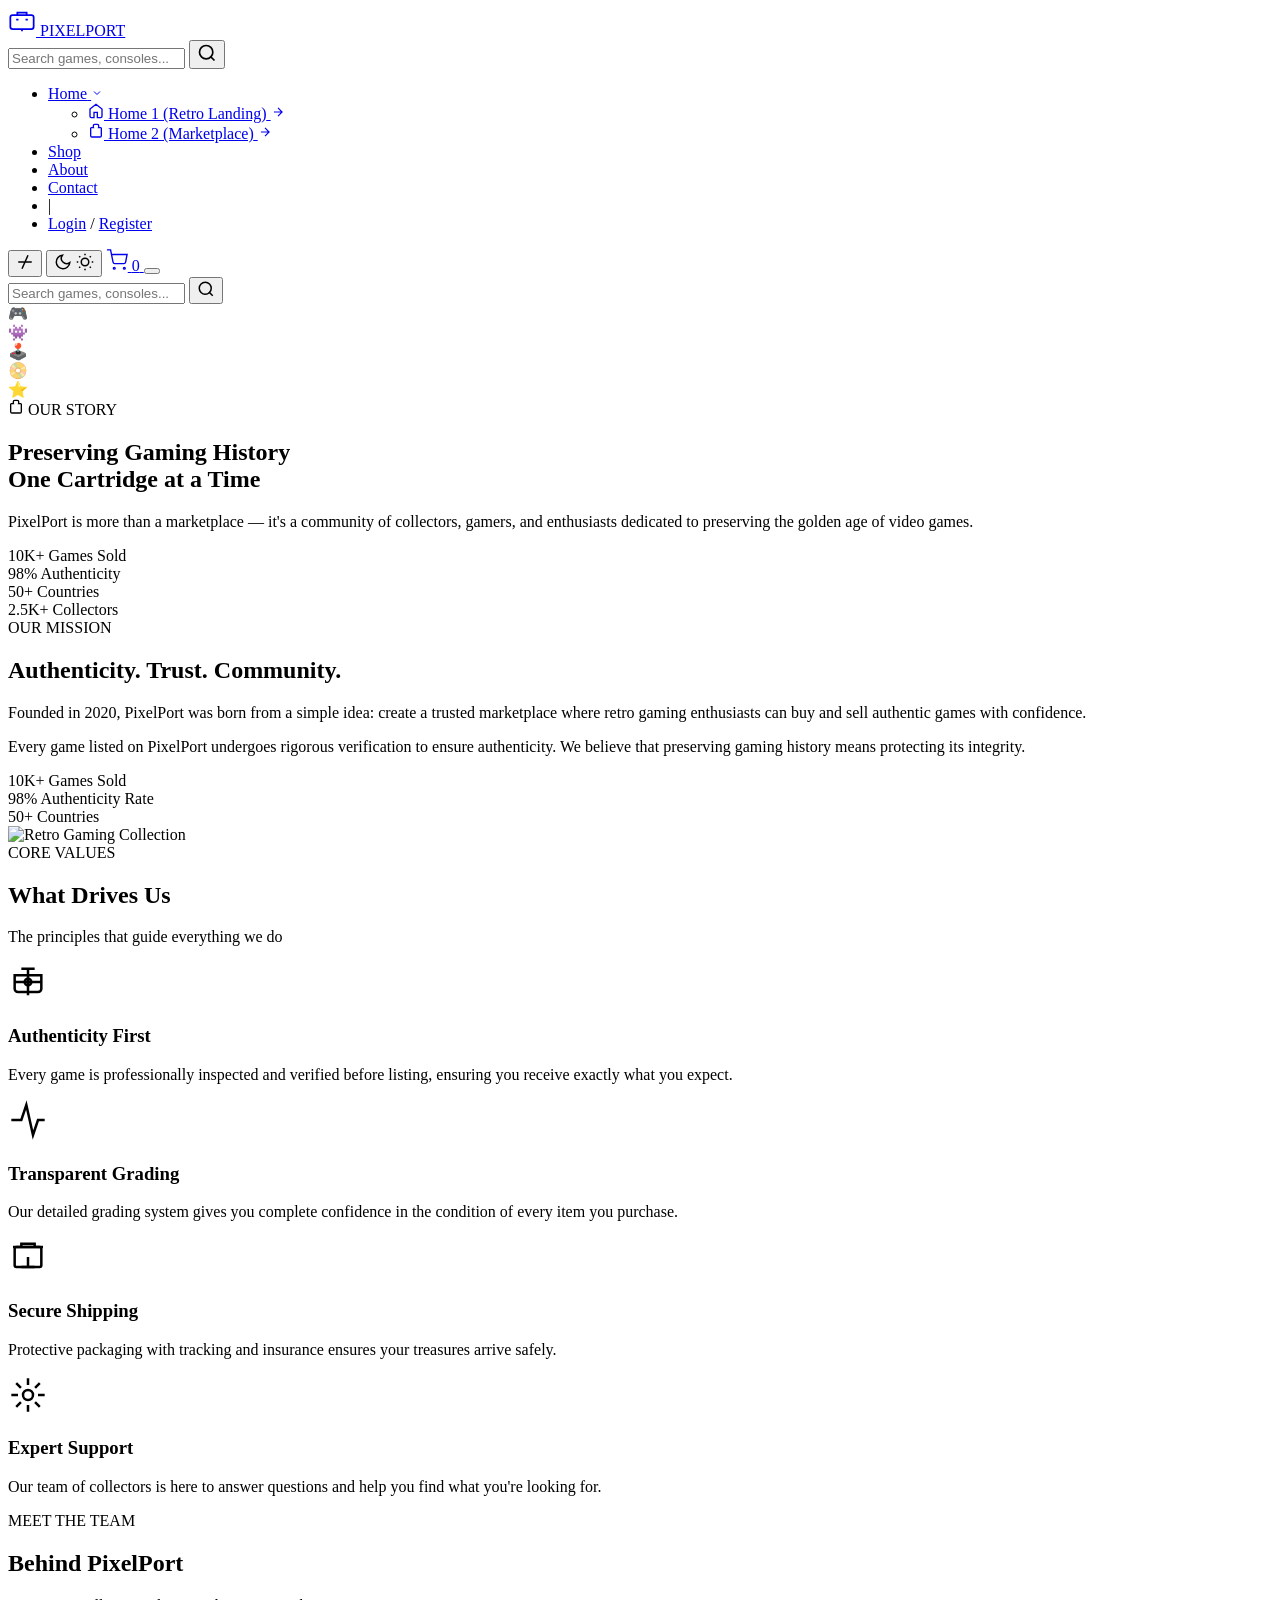
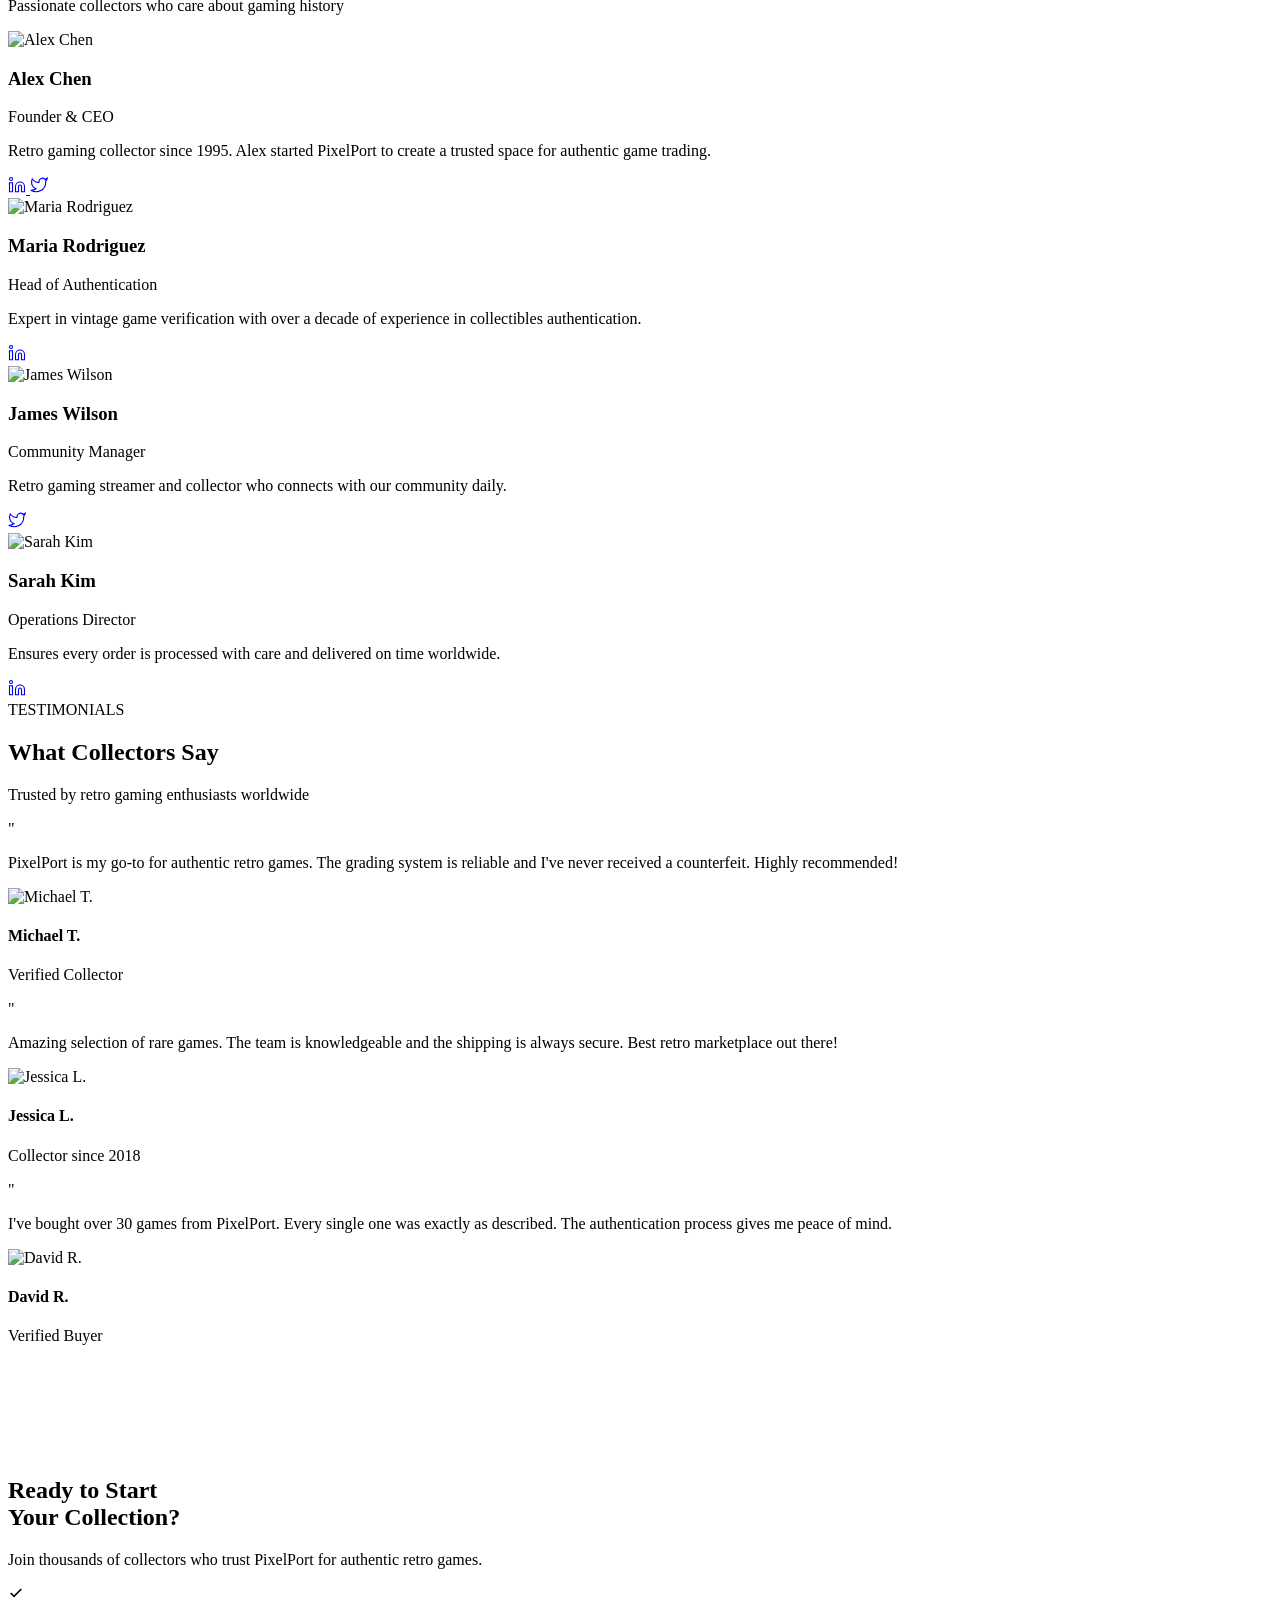
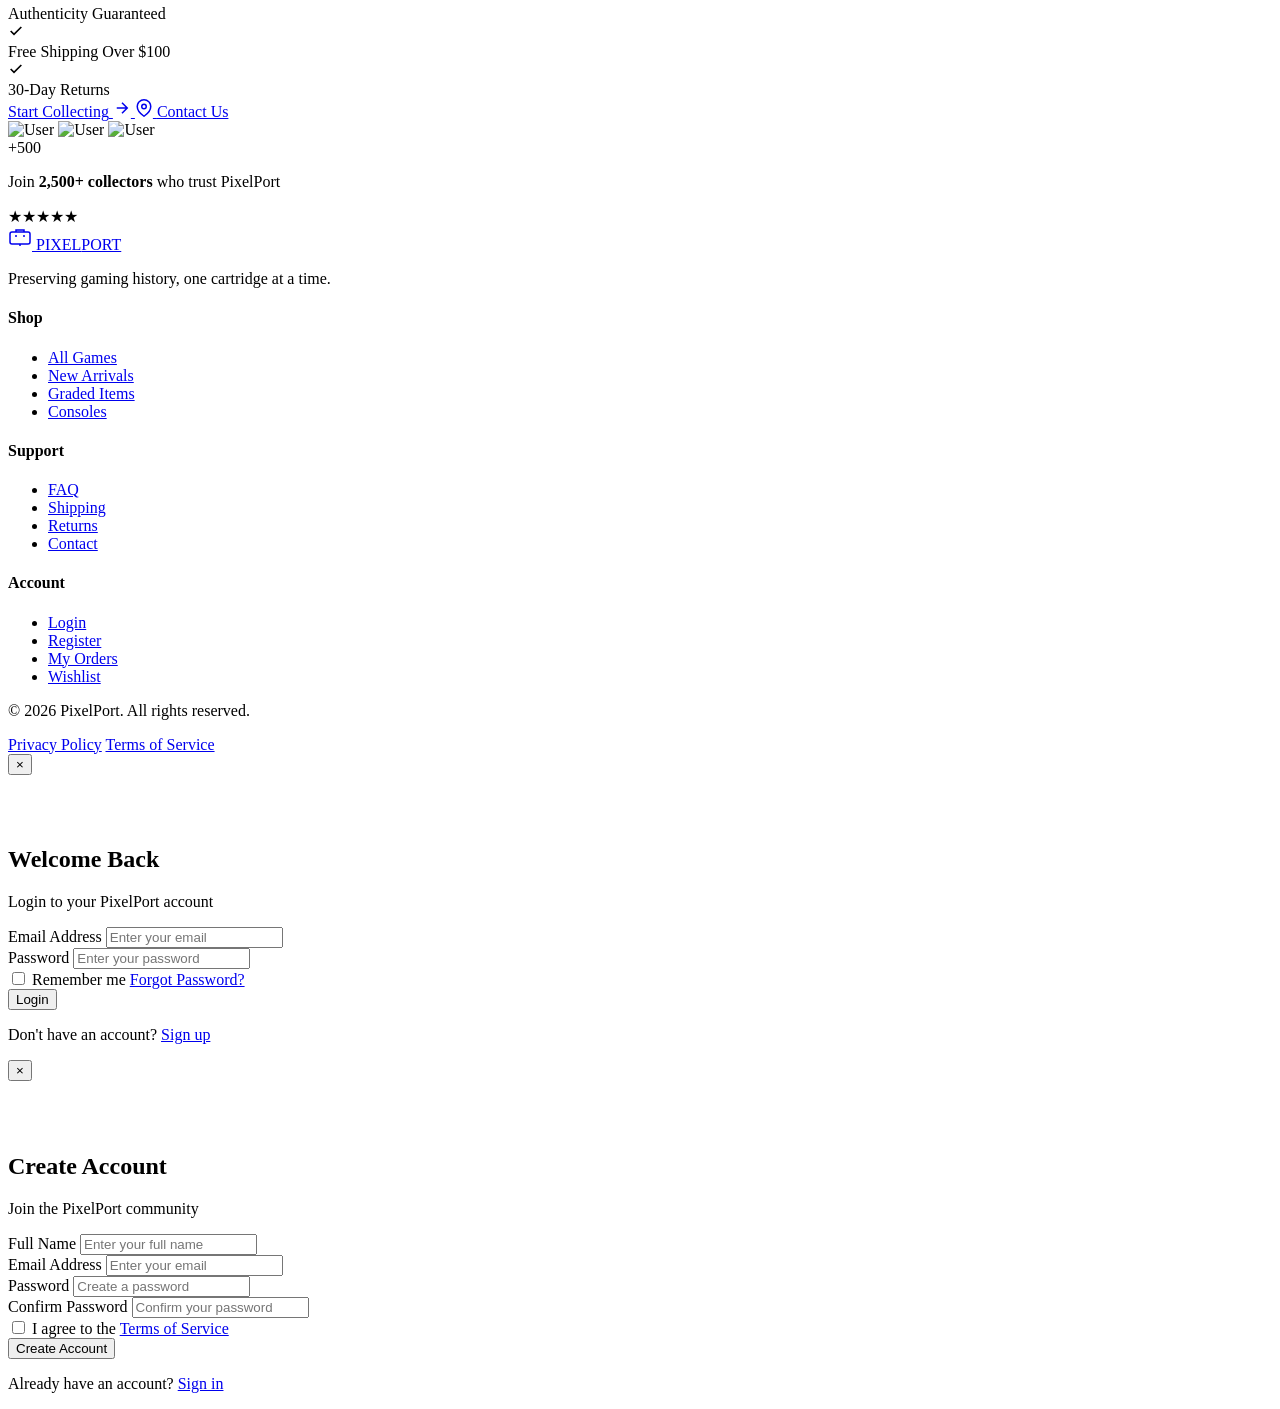
==== about.html @ 41dd9123 "html in retro" ====
<!DOCTYPE html>
<html lang="en" dir="ltr" id="htmlRoot">
<head>
    <meta charset="UTF-8">
    <meta name="viewport" content="width=device-width, initial-scale=1.0, viewport-fit=cover">
    <title>PixelPort | About Us - Retro Game Marketplace</title>
    <meta name="description" content="Learn about PixelPort, the premier marketplace for authentic retro video games, consoles, and collectibles. Our mission is preserving gaming history.">
    
    <!-- Fonts -->
    <link href="https://fonts.googleapis.com/css2?family=Inter:wght@300;400;500;600;700;800&family=Space+Mono:wght@400;700&display=swap" rel="stylesheet">
    
    <!-- CSS -->
    <link rel="stylesheet" href="assets/css/style.css">
    <link rel="stylesheet" href="assets/css/about.css">
    <link rel="stylesheet" href="assets/css/responsive.css">
</head>
<body>
    <!-- Header -->
    <header class="header">
        <div class="container">
            <nav class="navbar">
                <!-- Logo -->
                <a href="index.html" class="logo">
                    <div class="pixel-logo">
                        <svg width="28" height="28" viewBox="0 0 24 24" fill="none" stroke="currentColor" stroke-width="1.5">
                            <rect x="2" y="6" width="20" height="12" rx="2"/>
                            <path d="M8 6V4h8v2M12 18v2M7 10h2M15 10h2"/>
                        </svg>
                        <span class="logo-text">PIXEL<span>PORT</span></span>
                    </div>
                </a>

                <!-- Search Bar - Desktop Only -->
                <div class="search-bar desktop-only">
                    <input type="text" placeholder="Search games, consoles..." id="searchInput">
                    <button class="search-btn">
                        <svg width="20" height="20" viewBox="0 0 24 24" fill="none" stroke="currentColor" stroke-width="2">
                            <circle cx="11" cy="11" r="8"/>
                            <path d="M21 21L16 16"/>
                        </svg>
                    </button>
                </div>

                <!-- Navigation Menu -->
                <ul class="nav-menu" id="navMenu">
                    <li class="nav-item dropdown">
                        <a href="#" class="dropdown-trigger" id="homeDropdown">
                            <span class="nav-text">Home</span>
                            <svg class="dropdown-arrow" width="12" height="12" viewBox="0 0 24 24" fill="none" stroke="currentColor" stroke-width="2">
                                <polyline points="6 9 12 15 18 9"/>
                            </svg>
                        </a>
                        <ul class="dropdown-menu">
                            <li class="dropdown-item">
                                <a href="index.html" class="active">
                                    <svg width="16" height="16" viewBox="0 0 24 24" fill="none" stroke="currentColor" stroke-width="2">
                                        <path d="M3 9l9-7 9 7v11a2 2 0 0 1-2 2h-5v-8H9v8H5a2 2 0 0 1-2-2z"/>
                                    </svg>
                                    <span>Home 1 (Retro Landing)</span>
                                    <svg class="arrow-icon" width="14" height="14" viewBox="0 0 24 24" fill="none" stroke="currentColor" stroke-width="2">
                                        <path d="M5 12h14M12 5l7 7-7 7"/>
                                    </svg>
                                </a>
                            </li>
                            <li class="dropdown-item">
                                <a href="home2.html">
                                    <svg width="16" height="16" viewBox="0 0 24 24" fill="none" stroke="currentColor" stroke-width="2">
                                        <path d="M20 7h-4.18A3 3 0 0 0 16 5.18V4a2 2 0 0 0-2-2h-4a2 2 0 0 0-2 2v1.18A3 3 0 0 0 8.18 7H4"/>
                                        <path d="M4 7v12a2 2 0 0 0 2 2h12a2 2 0 0 0 2-2V7"/>
                                    </svg>
                                    <span>Home 2 (Marketplace)</span>
                                    <svg class="arrow-icon" width="14" height="14" viewBox="0 0 24 24" fill="none" stroke="currentColor" stroke-width="2">
                                        <path d="M5 12h14M12 5l7 7-7 7"/>
                                    </svg>
                                </a>
                            </li>
                        </ul>
                    </li>
                    <li><a href="shop.html">Shop</a></li>
                    <li><a href="about.html">About</a></li>
                    <li><a href="contact.html">Contact</a></li>
                    
                    <!-- Login & Register Links - Inside Navigation -->
                    <li class="nav-divider desktop-only">|</li>
                    <li class="nav-auth" id="authLinks">
                        <a href="#" class="auth-link" id="loginNavLink">Login</a>
                        <span class="auth-sep">/</span>
                        <a href="#" class="auth-link" id="registerNavLink">Register</a>
                    </li>
                    
                    <!-- User Menu (Hidden by default, shown after login) -->
                    <li class="nav-user" id="userMenu" style="display: none;">
                        <div class="user-menu-trigger" id="userMenuTrigger">
                            <span class="user-avatar-icon">
                                <svg width="16" height="16" viewBox="0 0 24 24" fill="none" stroke="currentColor" stroke-width="2">
                                    <path d="M20 21v-2a4 4 0 0 0-4-4H8a4 4 0 0 0-4 4v2"/>
                                    <circle cx="12" cy="7" r="4"/>
                                </svg>
                            </span>
                            <span class="user-name" id="userName">User</span>
                            <svg class="dropdown-arrow" width="10" height="10" viewBox="0 0 24 24" fill="none" stroke="currentColor" stroke-width="2">
                                <polyline points="6 9 12 15 18 9"/>
                            </svg>
                        </div>
                        <ul class="user-dropdown-menu" id="userDropdownMenu">
                            <li><a href="profile.html">My Profile</a></li>
                            <li><a href="orders.html">My Orders</a></li>
                            <li><a href="wishlist.html">Wishlist</a></li>
                            <li><hr class="dropdown-divider"></li>
                            <li><a href="#" id="logoutBtn">Logout</a></li>
                        </ul>
                    </li>
                </ul>

                <!-- Action Group (RTL + Theme + Cart + Hamburger) -->
                <div class="action-group">
                    <!-- RTL Toggle Button -->
                    <button class="action-btn rtl-toggle" id="rtlToggle" aria-label="Toggle RTL mode">
                        <svg width="18" height="18" viewBox="0 0 24 24" fill="none" stroke="currentColor" stroke-width="2">
                            <path d="M8 21L16 3M3 12h18"/>
                        </svg>
                    </button>

                    <!-- Theme Toggle Button -->
                    <button class="action-btn theme-toggle" id="themeToggle" aria-label="Toggle dark/light mode">
                        <svg class="theme-icon-dark" width="18" height="18" viewBox="0 0 24 24" fill="none" stroke="currentColor" stroke-width="2">
                            <path d="M21 12.79A9 9 0 1 1 11.21 3 7 7 0 0 0 21 12.79z"/>
                        </svg>
                        <svg class="theme-icon-light" width="18" height="18" viewBox="0 0 24 24" fill="none" stroke="currentColor" stroke-width="2">
                            <circle cx="12" cy="12" r="5"/>
                            <path d="M12 1v2M12 21v2M4.22 4.22l1.42 1.42M18.36 18.36l1.42 1.42M1 12h2M21 12h2M4.22 19.78l1.42-1.42M18.36 5.64l1.42-1.42"/>
                        </svg>
                    </button>

                    <!-- Cart Icon -->
                    <a href="cart.html" class="cart-icon">
                        <svg width="22" height="22" viewBox="0 0 24 24" fill="none" stroke="currentColor" stroke-width="1.5">
                            <circle cx="9" cy="21" r="1"/>
                            <circle cx="20" cy="21" r="1"/>
                            <path d="M1 1h4l2.68 13.39a2 2 0 0 0 2 1.61h9.72a2 2 0 0 0 2-1.61L23 6H6"/>
                        </svg>
                        <span class="cart-count">0</span>
                    </a>

                    <!-- Hamburger Menu Button -->
                    <button class="hamburger" id="hamburger" aria-label="Toggle menu">
                        <span class="hamburger-line"></span>
                        <span class="hamburger-line"></span>
                        <span class="hamburger-line"></span>
                    </button>
                </div>
            </nav>
        </div>
    </header>

    <!-- Mobile Search Bar -->
    <div class="mobile-search mobile-only">
        <div class="container">
            <div class="mobile-search-wrapper">
                <input type="text" placeholder="Search games, consoles..." id="mobileSearchInput">
                <button class="mobile-search-btn">
                    <svg width="18" height="18" viewBox="0 0 24 24" fill="none" stroke="currentColor" stroke-width="2">
                        <circle cx="11" cy="11" r="8"/>
                        <path d="M21 21L16 16"/>
                    </svg>
                </button>
            </div>
        </div>
    </div>

    <!-- About Hero Section -->
<!-- About Hero Section - Unique Premium Design -->
<section class="about-hero">
    <div class="about-hero-bg"></div>
    <div class="about-hero-overlay"></div>
    
    <!-- Floating Game Characters -->
    <div class="floating-character floating-character-1">🎮</div>
    <div class="floating-character floating-character-2">👾</div>
    <div class="floating-character floating-character-3">🕹️</div>
    <div class="floating-character floating-character-4">📀</div>
    <div class="floating-character floating-character-5">⭐</div>
    
    <!-- Glowing Orbs -->
    <div class="glow-orb glow-orb-1"></div>
    <div class="glow-orb glow-orb-2"></div>
    <div class="glow-orb glow-orb-3"></div>
    
    <div class="container">
        <div class="about-hero-content">
            <div class="about-badge">
                <svg width="16" height="16" viewBox="0 0 24 24" fill="none" stroke="currentColor" stroke-width="2">
                    <path d="M20 7h-4.18A3 3 0 0 0 16 5.18V4a2 2 0 0 0-2-2h-4a2 2 0 0 0-2 2v1.18A3 3 0 0 0 8.18 7H4"/>
                    <path d="M4 7v12a2 2 0 0 0 2 2h12a2 2 0 0 0 2-2V7"/>
                </svg>
                <span>OUR STORY</span>
            </div>
            <h1>Preserving Gaming History<br>One Cartridge at a Time</h1>
            <p>PixelPort is more than a marketplace — it's a community of collectors, gamers, and enthusiasts dedicated to preserving the golden age of video games.</p>
            <div class="hero-stats">
                <div class="hero-stat">
                    <span class="stat-number">10K+</span>
                    <span class="stat-label">Games Sold</span>
                </div>
                <div class="hero-stat">
                    <span class="stat-number">98%</span>
                    <span class="stat-label">Authenticity</span>
                </div>
                <div class="hero-stat">
                    <span class="stat-number">50+</span>
                    <span class="stat-label">Countries</span>
                </div>
                <div class="hero-stat">
                    <span class="stat-number">2.5K+</span>
                    <span class="stat-label">Collectors</span>
                </div>
            </div>
        </div>
    </div>
    
    <div class="about-hero-decoration"></div>
</section>

    <!-- Mission Section -->
    <section class="mission-section">
        <div class="container">
            <div class="mission-grid">
                <div class="mission-content">
                    <span class="section-tag">OUR MISSION</span>
                    <h2>Authenticity. Trust. Community.</h2>
                    <p>Founded in 2020, PixelPort was born from a simple idea: create a trusted marketplace where retro gaming enthusiasts can buy and sell authentic games with confidence.</p>
                    <p>Every game listed on PixelPort undergoes rigorous verification to ensure authenticity. We believe that preserving gaming history means protecting its integrity.</p>
                    <div class="mission-stats">
                        <div class="mission-stat">
                            <span class="stat-number">10K+</span>
                            <span class="stat-label">Games Sold</span>
                        </div>
                        <div class="mission-stat">
                            <span class="stat-number">98%</span>
                            <span class="stat-label">Authenticity Rate</span>
                        </div>
                        <div class="mission-stat">
                            <span class="stat-number">50+</span>
                            <span class="stat-label">Countries</span>
                        </div>
                    </div>
                </div>
                <div class="mission-image">
                    <img src="https://images.unsplash.com/photo-1550745165-9bc0b252726f?w=600&h=500&fit=crop" alt="Retro Gaming Collection">
                </div>
            </div>
        </div>
    </section>

    <!-- Values Section -->
    <section class="values-section">
        <div class="container">
            <div class="section-header">
                <span class="section-tag">CORE VALUES</span>
                <h2 class="section-title">What Drives Us</h2>
                <p class="section-description">The principles that guide everything we do</p>
            </div>
            
            <div class="values-grid">
                <div class="value-card">
                    <div class="value-icon">
                        <svg width="40" height="40" viewBox="0 0 24 24" fill="none" stroke="currentColor" stroke-width="1.5">
                            <path d="M20 12V8H4v4M12 4v16M8 4h8M4 12h16M4 12v4a2 2 0 0 0 2 2h12a2 2 0 0 0 2-2v-4"/>
                            <circle cx="12" cy="12" r="2"/>
                        </svg>
                    </div>
                    <h3>Authenticity First</h3>
                    <p>Every game is professionally inspected and verified before listing, ensuring you receive exactly what you expect.</p>
                </div>
                
                <div class="value-card">
                    <div class="value-icon">
                        <svg width="40" height="40" viewBox="0 0 24 24" fill="none" stroke="currentColor" stroke-width="1.5">
                            <path d="M22 12h-4l-3 9-4-18-3 9H2"/>
                        </svg>
                    </div>
                    <h3>Transparent Grading</h3>
                    <p>Our detailed grading system gives you complete confidence in the condition of every item you purchase.</p>
                </div>
                
                <div class="value-card">
                    <div class="value-icon">
                        <svg width="40" height="40" viewBox="0 0 24 24" fill="none" stroke="currentColor" stroke-width="1.5">
                            <path d="M3 6h18M8 6V4h8v2M12 12v6M8 18h8"/>
                            <rect x="4" y="6" width="16" height="12" rx="1"/>
                        </svg>
                    </div>
                    <h3>Secure Shipping</h3>
                    <p>Protective packaging with tracking and insurance ensures your treasures arrive safely.</p>
                </div>
                
                <div class="value-card">
                    <div class="value-icon">
                        <svg width="40" height="40" viewBox="0 0 24 24" fill="none" stroke="currentColor" stroke-width="1.5">
                            <path d="M12 2v4M12 18v4M4.93 4.93l2.83 2.83M16.24 16.24l2.83 2.83M2 12h4M18 12h4M4.93 19.07l2.83-2.83M16.24 7.76l2.83-2.83"/>
                            <circle cx="12" cy="12" r="3"/>
                        </svg>
                    </div>
                    <h3>Expert Support</h3>
                    <p>Our team of collectors is here to answer questions and help you find what you're looking for.</p>
                </div>
            </div>
        </div>
    </section>

    <!-- Team Section -->
    <section class="team-section">
        <div class="container">
            <div class="section-header">
                <span class="section-tag">MEET THE TEAM</span>
                <h2 class="section-title">Behind PixelPort</h2>
                <p class="section-description">Passionate collectors who care about gaming history</p>
            </div>
            
            <div class="team-grid">
                <div class="team-card">
                    <div class="team-image">
                        <img src="https://images.unsplash.com/photo-1472099645785-5658abf4ff4e?w=300&h=300&fit=crop" alt="Alex Chen">
                    </div>
                    <div class="team-info">
                        <h3>Alex Chen</h3>
                        <p class="team-title">Founder & CEO</p>
                        <p class="team-bio">Retro gaming collector since 1995. Alex started PixelPort to create a trusted space for authentic game trading.</p>
                        <div class="team-social">
                            <a href="#" aria-label="LinkedIn">
                                <svg width="18" height="18" viewBox="0 0 24 24" fill="none" stroke="currentColor" stroke-width="1.5">
                                    <path d="M16 8a6 6 0 0 1 6 6v7h-4v-7a2 2 0 0 0-2-2 2 2 0 0 0-2 2v7h-4v-7a6 6 0 0 1 6-6zM2 9h4v12H2z"/>
                                    <circle cx="4" cy="4" r="2"/>
                                </svg>
                            </a>
                            <a href="#" aria-label="Twitter">
                                <svg width="18" height="18" viewBox="0 0 24 24" fill="none" stroke="currentColor" stroke-width="1.5">
                                    <path d="M23 3a10.9 10.9 0 0 1-3.14 1.53 4.48 4.48 0 0 0-7.86 3v1A10.66 10.66 0 0 1 3 4s-4 9 5 13a11.64 11.64 0 0 1-7 2c9 5 20 0 20-11.5a4.5 4.5 0 0 0-.08-.83A7.72 7.72 0 0 0 23 3z"/>
                                </svg>
                            </a>
                        </div>
                    </div>
                </div>
                
                <div class="team-card">
                    <div class="team-image">
                        <img src="https://images.unsplash.com/photo-1438761681033-6461ffad8d80?w=300&h=300&fit=crop" alt="Maria Rodriguez">
                    </div>
                    <div class="team-info">
                        <h3>Maria Rodriguez</h3>
                        <p class="team-title">Head of Authentication</p>
                        <p class="team-bio">Expert in vintage game verification with over a decade of experience in collectibles authentication.</p>
                        <div class="team-social">
                            <a href="#" aria-label="LinkedIn">
                                <svg width="18" height="18" viewBox="0 0 24 24" fill="none" stroke="currentColor" stroke-width="1.5">
                                    <path d="M16 8a6 6 0 0 1 6 6v7h-4v-7a2 2 0 0 0-2-2 2 2 0 0 0-2 2v7h-4v-7a6 6 0 0 1 6-6zM2 9h4v12H2z"/>
                                    <circle cx="4" cy="4" r="2"/>
                                </svg>
                            </a>
                        </div>
                    </div>
                </div>
                
                <div class="team-card">
                    <div class="team-image">
                        <img src="https://images.unsplash.com/photo-1500648767791-00dcc994a43e?w=300&h=300&fit=crop" alt="James Wilson">
                    </div>
                    <div class="team-info">
                        <h3>James Wilson</h3>
                        <p class="team-title">Community Manager</p>
                        <p class="team-bio">Retro gaming streamer and collector who connects with our community daily.</p>
                        <div class="team-social">
                            <a href="#" aria-label="Twitter">
                                <svg width="18" height="18" viewBox="0 0 24 24" fill="none" stroke="currentColor" stroke-width="1.5">
                                    <path d="M23 3a10.9 10.9 0 0 1-3.14 1.53 4.48 4.48 0 0 0-7.86 3v1A10.66 10.66 0 0 1 3 4s-4 9 5 13a11.64 11.64 0 0 1-7 2c9 5 20 0 20-11.5a4.5 4.5 0 0 0-.08-.83A7.72 7.72 0 0 0 23 3z"/>
                                </svg>
                            </a>
                        </div>
                    </div>
                </div>
                
                <div class="team-card">
                    <div class="team-image">
                        <img src="https://images.unsplash.com/photo-1534528741775-53994a69daeb?w=300&h=300&fit=crop" alt="Sarah Kim">
                    </div>
                    <div class="team-info">
                        <h3>Sarah Kim</h3>
                        <p class="team-title">Operations Director</p>
                        <p class="team-bio">Ensures every order is processed with care and delivered on time worldwide.</p>
                        <div class="team-social">
                            <a href="#" aria-label="LinkedIn">
                                <svg width="18" height="18" viewBox="0 0 24 24" fill="none" stroke="currentColor" stroke-width="1.5">
                                    <path d="M16 8a6 6 0 0 1 6 6v7h-4v-7a2 2 0 0 0-2-2 2 2 0 0 0-2 2v7h-4v-7a6 6 0 0 1 6-6zM2 9h4v12H2z"/>
                                    <circle cx="4" cy="4" r="2"/>
                                </svg>
                            </a>
                        </div>
                    </div>
                </div>
            </div>
        </div>
    </section>

    <!-- Testimonials Section -->
    <section class="about-testimonials">
        <div class="container">
            <div class="section-header">
                <span class="section-tag">TESTIMONIALS</span>
                <h2 class="section-title">What Collectors Say</h2>
                <p class="section-description">Trusted by retro gaming enthusiasts worldwide</p>
            </div>
            
            <div class="testimonials-grid">
                <div class="testimonial-card">
                    <div class="testimonial-quote">"</div>
                    <p class="testimonial-text">PixelPort is my go-to for authentic retro games. The grading system is reliable and I've never received a counterfeit. Highly recommended!</p>
                    <div class="testimonial-author">
                        <div class="author-avatar">
                            <img src="https://images.unsplash.com/photo-1507003211169-0a1dd7228f2d?w=60&h=60&fit=crop" alt="Michael T.">
                        </div>
                        <div class="author-info">
                            <h4>Michael T.</h4>
                            <p>Verified Collector</p>
                        </div>
                    </div>
                </div>
                
                <div class="testimonial-card">
                    <div class="testimonial-quote">"</div>
                    <p class="testimonial-text">Amazing selection of rare games. The team is knowledgeable and the shipping is always secure. Best retro marketplace out there!</p>
                    <div class="testimonial-author">
                        <div class="author-avatar">
                            <img src="https://images.unsplash.com/photo-1494790108377-be9c29b29330?w=60&h=60&fit=crop" alt="Jessica L.">
                        </div>
                        <div class="author-info">
                            <h4>Jessica L.</h4>
                            <p>Collector since 2018</p>
                        </div>
                    </div>
                </div>
                
                <div class="testimonial-card">
                    <div class="testimonial-quote">"</div>
                    <p class="testimonial-text">I've bought over 30 games from PixelPort. Every single one was exactly as described. The authentication process gives me peace of mind.</p>
                    <div class="testimonial-author">
                        <div class="author-avatar">
                            <img src="https://images.unsplash.com/photo-1506794778202-cad84cf45f1d?w=60&h=60&fit=crop" alt="David R.">
                        </div>
                        <div class="author-info">
                            <h4>David R.</h4>
                            <p>Verified Buyer</p>
                        </div>
                    </div>
                </div>
            </div>
        </div>
    </section>

<!-- CTA Section - Unique Modern Design -->
<section class="about-cta">
    <div class="cta-particles"></div>
    <div class="container">
        <div class="cta-card">
            <div class="cta-glow"></div>
            <div class="cta-content">
                <div class="cta-icon-stack">
                    <div class="icon-ring">
                        <svg width="32" height="32" viewBox="0 0 24 24" fill="none" stroke="white" stroke-width="1.5">
                            <path d="M12 2v4M12 18v4M4.93 4.93l2.83 2.83M16.24 16.24l2.83 2.83M2 12h4M18 12h4M4.93 19.07l2.83-2.83M16.24 7.76l2.83-2.83"/>
                            <circle cx="12" cy="12" r="3"/>
                        </svg>
                    </div>
                    <div class="icon-ring icon-ring-2">
                        <svg width="28" height="28" viewBox="0 0 24 24" fill="none" stroke="white" stroke-width="1.5">
                            <path d="M20 21v-2a4 4 0 0 0-4-4H8a4 4 0 0 0-4 4v2"/>
                            <circle cx="12" cy="7" r="4"/>
                        </svg>
                    </div>
                    <div class="icon-ring icon-ring-3">
                        <svg width="24" height="24" viewBox="0 0 24 24" fill="none" stroke="white" stroke-width="1.5">
                            <rect x="2" y="4" width="20" height="16" rx="2"/>
                            <path d="M8 8h8M8 12h4"/>
                        </svg>
                    </div>
                </div>
                
                <h2>Ready to Start<br>Your Collection?</h2>
                <p>Join thousands of collectors who trust PixelPort for authentic retro games.</p>
                
                <div class="cta-features">
                    <div class="cta-feature">
                        <div class="feature-check">
                            <svg width="16" height="16" viewBox="0 0 24 24" fill="none" stroke="currentColor" stroke-width="2.5">
                                <polyline points="20 6 9 17 4 12"/>
                            </svg>
                        </div>
                        <span>Authenticity Guaranteed</span>
                    </div>
                    <div class="cta-feature">
                        <div class="feature-check">
                            <svg width="16" height="16" viewBox="0 0 24 24" fill="none" stroke="currentColor" stroke-width="2.5">
                                <polyline points="20 6 9 17 4 12"/>
                            </svg>
                        </div>
                        <span>Free Shipping Over $100</span>
                    </div>
                    <div class="cta-feature">
                        <div class="feature-check">
                            <svg width="16" height="16" viewBox="0 0 24 24" fill="none" stroke="currentColor" stroke-width="2.5">
                                <polyline points="20 6 9 17 4 12"/>
                            </svg>
                        </div>
                        <span>30-Day Returns</span>
                    </div>
                </div>
                
                <div class="cta-buttons">
                    <a href="shop.html" class="cta-btn-primary">
                        <span>Start Collecting</span>
                        <svg width="18" height="18" viewBox="0 0 24 24" fill="none" stroke="currentColor" stroke-width="2">
                            <path d="M5 12h14M12 5l7 7-7 7"/>
                        </svg>
                    </a>
                    <a href="contact.html" class="cta-btn-secondary">
                        <svg width="18" height="18" viewBox="0 0 24 24" fill="none" stroke="currentColor" stroke-width="2">
                            <path d="M21 10c0 7-9 13-9 13s-9-6-9-13a9 9 0 0 1 18 0z"/>
                            <circle cx="12" cy="10" r="3"/>
                        </svg>
                        <span>Contact Us</span>
                    </a>
                </div>
                
                <div class="cta-testimonial">
                    <div class="testimonial-avatars">
                        <img src="https://images.unsplash.com/photo-1507003211169-0a1dd7228f2d?w=40&h=40&fit=crop" alt="User">
                        <img src="https://images.unsplash.com/photo-1494790108377-be9c29b29330?w=40&h=40&fit=crop" alt="User">
                        <img src="https://images.unsplash.com/photo-1500648767791-00dcc994a43e?w=40&h=40&fit=crop" alt="User">
                        <div class="avatar-count">+500</div>
                    </div>
                    <div class="testimonial-text">
                        <p>Join <strong>2,500+ collectors</strong> who trust PixelPort</p>
                        <div class="stars">★★★★★</div>
                    </div>
                </div>
            </div>
        </div>
    </div>
</section>

<!-- Footer -->
<footer class="footer">
    <div class="container">
        <div class="footer-grid">
            <div class="footer-brand">
                <a href="index.html" class="footer-logo-link">
                    <div class="footer-logo">
                        <svg width="24" height="24" viewBox="0 0 24 24" fill="none" stroke="currentColor" stroke-width="1.5">
                            <rect x="2" y="6" width="20" height="12" rx="2"/>
                            <path d="M8 6V4h8v2M12 18v2M7 10h2M15 10h2"/>
                        </svg>
                        PIXEL<span>PORT</span>
                    </div>
                </a>
                <p>Preserving gaming history, one cartridge at a time.</p>
            </div>
            <div class="footer-links">
                <h4>Shop</h4>
                <ul>
                    <li><a href="shop.html">All Games</a></li>
                    <li><a href="#">New Arrivals</a></li>
                    <li><a href="#">Graded Items</a></li>
                    <li><a href="#">Consoles</a></li>
                </ul>
            </div>
            <div class="footer-links">
                <h4>Support</h4>
                <ul>
                    <li><a href="#">FAQ</a></li>
                    <li><a href="#">Shipping</a></li>
                    <li><a href="#">Returns</a></li>
                    <li><a href="contact.html">Contact</a></li>
                </ul>
            </div>
            <div class="footer-links">
                <h4>Account</h4>
                <ul>
                    <li><a href="#" id="footerLoginLink">Login</a></li>
                    <li><a href="#" id="footerRegisterLink">Register</a></li>
                    <li><a href="#">My Orders</a></li>
                    <li><a href="#">Wishlist</a></li>
                </ul>
            </div>
        </div>
        <div class="footer-bottom">
            <p>© 2026 PixelPort. All rights reserved.</p>
            <div class="footer-legal">
                <a href="#">Privacy Policy</a>
                <a href="#">Terms of Service</a>
            </div>
        </div>
    </div>
</footer>

    <!-- Login Modal -->
    <div class="modal" id="loginModal">
        <div class="modal-overlay"></div>
        <div class="modal-container">
            <button class="modal-close" id="closeLoginModal">&times;</button>
            <div class="modal-header">
                <svg width="48" height="48" viewBox="0 0 24 24" fill="none" stroke="var(--primary)" stroke-width="1.5">
                    <path d="M15 3h4a2 2 0 0 1 2 2v14a2 2 0 0 1-2 2h-4M10 17l5-5-5-5M15 12H3"/>
                </svg>
                <h2>Welcome Back</h2>
                <p>Login to your PixelPort account</p>
            </div>
            <form class="modal-form" id="loginForm">
                <div class="form-group">
                    <label>Email Address</label>
                    <input type="email" placeholder="Enter your email" required>
                </div>
                <div class="form-group">
                    <label>Password</label>
                    <input type="password" placeholder="Enter your password" required>
                </div>
                <div class="form-options">
                    <label class="checkbox"><input type="checkbox"> Remember me</label>
                    <a href="#" class="forgot-link">Forgot Password?</a>
                </div>
                <button type="submit" class="btn-primary btn-full">Login</button>
                <p class="form-footer">Don't have an account? <a href="#" id="switchToRegister">Sign up</a></p>
            </form>
        </div>
    </div>

    <!-- Register Modal -->
    <div class="modal" id="registerModal">
        <div class="modal-overlay"></div>
        <div class="modal-container">
            <button class="modal-close" id="closeRegisterModal">&times;</button>
            <div class="modal-header">
                <svg width="48" height="48" viewBox="0 0 24 24" fill="none" stroke="var(--primary)" stroke-width="1.5">
                    <path d="M20 21v-2a4 4 0 0 0-4-4H8a4 4 0 0 0-4 4v2"/>
                    <circle cx="12" cy="7" r="4"/>
                    <path d="M17 3l4 4-4 4M21 7h-8"/>
                </svg>
                <h2>Create Account</h2>
                <p>Join the PixelPort community</p>
            </div>
            <form class="modal-form" id="registerForm">
                <div class="form-group">
                    <label>Full Name</label>
                    <input type="text" placeholder="Enter your full name" required>
                </div>
                <div class="form-group">
                    <label>Email Address</label>
                    <input type="email" placeholder="Enter your email" required>
                </div>
                <div class="form-group">
                    <label>Password</label>
                    <input type="password" placeholder="Create a password" required>
                </div>
                <div class="form-group">
                    <label>Confirm Password</label>
                    <input type="password" placeholder="Confirm your password" required>
                </div>
                <div class="form-options">
                    <label class="checkbox"><input type="checkbox" required> I agree to the <a href="#">Terms of Service</a></label>
                </div>
                <button type="submit" class="btn-primary btn-full">Create Account</button>
                <p class="form-footer">Already have an account? <a href="#" id="switchToLogin">Sign in</a></p>
            </form>
        </div>
    </div>

    <script src="assets/js/main.js"></script>
    <script src="assets/js/cart.js"></script>
    <script src="assets/js/auth.js"></script>
</body>
</html>
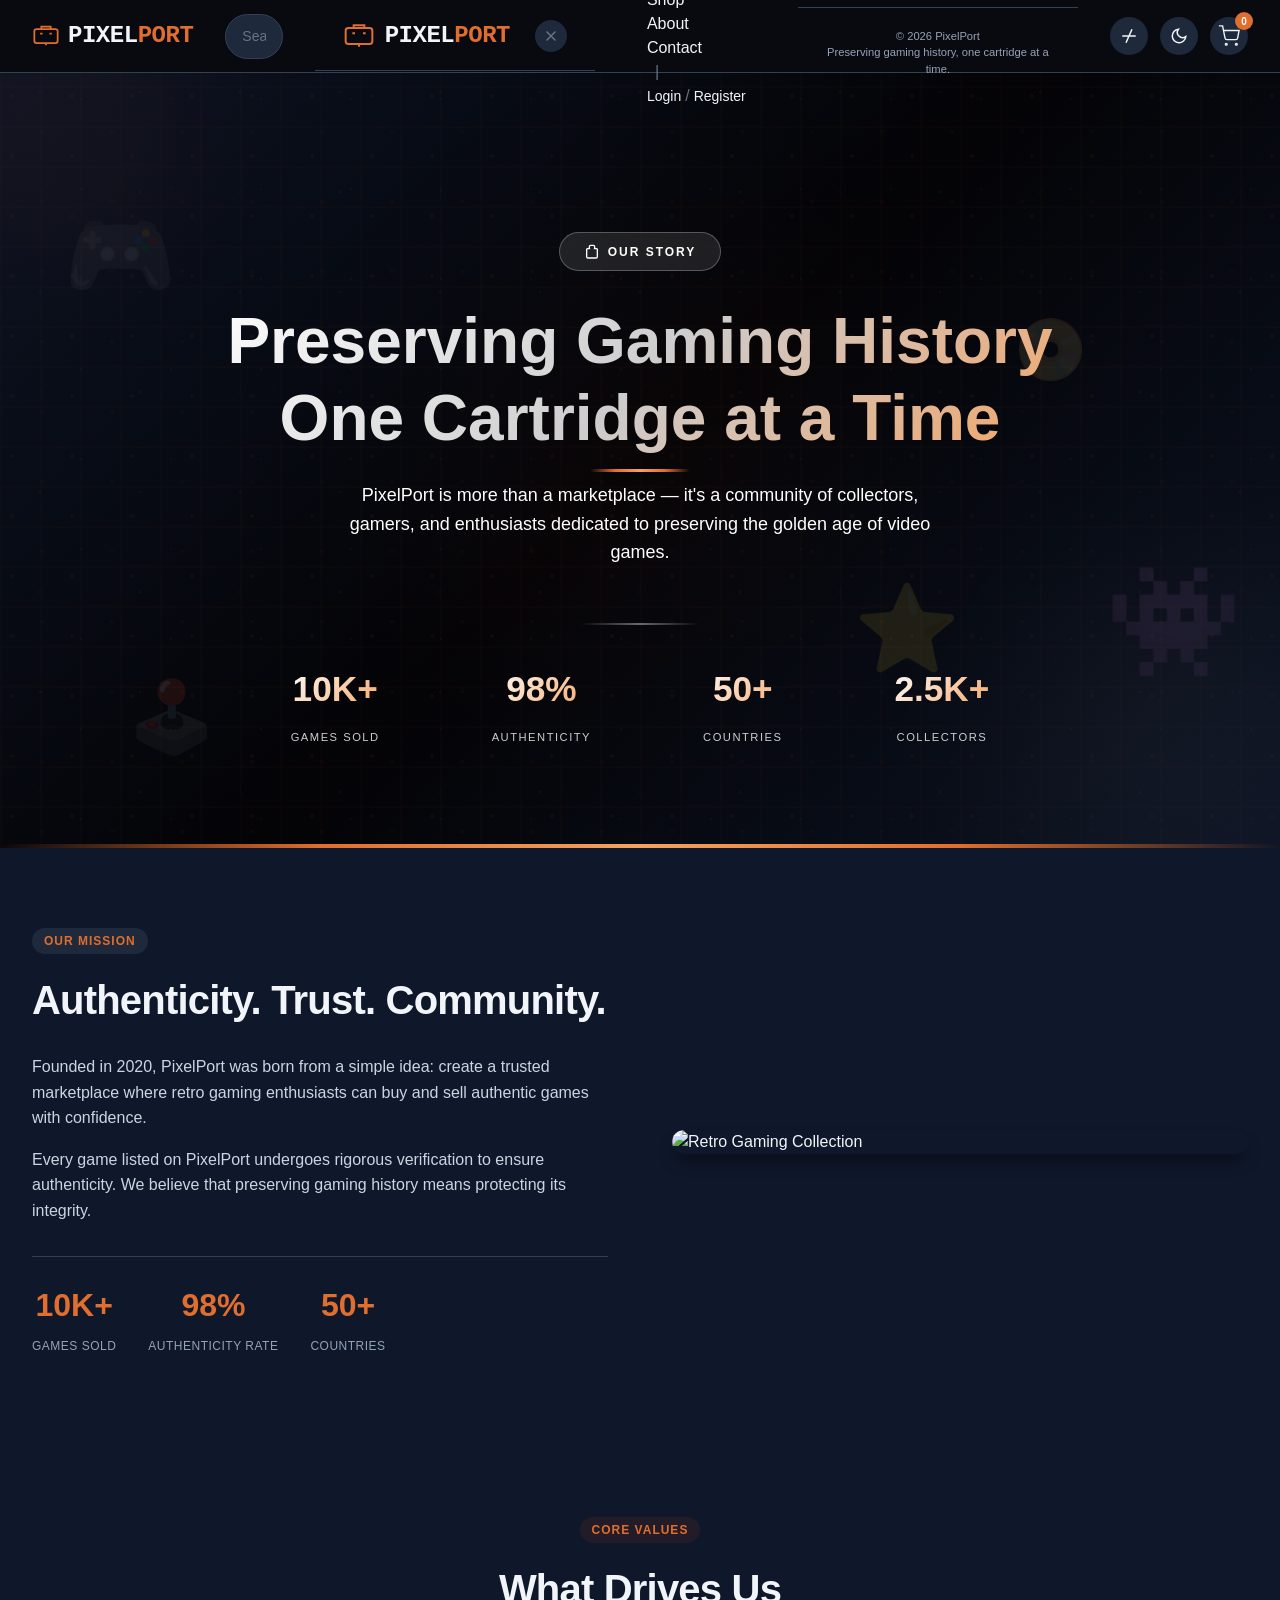
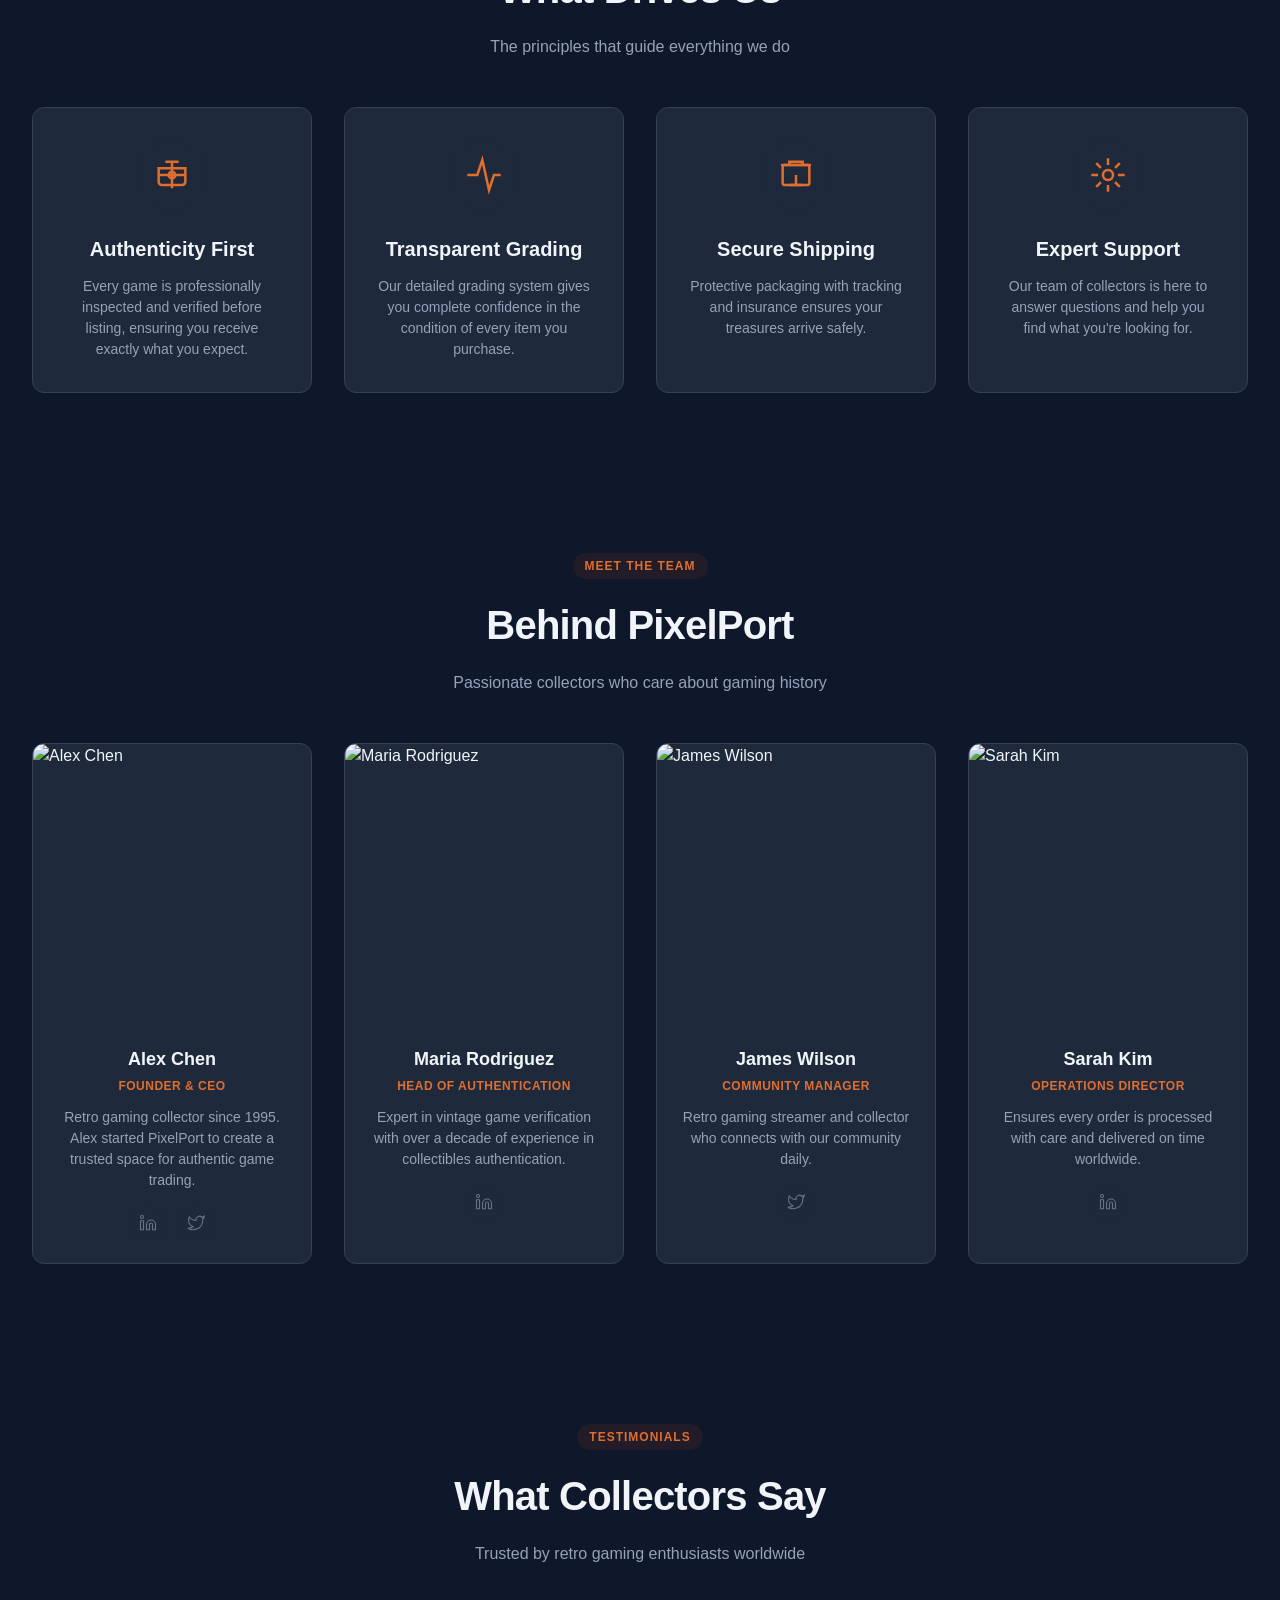
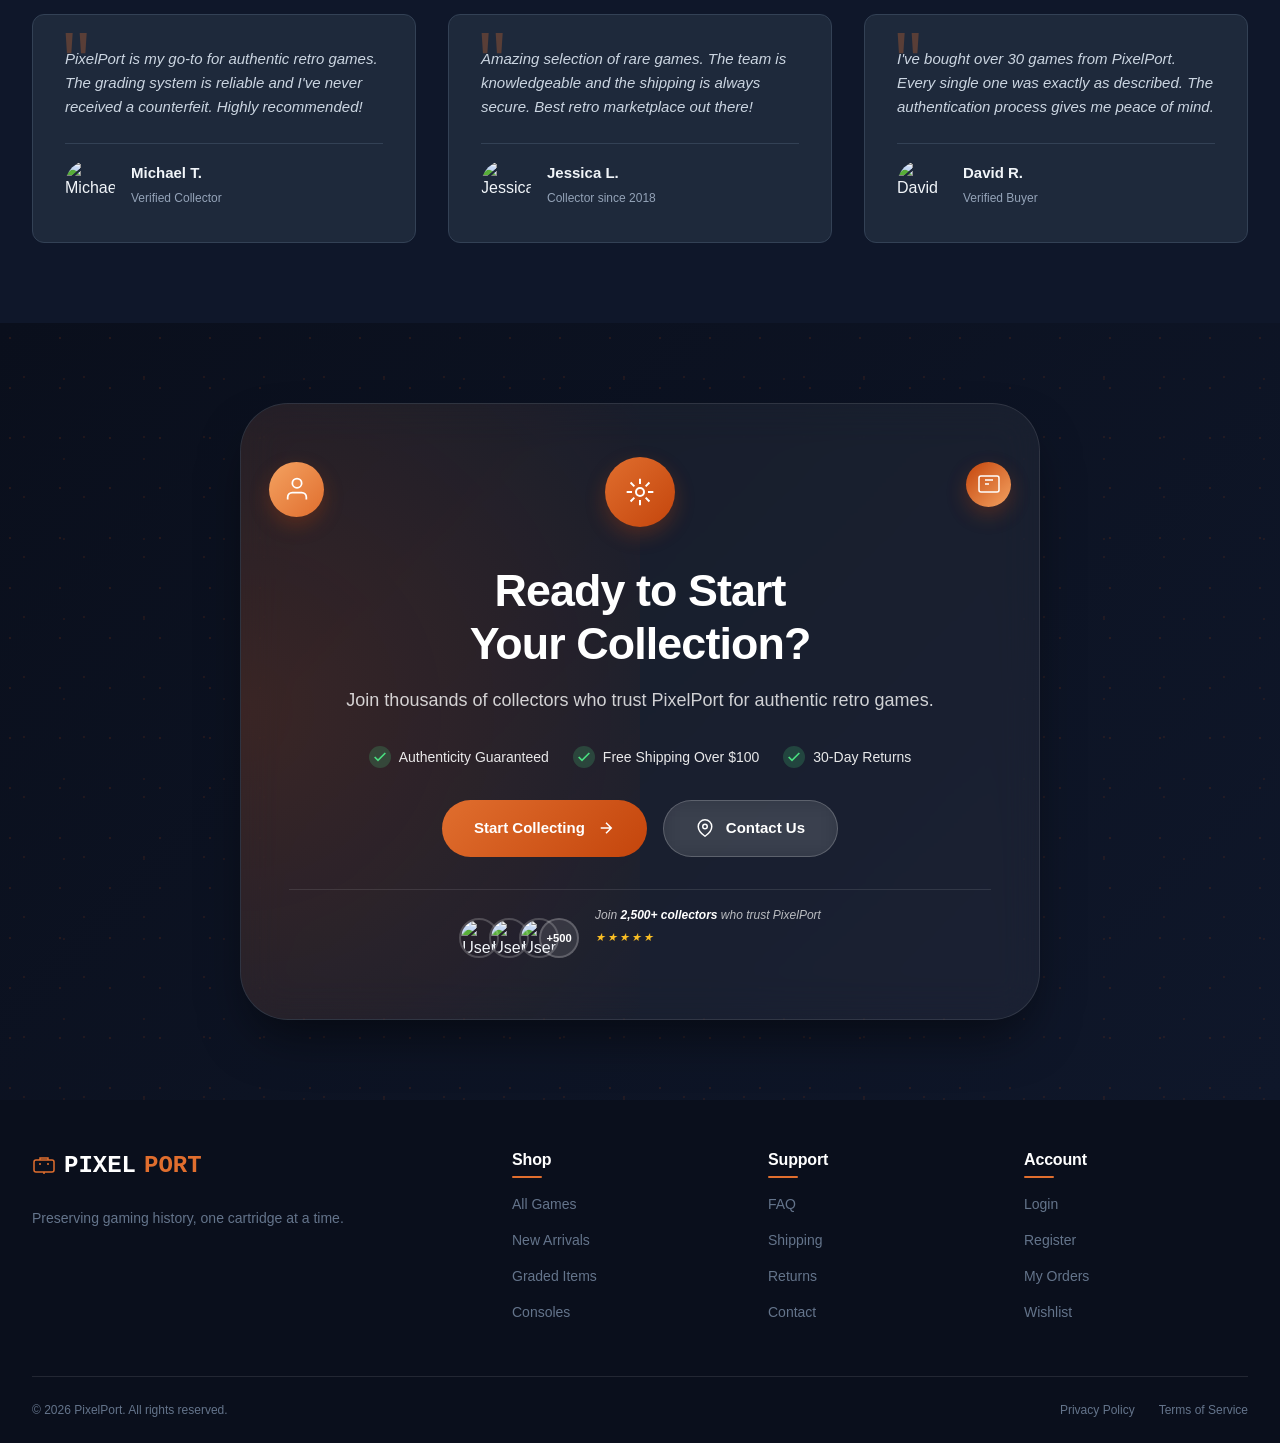
==== commit db154a9f: "Update about.html" ====
--- a/about.html
+++ b/about.html
@@ -9,6 +9,14 @@
     <!-- Fonts -->
     <link href="https://fonts.googleapis.com/css2?family=Inter:wght@300;400;500;600;700;800&family=Space+Mono:wght@400;700&display=swap" rel="stylesheet">
     
+    <!-- PixelPort Favicon - Free CDN Images -->
+<link rel="icon" type="image/png" sizes="32x32" href="https://cdn-icons-png.flaticon.com/512/2702/2702145.png">
+<link rel="icon" type="image/png" sizes="16x16" href="https://cdn-icons-png.flaticon.com/512/2702/2702145.png">
+<link rel="apple-touch-icon" sizes="180x180" href="https://cdn-icons-png.flaticon.com/512/2702/2702145.png">
+
+<!-- Alternative: Emoji Favicon (No external images) -->
+<link rel="icon" href="data:image/svg+xml,%3Csvg xmlns='http://www.w3.org/2000/svg' viewBox='0 0 100 100'%3E%3Ctext y='.9em' font-size='90'%3E🎮%3C/text%3E%3C/svg%3E">
+
     <!-- CSS -->
     <link rel="stylesheet" href="assets/css/style.css">
     <link rel="stylesheet" href="assets/css/about.css">
@@ -88,28 +96,6 @@
                         <a href="#" class="auth-link" id="registerNavLink">Register</a>
                     </li>
                     
-                    <!-- User Menu (Hidden by default, shown after login) -->
-                    <li class="nav-user" id="userMenu" style="display: none;">
-                        <div class="user-menu-trigger" id="userMenuTrigger">
-                            <span class="user-avatar-icon">
-                                <svg width="16" height="16" viewBox="0 0 24 24" fill="none" stroke="currentColor" stroke-width="2">
-                                    <path d="M20 21v-2a4 4 0 0 0-4-4H8a4 4 0 0 0-4 4v2"/>
-                                    <circle cx="12" cy="7" r="4"/>
-                                </svg>
-                            </span>
-                            <span class="user-name" id="userName">User</span>
-                            <svg class="dropdown-arrow" width="10" height="10" viewBox="0 0 24 24" fill="none" stroke="currentColor" stroke-width="2">
-                                <polyline points="6 9 12 15 18 9"/>
-                            </svg>
-                        </div>
-                        <ul class="user-dropdown-menu" id="userDropdownMenu">
-                            <li><a href="profile.html">My Profile</a></li>
-                            <li><a href="orders.html">My Orders</a></li>
-                            <li><a href="wishlist.html">Wishlist</a></li>
-                            <li><hr class="dropdown-divider"></li>
-                            <li><a href="#" id="logoutBtn">Logout</a></li>
-                        </ul>
-                    </li>
                 </ul>
 
                 <!-- Action Group (RTL + Theme + Cart + Hamburger) -->
@@ -676,4 +662,4 @@
     <script src="assets/js/cart.js"></script>
     <script src="assets/js/auth.js"></script>
 </body>
-</html>+</html>
--- a/assets/css/style.css
+++ b/assets/css/style.css
@@ -0,0 +1,1800 @@
+/* ============================================
+   PixelPort | Header & Footer Styles
+   Modern CSS Design with Unique Hamburger
+   ============================================ */
+
+/* CSS Variables for Theming */
+:root {
+  /* Light Theme (Default) */
+  --primary: #c4450c;
+  --primary-dark: #a03a0a;
+  --primary-light: #e06e2e;
+  --secondary: #1e2a3e;
+  --accent: #f4a261;
+  --success: #2a9d8f;
+  --danger: #e76f51;
+  --dark: #0f172a;
+  --light: #f8fafc;
+  --gray-100: #f1f5f9;
+  --gray-200: #e2e8f0;
+  --gray-300: #cbd5e1;
+  --gray-400: #94a3b8;
+  --gray-500: #64748b;
+  --gray-600: #475569;
+  --gray-700: #334155;
+  --gray-800: #1e293b;
+  --gray-900: #0f172a;
+  --body-bg: #ffffff;
+  --body-color: #0f172a;
+  --card-bg: #ffffff;
+  --card-border: #e2e8f0;
+  --header-bg: rgba(255, 255, 255, 0.98);
+  --footer-bg: #0f172a;
+  --footer-color: #94a3b8;
+  --input-bg: #ffffff;
+  --input-border: #e2e8f0;
+  --shadow-sm: 0 1px 2px 0 rgb(0 0 0 / 0.05);
+  --shadow-md: 0 4px 6px -1px rgb(0 0 0 / 0.1);
+  --shadow-lg: 0 10px 15px -3px rgb(0 0 0 / 0.1);
+  --shadow-xl: 0 20px 25px -5px rgb(0 0 0 / 0.1);
+  --radius-sm: 0.375rem;
+  --radius-md: 0.5rem;
+  --radius-lg: 0.75rem;
+  --radius-xl: 1rem;
+  --transition: all 0.3s ease;
+}
+
+/* Dark Theme */
+[data-theme="dark"] {
+  --primary: #e06e2e;
+  --primary-dark: #c4450c;
+  --primary-light: #f4a261;
+  --body-bg: #0f172a;
+  --body-color: #f1f5f9;
+  --card-bg: #1e293b;
+  --card-border: #334155;
+  --header-bg: rgba(15, 23, 42, 0.98);
+  --footer-bg: #0a0f1c;
+  --footer-color: #64748b;
+  --input-bg: #1e293b;
+  --input-border: #334155;
+  --gray-100: #1e293b;
+  --gray-200: #334155;
+  --gray-300: #475569;
+  --gray-400: #64748b;
+  --gray-500: #94a3b8;
+  --gray-600: #cbd5e1;
+  --shadow-sm: 0 1px 2px 0 rgb(0 0 0 / 0.3);
+  --shadow-md: 0 4px 6px -1px rgb(0 0 0 / 0.4);
+  --shadow-lg: 0 10px 15px -3px rgb(0 0 0 / 0.4);
+}
+
+/* RTL Support */
+[dir="rtl"] {
+  direction: rtl;
+  text-align: right;
+}
+
+[dir="rtl"] .navbar,
+[dir="rtl"] .action-group,
+[dir="rtl"] .footer-grid {
+  direction: rtl;
+}
+
+/* Reset & Base */
+* {
+  margin: 0;
+  padding: 0;
+  box-sizing: border-box;
+}
+
+body {
+  font-family: 'Inter', sans-serif;
+  background-color: var(--body-bg);
+  color: var(--body-color);
+  line-height: 1.5;
+  transition: var(--transition);
+  overflow-x: hidden;
+}
+
+.container {
+  max-width: 1280px;
+  margin: 0 auto;
+  padding: 0 2rem;
+}
+
+@media (max-width: 768px) {
+  .container {
+    padding: 0 1.5rem;
+  }
+}
+
+@media (max-width: 480px) {
+  .container {
+    padding: 0 1rem;
+  }
+}
+
+/* Typography */
+a {
+  text-decoration: none;
+  color: inherit;
+  transition: var(--transition);
+}
+
+button {
+  cursor: pointer;
+  background: none;
+  border: none;
+  font-family: inherit;
+}
+
+/* ============================================
+   HEADER STYLES
+   ============================================ */
+.header {
+  position: fixed;
+  top: 0;
+  left: 0;
+  right: 0;
+  background: var(--header-bg);
+  backdrop-filter: blur(10px);
+  border-bottom: 1px solid var(--card-border);
+  z-index: 1000;
+  transition: var(--transition);
+}
+
+.navbar {
+  display: flex;
+  align-items: center;
+  justify-content: space-between;
+  height: 72px;
+  gap: 2rem;
+}
+
+/* Logo */
+.logo {
+  flex-shrink: 0;
+}
+
+.pixel-logo {
+  display: flex;
+  align-items: center;
+  gap: 0.5rem;
+  font-family: 'Space Mono', monospace;
+  font-weight: 700;
+  font-size: 1.5rem;
+  letter-spacing: -0.02em;
+}
+
+.pixel-logo svg {
+  color: var(--primary);
+}
+
+.logo-text {
+  color: var(--body-color);
+}
+
+.logo-text span {
+  color: var(--primary);
+}
+
+/* Search Bar */
+.search-bar {
+  flex: 1;
+  max-width: 400px;
+  display: flex;
+  align-items: center;
+  background: var(--input-bg);
+  border: 1px solid var(--input-border);
+  border-radius: 48px;
+  overflow: hidden;
+  transition: var(--transition);
+}
+
+.search-bar:focus-within {
+  border-color: var(--primary);
+  box-shadow: 0 0 0 3px rgba(196, 69, 12, 0.1);
+}
+
+.search-bar input {
+  flex: 1;
+  padding: 0.625rem 1rem;
+  border: none;
+  background: transparent;
+  color: var(--body-color);
+  font-size: 0.875rem;
+  outline: none;
+}
+
+.search-bar input::placeholder {
+  color: var(--gray-400);
+}
+
+.search-btn {
+  padding: 0.625rem 1rem;
+  color: var(--gray-500);
+  transition: var(--transition);
+}
+
+.search-btn:hover {
+  color: var(--primary);
+}
+
+/* Navigation Menu */
+.nav-menu {
+  display: flex;
+  align-items: center;
+  gap: 1.5rem;
+  list-style: none;
+  margin: 0;
+  padding: 0;
+}
+
+.nav-menu > li > a {
+  font-size: 0.9375rem;
+  font-weight: 500;
+  color: var(--body-color);
+  padding: 0.5rem 0;
+  position: relative;
+}
+
+.nav-menu > li > a:hover {
+  color: var(--primary);
+}
+
+.nav-menu > li > a::after {
+  content: '';
+  position: absolute;
+  bottom: 0;
+  left: 0;
+  width: 0;
+  height: 2px;
+  background: var(--primary);
+  transition: var(--transition);
+}
+
+.nav-menu > li > a:hover::after {
+  width: 100%;
+}
+
+/* Dropdown */
+.dropdown {
+  position: relative;
+}
+
+.dropdown-trigger {
+  display: flex;
+  align-items: center;
+  gap: 0.25rem;
+}
+
+.dropdown-arrow {
+  transition: var(--transition);
+}
+
+.dropdown:hover .dropdown-arrow {
+  transform: rotate(180deg);
+}
+
+.dropdown-menu {
+  position: absolute;
+  top: 100%;
+  left: 0;
+  background: var(--card-bg);
+  border: 1px solid var(--card-border);
+  border-radius: var(--radius-md);
+  box-shadow: var(--shadow-lg);
+  min-width: 240px;
+  opacity: 0;
+  visibility: hidden;
+  transform: translateY(10px);
+  transition: var(--transition);
+  z-index: 100;
+  list-style: none;
+  padding: 0.5rem 0;
+}
+
+.dropdown:hover .dropdown-menu {
+  opacity: 1;
+  visibility: visible;
+  transform: translateY(0);
+}
+
+.dropdown-item a {
+  display: flex;
+  align-items: center;
+  gap: 0.75rem;
+  padding: 0.625rem 1rem;
+  font-size: 0.875rem;
+  color: var(--body-color);
+  transition: var(--transition);
+}
+
+.dropdown-item a:hover {
+  background: var(--gray-100);
+  color: var(--primary);
+}
+
+.dropdown-item .arrow-icon {
+  margin-left: auto;
+  opacity: 0;
+  transition: var(--transition);
+}
+
+.dropdown-item a:hover .arrow-icon {
+  opacity: 1;
+  transform: translateX(4px);
+}
+
+.dropdown-item a.active {
+  color: var(--primary);
+  background: var(--gray-100);
+}
+
+/* Auth Links */
+.nav-divider {
+  color: var(--gray-400);
+  margin: 0 0.5rem;
+}
+
+.nav-auth {
+  display: flex;
+  align-items: center;
+  gap: 0.25rem;
+}
+
+.auth-link {
+  font-size: 0.875rem;
+  font-weight: 500;
+  color: var(--body-color);
+  transition: var(--transition);
+}
+
+.auth-link:hover {
+  color: var(--primary);
+}
+
+.auth-sep {
+  color: var(--gray-400);
+}
+
+/* User Menu */
+.nav-user {
+  position: relative;
+}
+
+.user-menu-trigger {
+  display: flex;
+  align-items: center;
+  gap: 0.5rem;
+  padding: 0.5rem 0.75rem;
+  background: var(--gray-100);
+  border-radius: 40px;
+  cursor: pointer;
+  transition: var(--transition);
+}
+
+.user-menu-trigger:hover {
+  background: var(--gray-200);
+}
+
+.user-avatar-icon {
+  display: flex;
+  align-items: center;
+  color: var(--primary);
+}
+
+.user-name {
+  font-size: 0.875rem;
+  font-weight: 500;
+  color: var(--body-color);
+}
+
+.user-dropdown-menu {
+  position: absolute;
+  top: 100%;
+  right: 0;
+  background: var(--card-bg);
+  border: 1px solid var(--card-border);
+  border-radius: var(--radius-md);
+  box-shadow: var(--shadow-lg);
+  min-width: 200px;
+  opacity: 0;
+  visibility: hidden;
+  transform: translateY(10px);
+  transition: var(--transition);
+  z-index: 100;
+  list-style: none;
+  padding: 0.5rem 0;
+}
+
+.user-menu-trigger.active + .user-dropdown-menu,
+.user-dropdown-menu:hover {
+  opacity: 1;
+  visibility: visible;
+  transform: translateY(0);
+}
+
+.user-dropdown-menu li a {
+  display: block;
+  padding: 0.625rem 1rem;
+  font-size: 0.875rem;
+  color: var(--body-color);
+  transition: var(--transition);
+}
+
+.user-dropdown-menu li a:hover {
+  background: var(--gray-100);
+  color: var(--primary);
+}
+
+.dropdown-divider {
+  margin: 0.5rem 0;
+  border: none;
+  border-top: 1px solid var(--card-border);
+}
+
+/* Action Group */
+.action-group {
+  display: flex;
+  align-items: center;
+  gap: 0.75rem;
+}
+
+.action-btn {
+  width: 38px;
+  height: 38px;
+  display: flex;
+  align-items: center;
+  justify-content: center;
+  background: var(--gray-100);
+  border-radius: 50%;
+  color: var(--body-color);
+  transition: var(--transition);
+}
+
+.action-btn:hover {
+  background: var(--gray-200);
+  color: var(--primary);
+}
+
+.theme-icon-light,
+.theme-icon-dark {
+  display: none;
+}
+
+[data-theme="light"] .theme-icon-light {
+  display: block;
+}
+
+[data-theme="light"] .theme-icon-dark {
+  display: none;
+}
+
+[data-theme="dark"] .theme-icon-light {
+  display: none;
+}
+
+[data-theme="dark"] .theme-icon-dark {
+  display: block;
+}
+
+/* Cart Icon */
+.cart-icon {
+  position: relative;
+  display: flex;
+  align-items: center;
+  justify-content: center;
+  width: 38px;
+  height: 38px;
+  background: var(--gray-100);
+  border-radius: 50%;
+  color: var(--body-color);
+  transition: var(--transition);
+}
+
+.cart-icon:hover {
+  background: var(--gray-200);
+  color: var(--primary);
+}
+
+.cart-count {
+  position: absolute;
+  top: -5px;
+  right: -5px;
+  background: var(--primary);
+  color: white;
+  font-size: 0.625rem;
+  font-weight: 600;
+  min-width: 18px;
+  height: 18px;
+  border-radius: 10px;
+  display: flex;
+  align-items: center;
+  justify-content: center;
+  padding: 0 4px;
+}
+
+/* ============================================
+   UNIQUE HAMBURGER MENU DESIGN
+   Modern, Animated & Fully Responsive
+   No Gaps Between Items
+   ============================================ */
+
+/* Hamburger Button Container */
+.hamburger {
+  display: none;
+  flex-direction: column;
+  justify-content: center;
+  align-items: center;
+  gap: 6px;
+  width: 44px;
+  height: 44px;
+  background: var(--card-bg);
+  border-radius: 12px;
+  cursor: pointer;
+  transition: all 0.3s cubic-bezier(0.4, 0, 0.2, 1);
+  position: relative;
+  z-index: 1001;
+  border: 1px solid var(--card-border);
+  box-shadow: var(--shadow-sm);
+}
+
+.hamburger:hover {
+  transform: scale(0.96);
+  background: var(--gray-100);
+  box-shadow: var(--shadow-md);
+  border-color: var(--primary);
+}
+
+.hamburger:active {
+  transform: scale(0.92);
+}
+
+/* Hamburger Lines */
+.hamburger-line {
+  width: 22px;
+  height: 2.5px;
+  background: var(--primary);
+  border-radius: 4px;
+  transition: all 0.3s cubic-bezier(0.68, -0.55, 0.265, 1.55);
+  position: relative;
+}
+
+/* Active State */
+.hamburger.active {
+  background: var(--primary);
+  border-color: var(--primary);
+  box-shadow: 0 4px 12px rgba(196, 69, 12, 0.3);
+}
+
+.hamburger.active .hamburger-line {
+  background: white;
+}
+
+.hamburger.active .hamburger-line:nth-child(1) {
+  transform: translateY(8.5px) rotate(45deg);
+  width: 24px;
+}
+
+.hamburger.active .hamburger-line:nth-child(2) {
+  opacity: 0;
+  transform: scaleX(0);
+}
+
+.hamburger.active .hamburger-line:nth-child(3) {
+  transform: translateY(-8.5px) rotate(-45deg);
+  width: 24px;
+}
+
+/* Ripple Effect */
+.hamburger::before {
+  content: '';
+  position: absolute;
+  top: 50%;
+  left: 50%;
+  width: 0;
+  height: 0;
+  background: radial-gradient(circle, rgba(196, 69, 12, 0.4) 0%, transparent 80%);
+  border-radius: 50%;
+  transform: translate(-50%, -50%);
+  transition: width 0.4s, height 0.4s;
+  pointer-events: none;
+}
+
+.hamburger:active::before {
+  width: 100%;
+  height: 100%;
+}
+
+/* Pulse Animation */
+@keyframes pulseBorder {
+  0%, 100% {
+    box-shadow: 0 0 0 0 rgba(196, 69, 12, 0.3);
+  }
+  50% {
+    box-shadow: 0 0 0 4px rgba(196, 69, 12, 0.15);
+  }
+}
+
+.hamburger:hover:not(.active) {
+  animation: pulseBorder 1s ease-in-out infinite;
+}
+
+/* Menu Overlay */
+.menu-overlay {
+  position: fixed;
+  top: 0;
+  left: 0;
+  right: 0;
+  bottom: 0;
+  background: rgba(0, 0, 0, 0.6);
+  backdrop-filter: blur(6px);
+  z-index: 999;
+  opacity: 0;
+  visibility: hidden;
+  transition: all 0.3s ease;
+}
+
+.menu-overlay.active {
+  opacity: 1;
+  visibility: visible;
+}
+
+/* Mobile Navigation Menu */
+.nav-menu {
+  display: flex;
+  align-items: center;
+  gap: 1.5rem;
+  list-style: none;
+  margin: 0;
+  padding: 0;
+}
+
+/* Mobile Menu Styles */
+@media (max-width: 1024px) {
+  .hamburger {
+    display: flex !important;
+  }
+  
+  .nav-menu {
+    position: fixed;
+    top: 0;
+    right: -100%;
+    width: 85%;
+    max-width: 350px;
+    height: 100vh;
+    background: var(--card-bg);
+    flex-direction: column;
+    align-items: flex-start;
+    justify-content: flex-start;
+    padding: 0;
+    transition: right 0.35s cubic-bezier(0.2, 0.9, 0.4, 1.1);
+    z-index: 1000;
+    gap: 0;
+    margin: 0;
+    box-shadow: -5px 0 25px rgba(0, 0, 0, 0.15);
+    border-left: 1px solid var(--card-border);
+    overflow-y: auto;
+  }
+  
+  [dir="rtl"] .nav-menu {
+    right: auto;
+    left: -100%;
+    border-left: none;
+    border-right: 1px solid var(--card-border);
+    box-shadow: 5px 0 25px rgba(0, 0, 0, 0.15);
+  }
+  
+  [dir="rtl"] .nav-menu.active {
+    left: 0;
+    right: auto;
+  }
+  
+  .nav-menu.active {
+    right: 0;
+  }
+  
+  /* Menu Header */
+  .nav-menu-header {
+    padding: 24px 28px 16px;
+    border-bottom: 1px solid var(--card-border);
+    width: 100%;
+    display: flex;
+    justify-content: space-between;
+    align-items: center;
+    flex-shrink: 0;
+  }
+  
+  .nav-menu-logo {
+    display: flex;
+    align-items: center;
+    gap: 10px;
+    text-decoration: none;
+  }
+  
+  .nav-menu-logo svg {
+    width: 32px;
+    height: 32px;
+    stroke: var(--primary);
+    stroke-width: 1.5;
+  }
+  
+  .nav-menu-logo-text {
+    font-family: 'Space Mono', monospace;
+    font-weight: 700;
+    font-size: 1.5rem;
+    letter-spacing: -0.02em;
+    color: var(--body-color);
+  }
+  
+  .nav-menu-logo-text span {
+    color: var(--primary);
+  }
+  
+  .nav-menu-close {
+    width: 32px;
+    height: 32px;
+    display: flex;
+    align-items: center;
+    justify-content: center;
+    background: var(--gray-100);
+    border: none;
+    border-radius: 50%;
+    cursor: pointer;
+    transition: all 0.3s ease;
+    color: var(--gray-500);
+  }
+  
+  .nav-menu-close:hover {
+    background: var(--gray-200);
+    transform: rotate(90deg);
+    color: var(--danger);
+  }
+  
+  /* Menu Items Container - NO GAPS */
+  .nav-menu-items {
+    width: 100%;
+    padding: 0;
+    flex: 1;
+    overflow-y: auto;
+  }
+  
+  /* Menu Items - NO GAPS BETWEEN ITEMS */
+  .nav-menu-items > li {
+    width: 100%;
+    display: block;
+    margin: 0;
+    padding: 0;
+    border: none;
+  }
+  
+  /* Main Navigation Links */
+  .nav-menu-items > li > a,
+  .dropdown-trigger {
+    display: flex;
+    align-items: center;
+    justify-content: space-between;
+    padding: 14px 28px;
+    font-size: 16px;
+    font-weight: 500;
+    color: var(--body-color);
+    width: 100%;
+    background: transparent;
+    border: none;
+    border-bottom: 1px solid var(--card-border);
+    transition: all 0.2s ease;
+    margin: 0;
+    text-decoration: none;
+  }
+  
+  .nav-menu-items > li > a:hover,
+  .dropdown-trigger:hover {
+    color: var(--primary);
+    background: rgba(196, 69, 12, 0.05);
+    padding-left: 32px;
+  }
+  
+  .nav-menu-items > li > a.active,
+  .dropdown-trigger.active-link {
+    color: var(--primary);
+    background: rgba(196, 69, 12, 0.08);
+  }
+  
+  /* Dropdown Menu - NO GAPS */
+  .dropdown-menu {
+    position: static;
+    opacity: 1;
+    visibility: visible;
+    transform: none;
+    background: transparent;
+    border: none;
+    box-shadow: none;
+    display: none;
+    width: 100%;
+    margin: 0;
+    padding: 0;
+  }
+  
+  .dropdown.active .dropdown-menu {
+    display: block;
+  }
+  
+  .dropdown-item {
+    width: 100%;
+    margin: 0;
+    padding: 0;
+  }
+  
+  .dropdown-item a {
+    display: flex;
+    align-items: center;
+    gap: 10px;
+    padding: 12px 28px 12px 48px;
+    font-size: 14px;
+    color: var(--gray-500);
+    background: transparent;
+    border-bottom: 1px solid var(--card-border);
+    transition: all 0.2s ease;
+    margin: 0;
+    text-decoration: none;
+  }
+  
+  .dropdown-item a:hover {
+    color: var(--primary);
+    background: rgba(196, 69, 12, 0.05);
+    padding-left: 52px;
+  }
+  
+  .dropdown-item a.active {
+    color: var(--primary);
+    background: rgba(196, 69, 12, 0.08);
+  }
+  
+  .dropdown-item .arrow-icon {
+    margin-left: auto;
+    opacity: 0;
+    transition: all 0.2s ease;
+  }
+  
+  .dropdown-item a:hover .arrow-icon {
+    opacity: 1;
+    transform: translateX(4px);
+  }
+  
+  /* Auth Links - NO GAPS */
+  .nav-divider {
+    display: none;
+  }
+  
+  .nav-auth {
+    margin: 0;
+    padding: 0;
+    border-top: 1px solid var(--card-border);
+    width: 100%;
+    display: flex;
+    align-items: center;
+    justify-content: flex-start;
+    gap: 0;
+  }
+  
+  .nav-auth li {
+    width: 50%;
+    margin: 0;
+    padding: 0;
+  }
+  
+  .auth-link {
+    display: block;
+    padding: 14px 28px;
+    font-size: 16px;
+    font-weight: 500;
+    color: var(--body-color);
+    background: transparent;
+    text-align: center;
+    border-bottom: 1px solid var(--card-border);
+    transition: all 0.2s ease;
+    text-decoration: none;
+  }
+  
+  .auth-link:hover {
+    color: var(--primary);
+    background: rgba(196, 69, 12, 0.05);
+  }
+  
+  .auth-sep {
+    display: none;
+  }
+  
+  /* User Menu - NO GAPS */
+  .nav-user {
+    margin: 0;
+    padding: 0;
+    border-top: 1px solid var(--card-border);
+    width: 100%;
+  }
+  
+  .user-menu-trigger {
+    display: flex;
+    justify-content: space-between;
+    align-items: center;
+    width: 100%;
+    padding: 14px 28px;
+    background: transparent;
+    border: none;
+    border-bottom: 1px solid var(--card-border);
+    color: var(--body-color);
+    font-size: 16px;
+    font-weight: 500;
+    cursor: pointer;
+    transition: all 0.2s ease;
+    margin: 0;
+  }
+  
+  .user-menu-trigger:hover {
+    color: var(--primary);
+    background: rgba(196, 69, 12, 0.05);
+    padding-left: 32px;
+  }
+  
+  .user-name {
+    font-size: 16px;
+  }
+  
+  .user-dropdown-menu {
+    position: static;
+    opacity: 1;
+    visibility: visible;
+    transform: none;
+    background: transparent;
+    border: none;
+    padding: 0;
+    margin: 0;
+    box-shadow: none;
+    display: none;
+    width: 100%;
+  }
+  
+  .user-dropdown-menu.active {
+    display: block;
+  }
+  
+  .user-dropdown-menu li {
+    width: 100%;
+    margin: 0;
+    padding: 0;
+  }
+  
+  .user-dropdown-menu li a {
+    display: block;
+    padding: 12px 28px 12px 48px;
+    font-size: 14px;
+    color: var(--gray-500);
+    background: transparent;
+    border-bottom: 1px solid var(--card-border);
+    transition: all 0.2s ease;
+    text-decoration: none;
+  }
+  
+  .user-dropdown-menu li a:hover {
+    color: var(--primary);
+    background: rgba(196, 69, 12, 0.05);
+    padding-left: 52px;
+  }
+  
+  .dropdown-divider {
+    display: none;
+  }
+  
+  /* Menu Footer */
+  .nav-menu-footer {
+    padding: 20px 28px 30px;
+    border-top: 1px solid var(--card-border);
+    width: 100%;
+    flex-shrink: 0;
+  }
+  
+  .menu-footer-text {
+    font-size: 0.7rem;
+    color: var(--gray-500);
+    text-align: center;
+    line-height: 1.5;
+  }
+  
+  /* Mobile Arrow Indicator */
+  .mobile-arrow {
+    font-size: 10px;
+    transition: transform 0.3s ease;
+    margin-left: 8px;
+  }
+}
+
+/* Tablet Specific */
+@media (min-width: 768px) and (max-width: 1024px) {
+  .nav-menu {
+    width: 70%;
+    max-width: 320px;
+  }
+  
+  .nav-menu-header {
+    padding: 24px 24px 16px;
+  }
+  
+  .nav-menu-items > li > a,
+  .dropdown-trigger {
+    padding: 14px 24px;
+  }
+  
+  .dropdown-item a {
+    padding: 12px 24px 12px 44px;
+  }
+  
+  .auth-link {
+    padding: 14px 24px;
+  }
+  
+  .user-menu-trigger {
+    padding: 14px 24px;
+  }
+  
+  .user-dropdown-menu li a {
+    padding: 12px 24px 12px 44px;
+  }
+  
+  .nav-menu-footer {
+    padding: 20px 24px 30px;
+  }
+}
+
+/* Small Mobile */
+@media (max-width: 480px) {
+  .hamburger {
+    width: 38px;
+    height: 38px;
+    gap: 5px;
+    border-radius: 10px;
+  }
+  
+  .hamburger-line {
+    width: 18px;
+    height: 2px;
+  }
+  
+  .hamburger.active .hamburger-line:nth-child(1) {
+    transform: translateY(7px) rotate(45deg);
+    width: 20px;
+  }
+  
+  .hamburger.active .hamburger-line:nth-child(3) {
+    transform: translateY(-7px) rotate(-45deg);
+    width: 20px;
+  }
+  
+  .nav-menu {
+    width: 85%;
+    max-width: 300px;
+  }
+  
+  .nav-menu-header {
+    padding: 20px 20px 12px;
+  }
+  
+  .nav-menu-logo svg {
+    width: 28px;
+    height: 28px;
+  }
+  
+  .nav-menu-logo-text {
+    font-size: 1.25rem;
+  }
+  
+  .nav-menu-close {
+    width: 28px;
+    height: 28px;
+  }
+  
+  .nav-menu-items > li > a,
+  .dropdown-trigger {
+    padding: 12px 20px;
+    font-size: 15px;
+  }
+  
+  .dropdown-item a {
+    padding: 10px 20px 10px 40px;
+    font-size: 13px;
+  }
+  
+  .auth-link {
+    padding: 12px 20px;
+    font-size: 15px;
+  }
+  
+  .user-menu-trigger {
+    padding: 12px 20px;
+    font-size: 15px;
+  }
+  
+  .user-dropdown-menu li a {
+    padding: 10px 20px 10px 40px;
+    font-size: 13px;
+  }
+  
+  .nav-menu-footer {
+    padding: 16px 20px 24px;
+  }
+}
+
+/* Dark Mode */
+[data-theme="dark"] .hamburger {
+  background: var(--gray-800);
+  border-color: var(--card-border);
+}
+
+[data-theme="dark"] .hamburger:hover {
+  background: var(--gray-700);
+}
+
+[data-theme="dark"] .hamburger.active {
+  background: var(--primary);
+  border-color: var(--primary);
+}
+
+[data-theme="dark"] .menu-overlay {
+  background: rgba(0, 0, 0, 0.8);
+}
+
+[data-theme="dark"] .nav-menu-close {
+  background: var(--gray-800);
+  color: var(--gray-400);
+}
+
+[data-theme="dark"] .nav-menu-close:hover {
+  background: var(--gray-700);
+}
+
+[data-theme="dark"] .nav-menu-items > li > a:hover,
+[data-theme="dark"] .dropdown-trigger:hover,
+[data-theme="dark"] .dropdown-item a:hover,
+[data-theme="dark"] .auth-link:hover,
+[data-theme="dark"] .user-menu-trigger:hover {
+  background: rgba(196, 69, 12, 0.15);
+}
+
+/* Body Scroll Lock */
+body.menu-open {
+  overflow: hidden;
+  position: fixed;
+  width: 100%;
+  height: 100%;
+}
+
+/* Desktop - Hide Hamburger */
+@media (min-width: 1025px) {
+  .hamburger {
+    display: none !important;
+  }
+  
+  .menu-overlay {
+    display: none;
+  }
+}
+
+/* Animation for menu items */
+@keyframes slideInMenu {
+  from {
+    opacity: 0;
+    transform: translateX(20px);
+  }
+  to {
+    opacity: 1;
+    transform: translateX(0);
+  }
+}
+
+.nav-menu.active .nav-menu-items > li {
+  animation: slideInMenu 0.3s ease forwards;
+  opacity: 0;
+}
+
+.nav-menu.active .nav-menu-items > li:nth-child(1) { animation-delay: 0.05s; }
+.nav-menu.active .nav-menu-items > li:nth-child(2) { animation-delay: 0.1s; }
+.nav-menu.active .nav-menu-items > li:nth-child(3) { animation-delay: 0.15s; }
+.nav-menu.active .nav-menu-items > li:nth-child(4) { animation-delay: 0.2s; }
+.nav-menu.active .nav-menu-items > li:nth-child(5) { animation-delay: 0.25s; }
+.nav-menu.active .nav-menu-items > li:nth-child(6) { animation-delay: 0.3s; }
+.nav-menu.active .nav-menu-items > li:nth-child(7) { animation-delay: 0.35s; }
+.nav-menu.active .nav-menu-items > li:nth-child(8) { animation-delay: 0.4s; }
+
+/* ============================================
+   FOOTER STYLES - With Clickable Logo
+   ============================================ */
+
+.footer {
+  background: var(--footer-bg);
+  color: var(--footer-color);
+  padding: 3rem 0 1.5rem;
+  margin-top: 0;
+  position: relative;
+  border-top: 1px solid rgba(255, 255, 255, 0.05);
+}
+
+.footer-grid {
+  display: grid;
+  grid-template-columns: 2fr 1fr 1fr 1fr;
+  gap: 2rem;
+  margin-bottom: 2.5rem;
+}
+
+/* Brand Section */
+.footer-brand {
+  max-width: 320px;
+}
+
+/* Footer Logo Link - Clickable to Home */
+.footer-logo-link {
+  text-decoration: none;
+  display: inline-block;
+  transition: var(--transition);
+}
+
+.footer-logo-link:hover {
+  transform: translateY(-2px);
+  opacity: 0.9;
+}
+
+.footer-logo-link:active {
+  transform: translateY(0);
+}
+
+.footer-logo {
+  display: flex;
+  align-items: center;
+  gap: 0.5rem;
+  font-family: 'Space Mono', monospace;
+  font-weight: 700;
+  font-size: 1.5rem;
+  color: white;
+  margin-bottom: 1rem;
+  cursor: pointer;
+}
+
+.footer-logo svg {
+  color: var(--primary);
+  width: 24px;
+  height: 24px;
+  transition: var(--transition);
+}
+
+.footer-logo-link:hover .footer-logo svg {
+  transform: rotate(-5deg);
+  color: var(--primary-light);
+}
+
+.footer-logo span {
+  color: var(--primary);
+  transition: var(--transition);
+}
+
+.footer-logo-link:hover .footer-logo span {
+  color: var(--primary-light);
+}
+
+.footer-brand p {
+  font-size: 0.875rem;
+  line-height: 1.6;
+  color: var(--footer-color);
+  margin-bottom: 0;
+}
+
+/* Links Sections */
+.footer-links h4 {
+  color: white;
+  font-size: 1rem;
+  font-weight: 600;
+  margin-bottom: 1.25rem;
+  letter-spacing: -0.01em;
+  position: relative;
+  display: inline-block;
+}
+
+.footer-links h4::after {
+  content: '';
+  position: absolute;
+  bottom: -6px;
+  left: 0;
+  width: 30px;
+  height: 2px;
+  background: var(--primary);
+  border-radius: 2px;
+  transition: width 0.3s ease;
+}
+
+.footer-links h4:hover::after {
+  width: 50px;
+}
+
+[dir="rtl"] .footer-links h4::after {
+  left: auto;
+  right: 0;
+}
+
+.footer-links ul {
+  list-style: none;
+  padding: 0;
+  margin: 0;
+}
+
+.footer-links li {
+  margin-bottom: 0.75rem;
+}
+
+.footer-links a {
+  font-size: 0.875rem;
+  color: var(--footer-color);
+  transition: var(--transition);
+  text-decoration: none;
+  display: inline-block;
+}
+
+.footer-links a:hover {
+  color: var(--primary);
+  transform: translateX(4px);
+}
+
+[dir="rtl"] .footer-links a:hover {
+  transform: translateX(-4px);
+}
+
+/* Footer Bottom */
+.footer-bottom {
+  display: flex;
+  justify-content: space-between;
+  align-items: center;
+  padding-top: 1.5rem;
+  border-top: 1px solid rgba(255, 255, 255, 0.1);
+  font-size: 0.75rem;
+  flex-wrap: wrap;
+  gap: 1rem;
+}
+
+.footer-bottom p {
+  color: var(--footer-color);
+  margin: 0;
+}
+
+.footer-legal {
+  display: flex;
+  gap: 1.5rem;
+}
+
+.footer-legal a {
+  color: var(--footer-color);
+  transition: var(--transition);
+  text-decoration: none;
+  font-size: 0.75rem;
+}
+
+.footer-legal a:hover {
+  color: var(--primary);
+}
+
+/* Responsive Design */
+@media (max-width: 968px) {
+  .footer-grid {
+    grid-template-columns: 1.5fr 1fr 1fr;
+    gap: 1.5rem;
+  }
+  
+  .footer-brand {
+    grid-column: span 3;
+    max-width: 100%;
+    text-align: center;
+    margin-bottom: 1rem;
+  }
+  
+  .footer-logo-link {
+    display: inline-block;
+  }
+  
+  .footer-logo {
+    justify-content: center;
+  }
+  
+  .footer-brand p {
+    max-width: 400px;
+    margin: 0 auto;
+  }
+  
+  .footer-links h4 {
+    text-align: center;
+    display: block;
+  }
+  
+  .footer-links h4::after {
+    left: 50%;
+    transform: translateX(-50%);
+    width: 40px;
+  }
+  
+  .footer-links ul {
+    text-align: center;
+  }
+  
+  .footer-links a:hover {
+    transform: translateY(-2px);
+  }
+}
+
+@media (max-width: 768px) {
+  .footer {
+    padding: 2.5rem 0 1.5rem;
+  }
+  
+  .footer-grid {
+    grid-template-columns: 1fr 1fr;
+    gap: 1.5rem;
+    margin-bottom: 2rem;
+  }
+  
+  .footer-brand {
+    grid-column: span 2;
+  }
+  
+  .footer-bottom {
+    flex-direction: column;
+    text-align: center;
+    gap: 0.75rem;
+    padding-top: 1.25rem;
+  }
+  
+  .footer-legal {
+    justify-content: center;
+  }
+}
+
+@media (max-width: 480px) {
+  .footer {
+    padding: 2rem 0 1.25rem;
+  }
+  
+  .footer-grid {
+    grid-template-columns: 1fr;
+    gap: 1.5rem;
+  }
+  
+  .footer-brand {
+    grid-column: span 1;
+  }
+  
+  .footer-links {
+    text-align: center;
+  }
+  
+  .footer-links h4::after {
+    left: 50%;
+    transform: translateX(-50%);
+  }
+  
+  .footer-links ul {
+    text-align: center;
+  }
+  
+  .footer-bottom {
+    padding-top: 1rem;
+  }
+  
+  .footer-legal {
+    gap: 1rem;
+    flex-wrap: wrap;
+    justify-content: center;
+  }
+}
+
+/* Dark mode specific adjustments */
+[data-theme="dark"] .footer {
+  border-top-color: rgba(255, 255, 255, 0.05);
+}
+
+/* Ensure footer connects perfectly with newsletter */
+.newsletter + .footer,
+.shop-newsletter + .footer,
+.about-newsletter + .footer {
+  margin-top: 0;
+  border-top: none;
+}
+
+/* Ripple effect on logo click */
+.footer-logo-link {
+  position: relative;
+  overflow: hidden;
+  border-radius: 8px;
+}
+
+.footer-logo-link::after {
+  content: '';
+  position: absolute;
+  top: 50%;
+  left: 50%;
+  width: 0;
+  height: 0;
+  background: rgba(255, 255, 255, 0.2);
+  border-radius: 50%;
+  transform: translate(-50%, -50%);
+  transition: width 0.4s, height 0.4s;
+  pointer-events: none;
+}
+
+.footer-logo-link:active::after {
+  width: 100%;
+  height: 100%;
+}
+
+/* ============================================
+   MODAL STYLES (Login/Register)
+   ============================================ */
+.modal {
+  position: fixed;
+  top: 0;
+  left: 0;
+  right: 0;
+  bottom: 0;
+  z-index: 1100;
+  display: none;
+  align-items: center;
+  justify-content: center;
+}
+
+.modal.active {
+  display: flex;
+}
+
+.modal-overlay {
+  position: absolute;
+  top: 0;
+  left: 0;
+  right: 0;
+  bottom: 0;
+  background: rgba(0, 0, 0, 0.7);
+  backdrop-filter: blur(4px);
+}
+
+.modal-container {
+  position: relative;
+  background: var(--card-bg);
+  border-radius: var(--radius-xl);
+  max-width: 480px;
+  width: 90%;
+  padding: 2rem;
+  box-shadow: var(--shadow-xl);
+  animation: modalSlideIn 0.3s ease;
+}
+
+@keyframes modalSlideIn {
+  from {
+    opacity: 0;
+    transform: translateY(-20px);
+  }
+  to {
+    opacity: 1;
+    transform: translateY(0);
+  }
+}
+
+.modal-close {
+  position: absolute;
+  top: 1rem;
+  right: 1rem;
+  font-size: 1.5rem;
+  color: var(--gray-400);
+  cursor: pointer;
+  transition: var(--transition);
+  background: none;
+  border: none;
+}
+
+.modal-close:hover {
+  color: var(--danger);
+}
+
+.modal-header {
+  text-align: center;
+  margin-bottom: 1.5rem;
+}
+
+.modal-header svg {
+  margin-bottom: 1rem;
+}
+
+.modal-header h2 {
+  font-size: 1.5rem;
+  margin-bottom: 0.25rem;
+  color: var(--body-color);
+}
+
+.modal-header p {
+  color: var(--gray-500);
+  font-size: 0.875rem;
+}
+
+.modal-form {
+  display: flex;
+  flex-direction: column;
+  gap: 1rem;
+}
+
+.form-group {
+  display: flex;
+  flex-direction: column;
+  gap: 0.5rem;
+}
+
+.form-group label {
+  font-size: 0.875rem;
+  font-weight: 500;
+  color: var(--body-color);
+}
+
+.form-group input {
+  padding: 0.75rem 1rem;
+  background: var(--input-bg);
+  border: 1px solid var(--input-border);
+  border-radius: var(--radius-md);
+  color: var(--body-color);
+  font-size: 0.875rem;
+  transition: var(--transition);
+}
+
+.form-group input:focus {
+  outline: none;
+  border-color: var(--primary);
+  box-shadow: 0 0 0 3px rgba(196, 69, 12, 0.1);
+}
+
+.form-options {
+  display: flex;
+  justify-content: space-between;
+  align-items: center;
+  font-size: 0.875rem;
+}
+
+.checkbox {
+  display: flex;
+  align-items: center;
+  gap: 0.5rem;
+  cursor: pointer;
+  color: var(--gray-600);
+}
+
+.checkbox input {
+  width: 16px;
+  height: 16px;
+  cursor: pointer;
+  accent-color: var(--primary);
+}
+
+.forgot-link {
+  color: var(--primary);
+  font-size: 0.875rem;
+}
+
+.forgot-link:hover {
+  text-decoration: underline;
+}
+
+.btn-primary {
+  display: inline-flex;
+  align-items: center;
+  justify-content: center;
+  gap: 0.5rem;
+  background: var(--primary);
+  color: white;
+  font-weight: 600;
+  padding: 0.75rem 1.5rem;
+  border-radius: 48px;
+  transition: var(--transition);
+  border: none;
+  cursor: pointer;
+  font-size: 0.875rem;
+}
+
+.btn-primary:hover {
+  background: var(--primary-dark);
+  transform: translateY(-2px);
+}
+
+.btn-full {
+  width: 100%;
+}
+
+.form-footer {
+  text-align: center;
+  font-size: 0.875rem;
+  color: var(--gray-500);
+  margin-top: 0.5rem;
+}
+
+.form-footer a {
+  color: var(--primary);
+  font-weight: 500;
+}
+
+.form-footer a:hover {
+  text-decoration: underline;
+}
+
+/* ============================================
+   ADDITIONAL RESPONSIVE STYLES
+   ============================================ */
+@media (max-width: 1024px) {
+  .search-bar {
+    max-width: 280px;
+  }
+  
+  .nav-menu {
+    gap: 1rem;
+  }
+}
+
+@media (max-width: 768px) {
+  .desktop-only {
+    display: none !important;
+  }
+  
+  .mobile-only {
+    display: block !important;
+  }
+  
+  .mobile-search {
+    display: block;
+  }
+  
+  .navbar {
+    gap: 1rem;
+  }
+  
+  .action-group {
+    gap: 0.5rem;
+  }
+  
+  .action-btn,
+  .cart-icon {
+    width: 36px;
+    height: 36px;
+  }
+  
+  .logo-text {
+    font-size: 1.25rem;
+  }
+  
+  .modal-container {
+    padding: 1.5rem;
+  }
+}
+
+@media (max-width: 480px) {
+  .action-group {
+    gap: 0.4rem;
+  }
+  
+  .action-btn,
+  .cart-icon {
+    width: 32px;
+    height: 32px;
+  }
+  
+  .action-btn svg,
+  .cart-icon svg {
+    width: 16px;
+    height: 16px;
+  }
+  
+  .logo-text {
+    font-size: 1rem;
+  }
+  
+  .pixel-logo svg {
+    width: 22px;
+    height: 22px;
+  }
+}
--- a/assets/css/about.css
+++ b/assets/css/about.css
@@ -0,0 +1,1797 @@
+/* ============================================
+   About Hero Section - Unique Premium Design
+   ============================================ */
+.about-hero {
+    position: relative;
+    padding: 160px 0 100px;
+    margin-top: 72px;
+    text-align: center;
+    overflow: hidden;
+    min-height: 600px;
+    display: flex;
+    align-items: center;
+    isolation: isolate;
+}
+
+/* Animated Gradient Background */
+.about-hero-bg {
+    position: absolute;
+    top: 0;
+    left: 0;
+    right: 0;
+    bottom: 0;
+    background: linear-gradient(135deg, 
+        #1a1a2e 0%, 
+        #16213e 25%, 
+        #0f172a 50%, 
+        #1e1a2e 75%, 
+        #2a1a2e 100%);
+    background-size: 400% 400%;
+    animation: gradientShift 15s ease infinite;
+    z-index: 0;
+}
+
+@keyframes gradientShift {
+    0% { background-position: 0% 50%; }
+    50% { background-position: 100% 50%; }
+    100% { background-position: 0% 50%; }
+}
+
+/* Animated Pixel Grid */
+.about-hero::before {
+    content: '';
+    position: absolute;
+    top: 0;
+    left: 0;
+    right: 0;
+    bottom: 0;
+    background-image: 
+        repeating-linear-gradient(90deg, 
+            rgba(196, 69, 12, 0.08) 0px, 
+            rgba(196, 69, 12, 0.08) 2px, 
+            transparent 2px, 
+            transparent 40px),
+        repeating-linear-gradient(0deg, 
+            rgba(196, 69, 12, 0.08) 0px, 
+            rgba(196, 69, 12, 0.08) 2px, 
+            transparent 2px, 
+            transparent 40px);
+    animation: gridMove 20s linear infinite;
+    z-index: 1;
+    pointer-events: none;
+}
+
+@keyframes gridMove {
+    0% {
+        transform: translateX(0) translateY(0);
+    }
+    100% {
+        transform: translateX(40px) translateY(40px);
+    }
+}
+
+/* Floating Particles */
+.about-hero::after {
+    content: '';
+    position: absolute;
+    top: 0;
+    left: 0;
+    right: 0;
+    bottom: 0;
+    background-image: radial-gradient(circle at 20% 40%, rgba(196, 69, 12, 0.2) 2px, transparent 2px),
+                      radial-gradient(circle at 80% 70%, rgba(196, 69, 12, 0.15) 1px, transparent 1px),
+                      radial-gradient(circle at 40% 20%, rgba(255, 255, 255, 0.1) 1px, transparent 1px),
+                      radial-gradient(circle at 60% 85%, rgba(196, 69, 12, 0.12) 2px, transparent 2px),
+                      radial-gradient(circle at 90% 30%, rgba(255, 255, 255, 0.08) 1px, transparent 1px);
+    background-size: 60px 60px, 80px 80px, 100px 100px, 70px 70px, 90px 90px;
+    animation: particleFloat 25s linear infinite;
+    z-index: 1;
+    pointer-events: none;
+}
+
+@keyframes particleFloat {
+    0% {
+        background-position: 0 0, 0 0, 0 0, 0 0, 0 0;
+    }
+    100% {
+        background-position: 200px 200px, -150px 150px, 100px -100px, -80px 80px, 150px -150px;
+    }
+}
+
+/* Overlay with Diagonal Pattern */
+.about-hero-overlay {
+    position: absolute;
+    top: 0;
+    left: 0;
+    right: 0;
+    bottom: 0;
+    background: linear-gradient(135deg, 
+        rgba(15, 23, 42, 0.75) 0%, 
+        rgba(0, 0, 0, 0.65) 50%,
+        rgba(15, 23, 42, 0.75) 100%);
+    z-index: 2;
+}
+
+/* Floating Game Characters */
+.floating-character {
+    position: absolute;
+    font-size: 80px;
+    opacity: 0.1;
+    pointer-events: none;
+    z-index: 2;
+    animation: floatCharacter 10s ease-in-out infinite;
+}
+
+.floating-character-1 {
+    top: 15%;
+    left: 5%;
+    font-size: 90px;
+    animation-delay: 0s;
+    animation-duration: 12s;
+}
+
+.floating-character-2 {
+    top: 60%;
+    right: 3%;
+    font-size: 110px;
+    animation-delay: 1s;
+    animation-duration: 14s;
+}
+
+.floating-character-3 {
+    bottom: 10%;
+    left: 10%;
+    font-size: 70px;
+    animation-delay: 2s;
+    animation-duration: 10s;
+}
+
+.floating-character-4 {
+    top: 30%;
+    right: 15%;
+    font-size: 60px;
+    animation-delay: 3s;
+    animation-duration: 11s;
+}
+
+.floating-character-5 {
+    bottom: 20%;
+    right: 25%;
+    font-size: 85px;
+    animation-delay: 4s;
+    animation-duration: 13s;
+}
+
+@keyframes floatCharacter {
+    0%, 100% {
+        transform: translateY(0) rotate(0deg) scale(1);
+    }
+    25% {
+        transform: translateY(-15px) rotate(3deg) scale(1.05);
+    }
+    75% {
+        transform: translateY(10px) rotate(-3deg) scale(0.98);
+    }
+}
+
+/* Glowing Orbs */
+.glow-orb {
+    position: absolute;
+    width: 400px;
+    height: 400px;
+    border-radius: 50%;
+    filter: blur(60px);
+    animation: orbPulse 8s ease-in-out infinite;
+    z-index: 1;
+    pointer-events: none;
+}
+
+.glow-orb-1 {
+    top: -150px;
+    left: -150px;
+    background: radial-gradient(circle, rgba(196, 69, 12, 0.25) 0%, transparent 70%);
+    animation-delay: 0s;
+}
+
+.glow-orb-2 {
+    bottom: -150px;
+    right: -150px;
+    width: 500px;
+    height: 500px;
+    background: radial-gradient(circle, rgba(255, 255, 255, 0.15) 0%, transparent 70%);
+    animation-delay: 4s;
+}
+
+.glow-orb-3 {
+    top: 50%;
+    left: 50%;
+    transform: translate(-50%, -50%);
+    width: 600px;
+    height: 600px;
+    background: radial-gradient(circle, rgba(196, 69, 12, 0.1) 0%, transparent 70%);
+    animation-delay: 2s;
+    filter: blur(80px);
+}
+
+@keyframes orbPulse {
+    0%, 100% {
+        transform: scale(1);
+        opacity: 0.4;
+    }
+    50% {
+        transform: scale(1.2);
+        opacity: 0.7;
+    }
+}
+
+/* Container */
+.about-hero .container {
+    position: relative;
+    z-index: 3;
+    width: 100%;
+}
+
+/* Content Wrapper */
+.about-hero-content {
+    position: relative;
+    z-index: 3;
+    max-width: 900px;
+    margin: 0 auto;
+    color: white;
+}
+
+/* Badge with Icon */
+.about-badge {
+    display: inline-flex;
+    align-items: center;
+    gap: 8px;
+    background: rgba(255, 255, 255, 0.1);
+    backdrop-filter: blur(10px);
+    padding: 0.6rem 1.5rem;
+    border-radius: 60px;
+    font-size: 0.75rem;
+    font-weight: 600;
+    text-transform: uppercase;
+    letter-spacing: 2px;
+    margin-bottom: 2rem;
+    border: 1px solid rgba(255, 255, 255, 0.25);
+    animation: fadeInUp 0.6s ease;
+    transition: all 0.3s ease;
+}
+
+.about-badge:hover {
+    background: rgba(255, 255, 255, 0.2);
+    border-color: rgba(255, 255, 255, 0.4);
+    transform: translateY(-2px);
+}
+
+.about-badge svg {
+    width: 16px;
+    height: 16px;
+    stroke: white;
+}
+
+/* Title with Gradient */
+.about-hero h1 {
+    font-size: 4rem;
+    font-weight: 800;
+    margin-bottom: 1.5rem;
+    line-height: 1.2;
+    background: linear-gradient(135deg, #fff 0%, rgba(255, 255, 255, 0.8) 50%, var(--primary-light) 100%);
+    -webkit-background-clip: text;
+    -webkit-text-fill-color: transparent;
+    background-clip: text;
+    animation: fadeInUp 0.6s ease 0.1s both;
+    position: relative;
+}
+
+.about-hero h1::after {
+    content: '';
+    position: absolute;
+    bottom: -15px;
+    left: 50%;
+    transform: translateX(-50%);
+    width: 100px;
+    height: 3px;
+    background: linear-gradient(90deg, transparent, var(--primary), var(--primary-light), var(--primary), transparent);
+    border-radius: 2px;
+    animation: lineExpand 1.5s ease-out;
+}
+
+@keyframes lineExpand {
+    0% {
+        width: 0;
+        opacity: 0;
+    }
+    100% {
+        width: 100px;
+        opacity: 1;
+    }
+}
+
+/* Description */
+.about-hero p {
+    font-size: 1.125rem;
+    opacity: 0.95;
+    max-width: 600px;
+    margin: 0 auto;
+    animation: fadeInUp 0.6s ease 0.2s both;
+    line-height: 1.6;
+}
+
+@keyframes fadeInUp {
+    from {
+        opacity: 0;
+        transform: translateY(30px);
+    }
+    to {
+        opacity: 1;
+        transform: translateY(0);
+    }
+}
+
+/* Hero Stats - Redesigned */
+.hero-stats {
+    display: flex;
+    justify-content: center;
+    gap: 4rem;
+    margin-top: 3.5rem;
+    padding-top: 2.5rem;
+    position: relative;
+    animation: fadeInUp 0.6s ease 0.3s both;
+}
+
+.hero-stats::before {
+    content: '';
+    position: absolute;
+    top: 0;
+    left: 50%;
+    transform: translateX(-50%);
+    width: 120px;
+    height: 2px;
+    background: linear-gradient(90deg, transparent, rgba(255, 255, 255, 0.4), transparent);
+}
+
+.hero-stat {
+    text-align: center;
+    position: relative;
+    padding: 0 1.5rem;
+    transition: all 0.3s ease;
+}
+
+.hero-stat:hover {
+    transform: translateY(-5px);
+}
+
+.hero-stat .stat-number {
+    display: block;
+    font-size: 2.2rem;
+    font-weight: 800;
+    margin-bottom: 0.5rem;
+    background: linear-gradient(135deg, #fff, var(--primary-light));
+    -webkit-background-clip: text;
+    -webkit-text-fill-color: transparent;
+    background-clip: text;
+}
+
+.hero-stat .stat-label {
+    font-size: 0.7rem;
+    opacity: 0.8;
+    text-transform: uppercase;
+    letter-spacing: 1.5px;
+    font-weight: 500;
+}
+
+/* Decorative Bottom Line */
+.about-hero-decoration {
+    position: absolute;
+    bottom: 0;
+    left: 0;
+    right: 0;
+    height: 4px;
+    background: linear-gradient(90deg, 
+        transparent, 
+        var(--primary), 
+        var(--primary-light), 
+        var(--primary), 
+        transparent);
+    z-index: 3;
+    animation: shimmer 2s ease-in-out infinite;
+}
+
+@keyframes shimmer {
+    0%, 100% {
+        opacity: 0.5;
+        transform: scaleX(0.9);
+    }
+    50% {
+        opacity: 1;
+        transform: scaleX(1);
+    }
+}
+
+/* Responsive Design */
+@media (max-width: 1024px) {
+    .about-hero {
+        padding: 140px 0 80px;
+        min-height: 550px;
+    }
+    
+    .about-hero h1 {
+        font-size: 3rem;
+    }
+    
+    .hero-stats {
+        gap: 2.5rem;
+    }
+}
+
+@media (max-width: 768px) {
+    .about-hero {
+        padding: 120px 0 60px;
+        min-height: 500px;
+    }
+    
+    .about-hero h1 {
+        font-size: 2rem;
+    }
+    
+    .about-hero p {
+        font-size: 0.875rem;
+        padding: 0 1rem;
+    }
+    
+    .hero-stats {
+        gap: 1.5rem;
+        margin-top: 2.5rem;
+        flex-wrap: wrap;
+    }
+    
+    .hero-stat .stat-number {
+        font-size: 1.5rem;
+    }
+    
+    .hero-stat .stat-label {
+        font-size: 0.6rem;
+    }
+    
+    .floating-character {
+        display: none;
+    }
+    
+    .glow-orb-3 {
+        display: none;
+    }
+    
+    .about-badge {
+        padding: 0.45rem 1.2rem;
+        font-size: 0.65rem;
+    }
+}
+
+@media (max-width: 480px) {
+    .about-hero {
+        padding: 100px 0 50px;
+        min-height: 450px;
+    }
+    
+    .about-hero h1 {
+        font-size: 1.5rem;
+    }
+    
+    .about-hero h1::after {
+        width: 60px;
+        bottom: -10px;
+    }
+    
+    .hero-stats {
+        flex-direction: column;
+        gap: 1rem;
+        align-items: center;
+    }
+    
+    .hero-stats::before {
+        display: none;
+    }
+    
+    .hero-stat {
+        border-bottom: 1px solid rgba(255, 255, 255, 0.1);
+        padding-bottom: 0.75rem;
+        width: 100%;
+        max-width: 180px;
+    }
+    
+    .hero-stat:last-child {
+        border-bottom: none;
+        padding-bottom: 0;
+    }
+    
+    .about-badge {
+        margin-bottom: 1.5rem;
+    }
+    
+    .about-hero p {
+        font-size: 0.8rem;
+    }
+}
+
+/* Dark Mode Specific */
+[data-theme="dark"] .about-hero-bg {
+    background: linear-gradient(135deg, 
+        #0a0f1c 0%, 
+        #0f172a 25%, 
+        #1e1a2e 50%, 
+        #0f172a 75%, 
+        #0a0f1c 100%);
+}
+
+/* ============================================
+   Mission Section
+   ============================================ */
+.mission-section {
+    padding: 5rem 0;
+    background: var(--body-bg);
+}
+
+.mission-grid {
+    display: grid;
+    grid-template-columns: 1fr 1fr;
+    gap: 4rem;
+    align-items: center;
+}
+
+.mission-content {
+    animation: slideInLeft 0.6s ease;
+}
+
+@keyframes slideInLeft {
+    from {
+        opacity: 0;
+        transform: translateX(-30px);
+    }
+    to {
+        opacity: 1;
+        transform: translateX(0);
+    }
+}
+
+.mission-content .section-tag {
+    display: inline-block;
+    background: var(--gray-100);
+    color: var(--primary);
+    padding: 0.25rem 0.75rem;
+    border-radius: 40px;
+    font-size: 0.75rem;
+    font-weight: 600;
+    text-transform: uppercase;
+    letter-spacing: 1px;
+    margin-bottom: 1rem;
+}
+
+.mission-content h2 {
+    font-size: 2.5rem;
+    font-weight: 700;
+    margin-bottom: 1.5rem;
+    color: var(--body-color);
+    letter-spacing: -0.02em;
+}
+
+.mission-content p {
+    font-size: 1rem;
+    line-height: 1.6;
+    color: var(--gray-600);
+    margin-bottom: 1rem;
+}
+
+.mission-stats {
+    display: flex;
+    gap: 2rem;
+    margin-top: 2rem;
+    padding-top: 1.5rem;
+    border-top: 1px solid var(--card-border);
+}
+
+.mission-stat {
+    text-align: center;
+}
+
+.mission-stat .stat-number {
+    display: block;
+    font-size: 2rem;
+    font-weight: 800;
+    color: var(--primary);
+    margin-bottom: 0.25rem;
+}
+
+.mission-stat .stat-label {
+    font-size: 0.75rem;
+    color: var(--gray-500);
+    text-transform: uppercase;
+    letter-spacing: 0.5px;
+}
+
+.mission-image {
+    border-radius: var(--radius-xl);
+    overflow: hidden;
+    box-shadow: var(--shadow-lg);
+    animation: slideInRight 0.6s ease;
+}
+
+@keyframes slideInRight {
+    from {
+        opacity: 0;
+        transform: translateX(30px);
+    }
+    to {
+        opacity: 1;
+        transform: translateX(0);
+    }
+}
+
+.mission-image img {
+    width: 100%;
+    height: 100%;
+    object-fit: cover;
+    transition: transform 0.5s ease;
+}
+
+.mission-image:hover img {
+    transform: scale(1.05);
+}
+
+/* ============================================
+   Values Section
+   ============================================ */
+.values-section {
+    padding: 5rem 0;
+    background: var(--gray-100);
+}
+
+.section-header {
+    text-align: center;
+    margin-bottom: 3rem;
+}
+
+.section-tag {
+    display: inline-block;
+    background: rgba(196, 69, 12, 0.1);
+    color: var(--primary);
+    padding: 0.25rem 0.75rem;
+    border-radius: 40px;
+    font-size: 0.75rem;
+    font-weight: 600;
+    text-transform: uppercase;
+    letter-spacing: 1px;
+    margin-bottom: 1rem;
+}
+
+.section-title {
+    font-size: 2.5rem;
+    font-weight: 700;
+    margin-bottom: 1rem;
+    color: var(--body-color);
+    letter-spacing: -0.02em;
+}
+
+.section-description {
+    font-size: 1rem;
+    color: var(--gray-500);
+    max-width: 600px;
+    margin: 0 auto;
+}
+
+.values-grid {
+    display: grid;
+    grid-template-columns: repeat(4, 1fr);
+    gap: 2rem;
+}
+
+.value-card {
+    background: var(--card-bg);
+    border: 1px solid var(--card-border);
+    border-radius: var(--radius-lg);
+    padding: 2rem;
+    text-align: center;
+    transition: var(--transition);
+}
+
+.value-card:hover {
+    transform: translateY(-5px);
+    box-shadow: var(--shadow-lg);
+    border-color: var(--primary);
+}
+
+.value-icon {
+    width: 70px;
+    height: 70px;
+    background: var(--gray-100);
+    border-radius: 50%;
+    display: flex;
+    align-items: center;
+    justify-content: center;
+    margin: 0 auto 1.5rem;
+    color: var(--primary);
+    transition: var(--transition);
+}
+
+.value-card:hover .value-icon {
+    background: var(--primary);
+    color: white;
+    transform: scale(1.05);
+}
+
+.value-card h3 {
+    font-size: 1.25rem;
+    font-weight: 700;
+    margin-bottom: 0.75rem;
+    color: var(--body-color);
+}
+
+.value-card p {
+    font-size: 0.875rem;
+    color: var(--gray-500);
+    line-height: 1.5;
+}
+
+/* ============================================
+   Team Section
+   ============================================ */
+.team-section {
+    padding: 5rem 0;
+    background: var(--body-bg);
+}
+
+.team-grid {
+    display: grid;
+    grid-template-columns: repeat(4, 1fr);
+    gap: 2rem;
+}
+
+.team-card {
+    background: var(--card-bg);
+    border: 1px solid var(--card-border);
+    border-radius: var(--radius-lg);
+    overflow: hidden;
+    transition: var(--transition);
+}
+
+.team-card:hover {
+    transform: translateY(-5px);
+    box-shadow: var(--shadow-lg);
+    border-color: var(--primary);
+}
+
+.team-image {
+    aspect-ratio: 1;
+    overflow: hidden;
+}
+
+.team-image img {
+    width: 100%;
+    height: 100%;
+    object-fit: cover;
+    transition: transform 0.5s ease;
+}
+
+.team-card:hover .team-image img {
+    transform: scale(1.05);
+}
+
+.team-info {
+    padding: 1.5rem;
+    text-align: center;
+}
+
+.team-info h3 {
+    font-size: 1.125rem;
+    font-weight: 700;
+    margin-bottom: 0.25rem;
+    color: var(--body-color);
+}
+
+.team-title {
+    font-size: 0.75rem;
+    color: var(--primary);
+    font-weight: 600;
+    margin-bottom: 0.75rem;
+    text-transform: uppercase;
+    letter-spacing: 0.5px;
+}
+
+.team-bio {
+    font-size: 0.875rem;
+    color: var(--gray-500);
+    line-height: 1.5;
+    margin-bottom: 1rem;
+}
+
+.team-social {
+    display: flex;
+    justify-content: center;
+    gap: 1rem;
+}
+
+.team-social a {
+    width: 32px;
+    height: 32px;
+    display: flex;
+    align-items: center;
+    justify-content: center;
+    background: var(--gray-100);
+    border-radius: 50%;
+    color: var(--gray-600);
+    transition: var(--transition);
+}
+
+.team-social a:hover {
+    background: var(--primary);
+    color: white;
+    transform: translateY(-3px);
+}
+
+/* ============================================
+   Testimonials Section
+   ============================================ */
+.about-testimonials {
+    padding: 5rem 0;
+    background: var(--gray-100);
+}
+
+.testimonials-grid {
+    display: grid;
+    grid-template-columns: repeat(3, 1fr);
+    gap: 2rem;
+}
+
+.testimonial-card {
+    background: var(--card-bg);
+    border: 1px solid var(--card-border);
+    border-radius: var(--radius-lg);
+    padding: 2rem;
+    position: relative;
+    transition: var(--transition);
+}
+
+.testimonial-card:hover {
+    transform: translateY(-5px);
+    box-shadow: var(--shadow-lg);
+}
+
+.testimonial-quote {
+    font-size: 4rem;
+    line-height: 1;
+    color: var(--primary);
+    opacity: 0.3;
+    position: absolute;
+    top: 1rem;
+    left: 1.5rem;
+    font-family: 'Space Mono', monospace;
+}
+
+.testimonial-text {
+    font-size: 0.9375rem;
+    line-height: 1.6;
+    color: var(--gray-600);
+    margin-bottom: 1.5rem;
+    font-style: italic;
+    position: relative;
+    z-index: 1;
+}
+
+.testimonial-author {
+    display: flex;
+    align-items: center;
+    gap: 1rem;
+    padding-top: 1rem;
+    border-top: 1px solid var(--card-border);
+}
+
+.author-avatar {
+    width: 50px;
+    height: 50px;
+    border-radius: 50%;
+    overflow: hidden;
+}
+
+.author-avatar img {
+    width: 100%;
+    height: 100%;
+    object-fit: cover;
+}
+
+.author-info h4 {
+    font-size: 0.9375rem;
+    font-weight: 700;
+    margin-bottom: 0.25rem;
+    color: var(--body-color);
+}
+
+.author-info p {
+    font-size: 0.75rem;
+    color: var(--gray-500);
+}
+
+/* ============================================
+   Newsletter Section - Redesigned
+   ============================================ */
+.about-newsletter {
+    padding: 4rem 0;
+    background: linear-gradient(135deg, var(--primary) 0%, var(--primary-dark) 100%);
+    position: relative;
+    overflow: hidden;
+}
+
+.about-newsletter::before {
+    content: '';
+    position: absolute;
+    top: -50%;
+    right: -50%;
+    width: 200%;
+    height: 200%;
+    background: radial-gradient(circle, rgba(255, 255, 255, 0.1) 0%, transparent 70%);
+    animation: newsletterRotate 25s linear infinite;
+}
+
+@keyframes newsletterRotate {
+    from { transform: rotate(0deg); }
+    to { transform: rotate(360deg); }
+}
+
+.about-newsletter::after {
+    content: '📧 ✨ 🎮';
+    position: absolute;
+    bottom: 20px;
+    left: 30px;
+    font-size: 70px;
+    opacity: 0.08;
+    pointer-events: none;
+    animation: floatNewsletter 10s ease-in-out infinite;
+}
+
+@keyframes floatNewsletter {
+    0%, 100% { transform: translateY(0) rotate(0deg); }
+    50% { transform: translateY(-15px) rotate(3deg); }
+}
+
+.newsletter-wrapper {
+    position: relative;
+    z-index: 2;
+    max-width: 800px;
+    margin: 0 auto;
+    text-align: center;
+    color: white;
+}
+
+.newsletter-icon {
+    margin-bottom: 1.5rem;
+    animation: pulseIcon 2s ease-in-out infinite;
+}
+
+@keyframes pulseIcon {
+    0%, 100% {
+        transform: scale(1);
+    }
+    50% {
+        transform: scale(1.1);
+    }
+}
+
+.newsletter-icon svg {
+    stroke: white;
+    filter: drop-shadow(0 4px 8px rgba(0, 0, 0, 0.2));
+}
+
+.newsletter-wrapper h2 {
+    font-size: 2rem;
+    font-weight: 800;
+    margin-bottom: 0.75rem;
+    letter-spacing: -0.02em;
+}
+
+.newsletter-wrapper p {
+    font-size: 1rem;
+    opacity: 0.9;
+    margin-bottom: 2rem;
+    max-width: 500px;
+    margin-left: auto;
+    margin-right: auto;
+}
+
+.newsletter-form {
+    display: flex;
+    gap: 0.75rem;
+    max-width: 550px;
+    margin: 0 auto 1.5rem;
+    background: rgba(255, 255, 255, 0.15);
+    padding: 0.5rem;
+    border-radius: 70px;
+    backdrop-filter: blur(10px);
+    border: 1px solid rgba(255, 255, 255, 0.3);
+    transition: all 0.3s ease;
+}
+
+.newsletter-form:hover {
+    transform: translateY(-2px);
+    box-shadow: 0 8px 25px rgba(0, 0, 0, 0.2);
+    border-color: rgba(255, 255, 255, 0.5);
+}
+
+.newsletter-form input {
+    flex: 1;
+    padding: 0.875rem 1.25rem;
+    border: none;
+    border-radius: 60px;
+    font-size: 0.9375rem;
+    background: white;
+    color: var(--gray-800);
+    outline: none;
+    font-weight: 500;
+}
+
+.newsletter-form input:focus {
+    box-shadow: 0 0 0 3px rgba(255, 255, 255, 0.3);
+}
+
+.newsletter-form input::placeholder {
+    color: var(--gray-400);
+    font-style: italic;
+}
+
+.newsletter-form button {
+    display: inline-flex;
+    align-items: center;
+    gap: 0.5rem;
+    background: var(--dark);
+    color: white;
+    font-weight: 700;
+    padding: 0.875rem 2rem;
+    border: none;
+    border-radius: 60px;
+    font-size: 0.8125rem;
+    cursor: pointer;
+    transition: all 0.3s ease;
+    letter-spacing: 0.5px;
+    text-transform: uppercase;
+    white-space: nowrap;
+}
+
+.newsletter-form button:hover {
+    background: var(--gray-800);
+    transform: translateY(-2px);
+    box-shadow: 0 4px 12px rgba(0, 0, 0, 0.3);
+}
+
+.newsletter-features {
+    display: flex;
+    justify-content: center;
+    gap: 1.5rem;
+    flex-wrap: wrap;
+    margin-top: 1rem;
+}
+
+.feature-badge {
+    display: inline-flex;
+    align-items: center;
+    gap: 0.5rem;
+    font-size: 0.7rem;
+    opacity: 0.8;
+    background: rgba(255, 255, 255, 0.1);
+    padding: 0.35rem 1rem;
+    border-radius: 40px;
+    backdrop-filter: blur(4px);
+    transition: all 0.3s ease;
+}
+
+.feature-badge:hover {
+    opacity: 1;
+    background: rgba(255, 255, 255, 0.2);
+    transform: translateY(-2px);
+}
+
+.newsletter-note {
+    font-size: 0.7rem;
+    opacity: 0.7;
+    margin-top: 1rem;
+    display: flex;
+    align-items: center;
+    justify-content: center;
+    gap: 0.5rem;
+}
+
+/* ============================================
+   CTA Section - Unique Modern Design
+   ============================================ */
+.about-cta {
+    position: relative;
+    padding: 5rem 0;
+    background: linear-gradient(135deg, #0f172a 0%, #1e293b 50%, #0f172a 100%);
+    overflow: hidden;
+}
+
+/* Particle Background */
+.cta-particles {
+    position: absolute;
+    top: 0;
+    left: 0;
+    right: 0;
+    bottom: 0;
+    background-image: 
+        radial-gradient(circle at 20% 30%, rgba(196, 69, 12, 0.15) 1px, transparent 1px),
+        radial-gradient(circle at 80% 70%, rgba(196, 69, 12, 0.1) 1px, transparent 1px),
+        radial-gradient(circle at 40% 90%, rgba(196, 69, 12, 0.12) 1px, transparent 1px);
+    background-size: 50px 50px, 80px 80px, 60px 60px;
+    animation: particleFloat 20s linear infinite;
+    pointer-events: none;
+}
+
+@keyframes particleFloat {
+    0% {
+        background-position: 0 0, 0 0, 0 0;
+    }
+    100% {
+        background-position: 100px 100px, -80px 80px, 60px -60px;
+    }
+}
+
+/* Main Card */
+.cta-card {
+    position: relative;
+    max-width: 800px;
+    margin: 0 auto;
+    background: rgba(255, 255, 255, 0.05);
+    backdrop-filter: blur(20px);
+    border-radius: 48px;
+    padding: 3rem;
+    border: 1px solid rgba(255, 255, 255, 0.1);
+    box-shadow: 0 25px 50px -12px rgba(0, 0, 0, 0.5);
+    overflow: hidden;
+}
+
+/* Glow Effect */
+.cta-glow {
+    position: absolute;
+    top: -50%;
+    left: -50%;
+    width: 200%;
+    height: 200%;
+    background: radial-gradient(circle, rgba(196, 69, 12, 0.2) 0%, transparent 70%);
+    animation: glowRotate 15s linear infinite;
+    pointer-events: none;
+}
+
+@keyframes glowRotate {
+    from {
+        transform: rotate(0deg);
+    }
+    to {
+        transform: rotate(360deg);
+    }
+}
+
+/* Icon Stack */
+.cta-icon-stack {
+    position: relative;
+    display: flex;
+    justify-content: center;
+    align-items: center;
+    margin-bottom: 2rem;
+    height: 80px;
+}
+
+.icon-ring {
+    position: absolute;
+    width: 70px;
+    height: 70px;
+    background: linear-gradient(135deg, var(--primary) 0%, var(--primary-dark) 100%);
+    border-radius: 50%;
+    display: flex;
+    align-items: center;
+    justify-content: center;
+    box-shadow: 0 8px 20px rgba(196, 69, 12, 0.3);
+    animation: floatIcon 3s ease-in-out infinite;
+}
+
+.icon-ring:nth-child(1) {
+    width: 70px;
+    height: 70px;
+    animation-delay: 0s;
+    z-index: 3;
+}
+
+.icon-ring:nth-child(2) {
+    width: 55px;
+    height: 55px;
+    left: -20px;
+    top: 10px;
+    animation-delay: 0.5s;
+    z-index: 2;
+    background: linear-gradient(135deg, var(--primary-light) 0%, var(--primary) 100%);
+}
+
+.icon-ring:nth-child(3) {
+    width: 45px;
+    height: 45px;
+    right: -20px;
+    top: 10px;
+    animation-delay: 1s;
+    z-index: 1;
+    background: linear-gradient(135deg, var(--primary-dark) 0%, var(--primary-light) 100%);
+}
+
+@keyframes floatIcon {
+    0%, 100% {
+        transform: translateY(0);
+    }
+    50% {
+        transform: translateY(-10px);
+    }
+}
+
+/* Content */
+.cta-content {
+    text-align: center;
+    position: relative;
+    z-index: 2;
+}
+
+.cta-content h2 {
+    font-size: 2.8rem;
+    font-weight: 800;
+    margin-bottom: 1rem;
+    color: white;
+    letter-spacing: -0.02em;
+    line-height: 1.2;
+}
+
+.cta-content p {
+    font-size: 1.125rem;
+    color: rgba(255, 255, 255, 0.8);
+    margin-bottom: 2rem;
+}
+
+/* Features */
+.cta-features {
+    display: flex;
+    justify-content: center;
+    gap: 1.5rem;
+    flex-wrap: wrap;
+    margin-bottom: 2rem;
+}
+
+.cta-feature {
+    display: flex;
+    align-items: center;
+    gap: 0.5rem;
+    color: rgba(255, 255, 255, 0.9);
+    font-size: 0.875rem;
+}
+
+.feature-check {
+    width: 22px;
+    height: 22px;
+    background: rgba(74, 222, 128, 0.2);
+    border-radius: 50%;
+    display: flex;
+    align-items: center;
+    justify-content: center;
+    color: #4ade80;
+}
+
+/* Buttons */
+.cta-buttons {
+    display: flex;
+    gap: 1rem;
+    justify-content: center;
+    margin-bottom: 2rem;
+}
+
+.cta-btn-primary {
+    display: inline-flex;
+    align-items: center;
+    gap: 0.75rem;
+    background: linear-gradient(135deg, var(--primary) 0%, var(--primary-dark) 100%);
+    color: white;
+    font-weight: 700;
+    padding: 1rem 2rem;
+    border-radius: 60px;
+    text-decoration: none;
+    font-size: 0.9375rem;
+    transition: all 0.3s ease;
+    border: none;
+    cursor: pointer;
+    position: relative;
+    overflow: hidden;
+}
+
+.cta-btn-primary::before {
+    content: '';
+    position: absolute;
+    top: 0;
+    left: -100%;
+    width: 100%;
+    height: 100%;
+    background: linear-gradient(90deg, transparent, rgba(255, 255, 255, 0.2), transparent);
+    transition: left 0.5s ease;
+}
+
+.cta-btn-primary:hover::before {
+    left: 100%;
+}
+
+.cta-btn-primary:hover {
+    transform: translateY(-2px);
+    box-shadow: 0 10px 25px -5px rgba(196, 69, 12, 0.5);
+}
+
+.cta-btn-secondary {
+    display: inline-flex;
+    align-items: center;
+    gap: 0.75rem;
+    background: rgba(255, 255, 255, 0.1);
+    backdrop-filter: blur(10px);
+    border: 1px solid rgba(255, 255, 255, 0.2);
+    color: white;
+    font-weight: 600;
+    padding: 1rem 2rem;
+    border-radius: 60px;
+    text-decoration: none;
+    font-size: 0.9375rem;
+    transition: all 0.3s ease;
+}
+
+.cta-btn-secondary:hover {
+    background: rgba(255, 255, 255, 0.2);
+    transform: translateY(-2px);
+    border-color: rgba(255, 255, 255, 0.4);
+}
+
+/* Testimonial */
+.cta-testimonial {
+    display: flex;
+    align-items: center;
+    justify-content: center;
+    gap: 1rem;
+    padding-top: 1rem;
+    border-top: 1px solid rgba(255, 255, 255, 0.1);
+}
+
+.testimonial-avatars {
+    display: flex;
+    align-items: center;
+    position: relative;
+}
+
+.testimonial-avatars img {
+    width: 40px;
+    height: 40px;
+    border-radius: 50%;
+    border: 2px solid rgba(255, 255, 255, 0.2);
+    margin-right: -10px;
+    object-fit: cover;
+}
+
+.testimonial-avatars img:nth-child(1) {
+    z-index: 3;
+}
+
+.testimonial-avatars img:nth-child(2) {
+    z-index: 2;
+}
+
+.testimonial-avatars img:nth-child(3) {
+    z-index: 1;
+}
+
+.avatar-count {
+    width: 40px;
+    height: 40px;
+    border-radius: 50%;
+    background: rgba(255, 255, 255, 0.1);
+    display: flex;
+    align-items: center;
+    justify-content: center;
+    font-size: 0.7rem;
+    font-weight: 600;
+    color: white;
+    border: 2px solid rgba(255, 255, 255, 0.2);
+    margin-left: -10px;
+}
+
+.testimonial-text {
+    text-align: left;
+}
+
+.testimonial-text p {
+    margin-bottom: 0.25rem;
+    font-size: 0.75rem;
+    color: rgba(255, 255, 255, 0.7);
+}
+
+.testimonial-text strong {
+    color: white;
+}
+
+.stars {
+    color: #fbbf24;
+    font-size: 0.7rem;
+    letter-spacing: 2px;
+}
+
+/* Responsive Design */
+@media (max-width: 768px) {
+    .about-cta {
+        padding: 3rem 1rem;
+    }
+    
+    .cta-card {
+        padding: 2rem;
+    }
+    
+    .cta-content h2 {
+        font-size: 1.75rem;
+    }
+    
+    .cta-content p {
+        font-size: 0.875rem;
+    }
+    
+    .cta-features {
+        flex-direction: column;
+        align-items: center;
+        gap: 0.75rem;
+    }
+    
+    .cta-buttons {
+        flex-direction: column;
+        align-items: center;
+        gap: 1rem;
+    }
+    
+    .cta-btn-primary,
+    .cta-btn-secondary {
+        width: 220px;
+        justify-content: center;
+    }
+    
+    .cta-testimonial {
+        flex-direction: column;
+        text-align: center;
+    }
+    
+    .testimonial-text {
+        text-align: center;
+    }
+    
+    .icon-ring:nth-child(1) {
+        width: 55px;
+        height: 55px;
+    }
+    
+    .icon-ring:nth-child(2) {
+        width: 45px;
+        height: 45px;
+        left: -10px;
+    }
+    
+    .icon-ring:nth-child(3) {
+        width: 35px;
+        height: 35px;
+        right: -10px;
+    }
+}
+
+@media (max-width: 480px) {
+    .cta-card {
+        padding: 1.5rem;
+    }
+    
+    .cta-content h2 {
+        font-size: 1.5rem;
+    }
+    
+    .icon-ring svg {
+        width: 24px;
+        height: 24px;
+    }
+    
+    .icon-ring:nth-child(1) svg {
+        width: 24px;
+        height: 24px;
+    }
+    
+    .icon-ring:nth-child(2) svg {
+        width: 20px;
+        height: 20px;
+    }
+    
+    .icon-ring:nth-child(3) svg {
+        width: 18px;
+        height: 18px;
+    }
+}
+
+/* Dark Mode */
+[data-theme="dark"] .about-cta {
+    background: linear-gradient(135deg, #0a0f1c 0%, #0f172a 100%);
+}
+
+/* ============================================
+   Responsive Design
+   ============================================ */
+@media (max-width: 1024px) {
+    .values-grid {
+        grid-template-columns: repeat(2, 1fr);
+        gap: 1.5rem;
+    }
+    
+    .team-grid {
+        grid-template-columns: repeat(2, 1fr);
+        gap: 1.5rem;
+    }
+    
+    .testimonials-grid {
+        grid-template-columns: repeat(2, 1fr);
+        gap: 1.5rem;
+    }
+}
+
+@media (max-width: 968px) {
+    .mission-grid {
+        grid-template-columns: 1fr;
+        gap: 2rem;
+    }
+    
+    .mission-image {
+        order: -1;
+    }
+}
+
+@media (max-width: 768px) {
+    .about-hero {
+        padding: 100px 0 60px;
+        margin-top: 72px;
+        min-height: auto;
+    }
+    
+    .about-hero h1 {
+        font-size: 2rem;
+    }
+    
+    .about-hero p {
+        font-size: 0.875rem;
+    }
+    
+    .hero-stats {
+        gap: 1.5rem;
+        margin-top: 2rem;
+    }
+    
+    .hero-stat .stat-number {
+        font-size: 1.5rem;
+    }
+    
+    .mission-section,
+    .values-section,
+    .team-section,
+    .about-testimonials,
+    .about-cta,
+    .about-newsletter {
+        padding: 3rem 0;
+    }
+    
+    .mission-content h2 {
+        font-size: 1.75rem;
+    }
+    
+    .section-title {
+        font-size: 1.75rem;
+    }
+    
+    .values-grid {
+        grid-template-columns: 1fr;
+        gap: 1rem;
+    }
+    
+    .team-grid {
+        grid-template-columns: 1fr;
+        gap: 1.5rem;
+    }
+    
+    .testimonials-grid {
+        grid-template-columns: 1fr;
+        gap: 1.5rem;
+    }
+    
+    .mission-stats {
+        gap: 1rem;
+        flex-wrap: wrap;
+        justify-content: center;
+    }
+    
+    .newsletter-wrapper h2 {
+        font-size: 1.75rem;
+    }
+    
+    .newsletter-form {
+        flex-direction: column;
+        background: transparent;
+        padding: 0;
+        border: none;
+        gap: 1rem;
+    }
+    
+    .newsletter-form input {
+        padding: 0.875rem 1rem;
+        border: 1px solid rgba(255, 255, 255, 0.3);
+        background: rgba(255, 255, 255, 0.95);
+    }
+    
+    .newsletter-form button {
+        justify-content: center;
+    }
+    
+    .newsletter-features {
+        gap: 0.75rem;
+    }
+    
+    .feature-badge {
+        font-size: 0.65rem;
+        padding: 0.3rem 0.8rem;
+    }
+    
+    .cta-content h2 {
+        font-size: 1.75rem;
+    }
+    
+    .cta-content p {
+        font-size: 0.875rem;
+    }
+    
+    .cta-buttons {
+        flex-direction: column;
+        align-items: center;
+    }
+    
+    .cta-buttons .btn-primary,
+    .cta-buttons .btn-secondary {
+        width: 200px;
+    }
+}
+
+@media (max-width: 480px) {
+    .about-hero h1 {
+        font-size: 1.5rem;
+    }
+    
+    .hero-stats {
+        flex-direction: column;
+        gap: 1rem;
+        border-top: none;
+        padding-top: 0;
+    }
+    
+    .hero-stat {
+        border-bottom: 1px solid rgba(255, 255, 255, 0.2);
+        padding-bottom: 1rem;
+    }
+    
+    .hero-stat:last-child {
+        border-bottom: none;
+        padding-bottom: 0;
+    }
+    
+    .mission-content h2 {
+        font-size: 1.5rem;
+    }
+    
+    .section-title {
+        font-size: 1.5rem;
+    }
+    
+    .value-card {
+        padding: 1.5rem;
+    }
+    
+    .value-icon {
+        width: 60px;
+        height: 60px;
+    }
+    
+    .testimonial-card {
+        padding: 1.5rem;
+    }
+    
+    .newsletter-wrapper h2 {
+        font-size: 1.5rem;
+    }
+    
+    .about-newsletter::after {
+        font-size: 40px;
+        left: 10px;
+    }
+}
+
+/* ============================================
+   Dark Mode Adjustments
+   ============================================ */
+[data-theme="dark"] .about-hero-bg {
+    filter: brightness(0.4);
+}
+
+[data-theme="dark"] .values-section,
+[data-theme="dark"] .about-testimonials {
+    background: var(--gray-900);
+}
+
+[data-theme="dark"] .value-card:hover {
+    border-color: var(--primary-light);
+}
+
+[data-theme="dark"] .team-social a {
+    background: var(--gray-800);
+    color: var(--gray-400);
+}
+
+[data-theme="dark"] .team-social a:hover {
+    background: var(--primary);
+    color: white;
+}
+
+[data-theme="dark"] .newsletter-form input {
+    background: rgba(30, 41, 59, 0.95);
+    color: white;
+}
+
+/* ============================================
+   No Gaps - Ensure Seamless Flow
+   ============================================ */
+.about-hero,
+.mission-section,
+.values-section,
+.team-section,
+.about-testimonials,
+.about-newsletter,
+.about-cta {
+    margin: 0;
+}
+
+.about-cta {
+    margin-bottom: 0;
+}
+
+.about-cta + .footer,
+.about-newsletter + .footer {
+    margin-top: 0;
+    border-top: none;
+}
+
+/* Animation Delays */
+.mission-content {
+    animation-delay: 0s;
+}
+
+.mission-image {
+    animation-delay: 0.2s;
+}
+
+.value-card,
+.team-card,
+.testimonial-card {
+    animation: fadeInUp 0.6s ease forwards;
+    opacity: 0;
+    transform: translateY(30px);
+}
+
+.value-card:nth-child(1) { animation-delay: 0s; }
+.value-card:nth-child(2) { animation-delay: 0.1s; }
+.value-card:nth-child(3) { animation-delay: 0.2s; }
+.value-card:nth-child(4) { animation-delay: 0.3s; }
+
+.team-card:nth-child(1) { animation-delay: 0s; }
+.team-card:nth-child(2) { animation-delay: 0.1s; }
+.team-card:nth-child(3) { animation-delay: 0.2s; }
+.team-card:nth-child(4) { animation-delay: 0.3s; }
+
+.testimonial-card:nth-child(1) { animation-delay: 0s; }
+.testimonial-card:nth-child(2) { animation-delay: 0.1s; }
+.testimonial-card:nth-child(3) { animation-delay: 0.2s; }
--- a/assets/css/responsive.css
+++ b/assets/css/responsive.css
@@ -0,0 +1,923 @@
+/* ============================================
+   Responsive Design - All Pages
+   iPhone, iPad, Tablet, Desktop
+   No Horizontal Scroll
+   ============================================ */
+
+/* Global Fix - Prevent Horizontal Scroll */
+html, body {
+    overflow-x: hidden !important;
+    width: 100% !important;
+    position: relative;
+}
+
+* {
+    max-width: 100%;
+    box-sizing: border-box;
+}
+
+/* ============================================
+   Tablet (768px - 1024px)
+   ============================================ */
+@media (min-width: 768px) and (max-width: 1024px) {
+    .container {
+        padding: 0 24px;
+        width: 100%;
+        max-width: 100%;
+    }
+    
+    .navbar {
+        gap: 12px;
+        flex-wrap: wrap;
+        width: 100%;
+    }
+    
+    .search-bar {
+        order: 3;
+        max-width: 100%;
+        width: 100%;
+        margin-top: 12px;
+    }
+    
+    .hamburger {
+        display: flex;
+    }
+    
+    .nav-menu {
+        position: fixed;
+        top: 0;
+        left: -100%;
+        width: 70%;
+        max-width: 300px;
+        height: 100vh;
+        background: var(--card-bg);
+        flex-direction: column;
+        padding: 80px 24px 24px;
+        transition: left 0.3s ease;
+        border-right: 1px solid var(--card-border);
+        z-index: 1000;
+        gap: 20px;
+        overflow-y: auto;
+    }
+    
+    .nav-menu.active {
+        left: 0;
+    }
+    
+    [dir="rtl"] .nav-menu {
+        left: auto;
+        right: -100%;
+        border-right: none;
+        border-left: 1px solid var(--card-border);
+    }
+    
+    [dir="rtl"] .nav-menu.active {
+        right: 0;
+        left: auto;
+    }
+    
+    .nav-menu > li > a,
+    .dropdown-trigger {
+        font-size: 16px;
+        padding: 12px 0;
+        display: block;
+    }
+    
+    .dropdown-menu {
+        position: static;
+        opacity: 1;
+        visibility: visible;
+        transform: none;
+        background: transparent;
+        border: none;
+        padding-left: 24px;
+        box-shadow: none;
+        display: none;
+    }
+    
+    .dropdown.active .dropdown-menu {
+        display: block;
+    }
+    
+    /* Categories Grid - Tablet */
+    .categories-grid {
+        grid-template-columns: repeat(3, 1fr) !important;
+        gap: 20px;
+    }
+    
+    /* Products Grid - Tablet */
+    .products-grid {
+        grid-template-columns: repeat(2, 1fr) !important;
+        gap: 20px;
+    }
+    
+    /* Services Grid - Tablet */
+    .services-grid {
+        grid-template-columns: repeat(2, 1fr) !important;
+        gap: 20px;
+    }
+    
+    /* Footer Grid - Tablet */
+    .footer-grid {
+        grid-template-columns: repeat(2, 1fr);
+        gap: 32px;
+    }
+    
+    .hero-title,
+    .hero-marketplace .hero-title {
+        font-size: 44px;
+    }
+    
+    /* Auth Links in Tablet */
+    .nav-divider {
+        display: inline-block;
+    }
+    
+    .nav-auth {
+        display: flex;
+        align-items: center;
+    }
+    
+    .auth-link {
+        font-size: 14px;
+        padding: 8px 6px;
+    }
+}
+
+/* ============================================
+   Mobile (up to 767px)
+   ============================================ */
+@media (max-width: 767px) {
+    .desktop-only {
+        display: none !important;
+    }
+    
+    .mobile-only {
+        display: block;
+    }
+    
+    .container {
+        padding: 0 16px;
+        width: 100%;
+        max-width: 100%;
+        overflow-x: hidden;
+    }
+    
+    /* Header Mobile */
+    .header {
+        padding: 0;
+        width: 100%;
+        left: 0;
+        right: 0;
+    }
+    
+    .navbar {
+        min-height: 56px;
+        gap: 8px;
+        flex-wrap: nowrap;
+        width: 100%;
+        justify-content: space-between;
+    }
+    
+    .logo {
+        flex-shrink: 1;
+        min-width: 0;
+    }
+    
+    .logo-text {
+        font-size: 14px;
+    }
+    
+    .pixel-logo svg {
+        width: 22px;
+        height: 22px;
+        flex-shrink: 0;
+    }
+    
+    .action-group {
+        gap: 6px;
+        flex-shrink: 0;
+    }
+    
+    .action-btn, 
+    .cart-icon, 
+    .hamburger {
+        width: 36px;
+        height: 36px;
+        min-width: 36px;
+        min-height: 36px;
+        padding: 0;
+        display: flex;
+        align-items: center;
+        justify-content: center;
+        flex-shrink: 0;
+    }
+    
+    .action-btn svg,
+    .cart-icon svg {
+        width: 18px;
+        height: 18px;
+    }
+    
+    .cart-count {
+        top: -4px;
+        right: -4px;
+        font-size: 9px;
+        padding: 2px 5px;
+        min-width: 16px;
+    }
+    
+    .hamburger {
+        display: flex;
+        position: relative;
+        z-index: 1001;
+    }
+    
+    /* Mobile Navigation Menu */
+    .nav-menu {
+        position: fixed;
+        top: 0;
+        left: -100%;
+        width: 85%;
+        max-width: 320px;
+        height: 100vh;
+        background: var(--card-bg);
+        flex-direction: column;
+        align-items: flex-start;
+        justify-content: flex-start;
+        padding: 70px 24px 24px;
+        transition: left 0.3s cubic-bezier(0.2, 0.9, 0.4, 1.1);
+        border-right: 1px solid var(--card-border);
+        z-index: 1000;
+        gap: 8px;
+        margin: 0;
+        overflow-y: auto;
+        box-shadow: 2px 0 10px rgba(0, 0, 0, 0.1);
+    }
+    
+    .nav-menu.active {
+        left: 0;
+    }
+    
+    [dir="rtl"] .nav-menu {
+        left: auto;
+        right: -100%;
+        border-right: none;
+        border-left: 1px solid var(--card-border);
+    }
+    
+    [dir="rtl"] .nav-menu.active {
+        right: 0;
+        left: auto;
+    }
+    
+    .nav-menu > li {
+        width: 100%;
+        display: block;
+    }
+    
+    .nav-menu > li > a,
+    .dropdown-trigger {
+        display: block;
+        padding: 12px 0;
+        font-size: 16px;
+        font-weight: 500;
+        width: 100%;
+        border-bottom: 1px solid var(--card-border);
+    }
+    
+    .dropdown-trigger {
+        display: flex;
+        justify-content: space-between;
+        align-items: center;
+    }
+    
+    .dropdown-menu {
+        position: static;
+        opacity: 1;
+        visibility: visible;
+        transform: none;
+        background: transparent;
+        border: none;
+        padding-left: 20px;
+        box-shadow: none;
+        display: none;
+        width: 100%;
+    }
+    
+    .dropdown.active .dropdown-menu {
+        display: block;
+    }
+    
+    .dropdown-item a {
+        padding: 10px 0;
+        border-bottom: none;
+        font-size: 14px;
+    }
+    
+    .arrow-icon {
+        display: none;
+    }
+    
+    /* Auth Links in Mobile */
+    .nav-divider {
+        display: none;
+    }
+    
+    .nav-auth {
+        margin-top: 16px;
+        padding-top: 16px;
+        border-top: 1px solid var(--card-border);
+        width: 100%;
+        justify-content: flex-start;
+        gap: 8px;
+    }
+    
+    .auth-link {
+        font-size: 16px;
+        padding: 10px 8px;
+    }
+    
+    /* User Menu in Mobile */
+    .nav-user {
+        margin-top: 16px;
+        padding-top: 16px;
+        border-top: 1px solid var(--card-border);
+        width: 100%;
+    }
+    
+    .user-menu-trigger {
+        justify-content: space-between;
+        width: 100%;
+        padding: 10px 0;
+        height: auto;
+        background: transparent;
+    }
+    
+    .user-dropdown-menu {
+        position: static;
+        opacity: 1;
+        visibility: visible;
+        transform: none;
+        background: transparent;
+        border: none;
+        padding-left: 20px;
+        margin-top: 8px;
+        box-shadow: none;
+        display: none;
+        width: 100%;
+    }
+    
+    .user-dropdown-menu.active {
+        display: block;
+    }
+    
+    .user-dropdown-menu a {
+        padding: 10px 0;
+        font-size: 14px;
+    }
+    
+    /* Menu Overlay */
+    .menu-overlay {
+        position: fixed;
+        top: 0;
+        left: 0;
+        right: 0;
+        bottom: 0;
+        background: rgba(0, 0, 0, 0.5);
+        backdrop-filter: blur(4px);
+        z-index: 999;
+        opacity: 0;
+        visibility: hidden;
+        transition: all 0.3s ease;
+    }
+    
+    .menu-overlay.active {
+        opacity: 1;
+        visibility: visible;
+    }
+    
+    /* Hero Section - Mobile */
+    .hero, .hero-marketplace {
+        padding: 40px 0 60px;
+        min-height: auto;
+        overflow-x: hidden;
+    }
+    
+    .hero-title, .hero-marketplace .hero-title {
+        font-size: 32px;
+        word-break: break-word;
+    }
+    
+    .hero-subtitle, .hero-marketplace .hero-subtitle {
+        font-size: 14px;
+    }
+    
+    .hero-buttons, .hero-marketplace .hero-buttons {
+        flex-direction: column;
+        align-items: center;
+        gap: 12px;
+        margin-bottom: 32px;
+    }
+    
+    .btn-primary, .btn-secondary {
+        width: 200px;
+        justify-content: center;
+    }
+    
+    .hero-stats, .hero-marketplace .hero-stats {
+        gap: 16px;
+        flex-wrap: wrap;
+    }
+    
+    .stat-number {
+        font-size: 22px;
+    }
+    
+    .stat-label {
+        font-size: 10px;
+    }
+    
+    /* Section Headers */
+    .section-header {
+        margin-bottom: 32px;
+    }
+    
+    .section-title {
+        font-size: 24px;
+        word-break: break-word;
+    }
+    
+    .section-description {
+        font-size: 13px;
+        padding: 0 16px;
+    }
+    
+    /* Categories Grid - Mobile (2 columns) */
+    .categories {
+        padding: 48px 0;
+        overflow-x: hidden;
+    }
+    
+    .categories-grid {
+        grid-template-columns: repeat(2, 1fr) !important;
+        gap: 12px;
+        width: 100%;
+    }
+    
+    .category-card {
+        padding: 20px 12px;
+        width: 100%;
+    }
+    
+    .category-icon svg {
+        width: 32px;
+        height: 32px;
+    }
+    
+    .category-card h3 {
+        font-size: 14px;
+        word-break: break-word;
+    }
+    
+    .category-card p {
+        font-size: 10px;
+        word-break: break-word;
+    }
+    
+    .category-count {
+        font-size: 9px;
+        padding: 3px 8px;
+    }
+    
+    /* Products Grid - Mobile (2 columns) */
+    .featured-products {
+        padding: 48px 0;
+        overflow-x: hidden;
+    }
+    
+    .products-grid {
+        grid-template-columns: repeat(2, 1fr) !important;
+        gap: 12px;
+        margin-bottom: 32px;
+        width: 100%;
+    }
+    
+    .product-card {
+        width: 100%;
+        min-width: 0;
+    }
+    
+    .product-info {
+        padding: 12px;
+    }
+    
+    .product-title {
+        font-size: 13px;
+        word-break: break-word;
+        white-space: normal;
+    }
+    
+    .product-console {
+        font-size: 10px;
+    }
+    
+    .product-condition {
+        font-size: 9px;
+    }
+    
+    .product-price {
+        font-size: 16px;
+        margin-bottom: 10px;
+    }
+    
+    .add-to-cart {
+        padding: 8px;
+        font-size: 11px;
+        width: 100%;
+    }
+    
+    /* Services Grid - Mobile (1 column) */
+    .services {
+        padding: 48px 0;
+        overflow-x: hidden;
+    }
+    
+    .services-grid {
+        grid-template-columns: 1fr !important;
+        gap: 16px;
+        width: 100%;
+    }
+    
+    .service-card {
+        padding: 24px;
+        width: 100%;
+    }
+    
+    /* Newsletter - Mobile */
+    .newsletter {
+        padding: 48px 0;
+        overflow-x: hidden;
+    }
+    
+    .newsletter-content {
+        padding: 0 16px;
+    }
+    
+    .newsletter-content h2 {
+        font-size: 22px;
+        word-break: break-word;
+    }
+    
+    .newsletter-content p {
+        font-size: 14px;
+    }
+    
+    .newsletter-form {
+        flex-direction: column;
+        width: 100%;
+    }
+    
+    .newsletter-form input {
+        width: 100%;
+    }
+    
+    .newsletter-form button {
+        justify-content: center;
+        width: 100%;
+    }
+    
+    /* Footer - Mobile */
+    .footer {
+        padding: 40px 0 24px;
+        overflow-x: hidden;
+    }
+    
+    .footer-grid {
+        grid-template-columns: 1fr;
+        gap: 28px;
+        margin-bottom: 32px;
+        width: 100%;
+    }
+    
+    .footer-brand {
+        text-align: center;
+        max-width: 100%;
+    }
+    
+    .footer-logo {
+        justify-content: center;
+    }
+    
+    .footer-brand p {
+        text-align: center;
+        padding: 0 16px;
+    }
+    
+    .footer-links {
+        text-align: center;
+    }
+    
+    .footer-links ul {
+        display: flex;
+        flex-wrap: wrap;
+        justify-content: center;
+        gap: 16px;
+    }
+    
+    .footer-links li {
+        margin-bottom: 0;
+    }
+    
+    .footer-bottom {
+        flex-direction: column;
+        gap: 12px;
+        text-align: center;
+        padding-top: 24px;
+    }
+    
+    .footer-legal {
+        justify-content: center;
+        gap: 20px;
+        flex-wrap: wrap;
+    }
+    
+    /* Home 2 Specific Mobile */
+    .filter-bar {
+        flex-direction: column;
+        align-items: flex-start;
+        width: 100%;
+    }
+    
+    .filter-group {
+        width: 100%;
+        flex-wrap: wrap;
+    }
+    
+    .filter-select {
+        width: 100%;
+        max-width: 100%;
+    }
+    
+    .pills-container {
+        gap: 8px;
+        flex-wrap: wrap;
+        justify-content: center;
+    }
+    
+    .category-pill {
+        padding: 6px 14px;
+        font-size: 12px;
+    }
+    
+    .badges-grid {
+        grid-template-columns: 1fr !important;
+        gap: 16px;
+    }
+    
+    .seller-card {
+        flex-direction: column;
+        text-align: center;
+        width: 100%;
+    }
+    
+    .seller-stats {
+        justify-content: center;
+    }
+    
+    .seller-btn {
+        width: auto;
+        padding: 8px 20px;
+    }
+}
+
+/* ============================================
+   Small Mobile (up to 375px)
+   ============================================ */
+@media (max-width: 375px) {
+    .container {
+        padding: 0 12px;
+    }
+    
+    .hero-title, .hero-marketplace .hero-title {
+        font-size: 28px;
+    }
+    
+    .section-title {
+        font-size: 22px;
+    }
+    
+    .categories-grid {
+        gap: 10px;
+    }
+    
+    .category-card {
+        padding: 14px 8px;
+    }
+    
+    .category-icon svg {
+        width: 28px;
+        height: 28px;
+    }
+    
+    .category-card h3 {
+        font-size: 12px;
+    }
+    
+    .products-grid {
+        gap: 10px;
+    }
+    
+    .product-info {
+        padding: 8px;
+    }
+    
+    .product-title {
+        font-size: 11px;
+    }
+    
+    .product-price {
+        font-size: 14px;
+    }
+    
+    .btn-primary, .btn-secondary {
+        width: 180px;
+        padding: 8px 12px;
+        font-size: 11px;
+    }
+    
+    .logo-text {
+        font-size: 12px;
+    }
+    
+    .pixel-logo svg {
+        width: 18px;
+        height: 18px;
+    }
+    
+    .action-btn, 
+    .cart-icon, 
+    .hamburger {
+        width: 32px;
+        height: 32px;
+        min-width: 32px;
+        min-height: 32px;
+    }
+    
+    .action-btn svg,
+    .cart-icon svg {
+        width: 16px;
+        height: 16px;
+    }
+    
+    .hero-title {
+        font-size: 24px;
+    }
+    
+    .section-title {
+        font-size: 20px;
+    }
+}
+
+/* ============================================
+   Landscape Mode
+   ============================================ */
+@media (max-width: 767px) and (orientation: landscape) {
+    .hero, .hero-marketplace {
+        padding: 30px 0 40px;
+    }
+    
+    .hero-title, .hero-marketplace .hero-title {
+        font-size: 28px;
+    }
+    
+    .categories-grid {
+        grid-template-columns: repeat(3, 1fr) !important;
+    }
+    
+    .products-grid {
+        grid-template-columns: repeat(3, 1fr) !important;
+    }
+    
+    .nav-menu {
+        overflow-y: auto;
+        padding: 60px 24px 24px;
+    }
+}
+
+/* ============================================
+   Touch-Friendly (Larger Tap Targets)
+   ============================================ */
+@media (max-width: 767px) {
+    .nav-menu a,
+    .category-card,
+    .product-card .add-to-cart,
+    .action-btn,
+    .cart-icon,
+    .hamburger,
+    .mobile-search-btn,
+    .category-pill,
+    .seller-btn,
+    .auth-link,
+    .user-menu-trigger {
+        cursor: pointer;
+        -webkit-tap-highlight-color: transparent;
+    }
+    
+    .nav-menu a:active,
+    .category-card:active,
+    .add-to-cart:active,
+    .auth-link:active {
+        opacity: 0.7;
+        transition: opacity 0.1s ease;
+    }
+}
+
+/* ============================================
+   HIDE SEARCH ICON ON MOBILE
+   ============================================ */
+
+/* Hide mobile search bar completely */
+.mobile-search {
+    display: none !important;
+}
+
+/* Hide desktop search on mobile as well if needed */
+@media (max-width: 768px) {
+    .search-bar {
+        display: none !important;
+    }
+    
+    .mobile-search {
+        display: none !important;
+    }
+}
+/* ============================================
+   REMOVE SEARCH ICON FROM MOBILE
+   ============================================ */
+
+@media (max-width: 768px) {
+    /* Hide the entire mobile search container */
+    .mobile-search {
+        display: none !important;
+    }
+    
+    /* Also hide desktop search on mobile if visible */
+    .search-bar {
+        display: none !important;
+    }
+    
+    /* Ensure no search icon appears in action group */
+    .action-group .search-icon,
+    .action-group .mobile-search-btn {
+        display: none !important;
+    }
+}
+
+/* ============================================
+   MOVE "SINCE 2020" BADGE 1 INCH DOWN
+   ============================================ */
+
+/* Ensure body has proper padding for fixed header */
+body {
+    padding-top: 72px !important;
+}
+
+@media (max-width: 768px) {
+    body {
+        padding-top: 64px !important;
+    }
+}
+
+@media (max-width: 480px) {
+    body {
+        padding-top: 56px !important;
+    }
+}
+
+/* Move hero badge 1 inch down (96px = 1 inch) */
+.hero-badge {
+    margin-top: 96px !important;
+    display: inline-block;
+    position: relative;
+    z-index: 2;
+}
+
+/* Adjust for mobile - 1 inch down but scaled */
+@media (max-width: 768px) {
+    .hero-badge {
+        margin-top: 48px !important;
+    }
+}
+
+@media (max-width: 480px) {
+    .hero-badge {
+        margin-top: 32px !important;
+    }
+}
+
+/* Ensure hero content doesn't get cut off */
+.hero-content {
+    overflow: visible !important;
+    padding-bottom: 20px;
+}
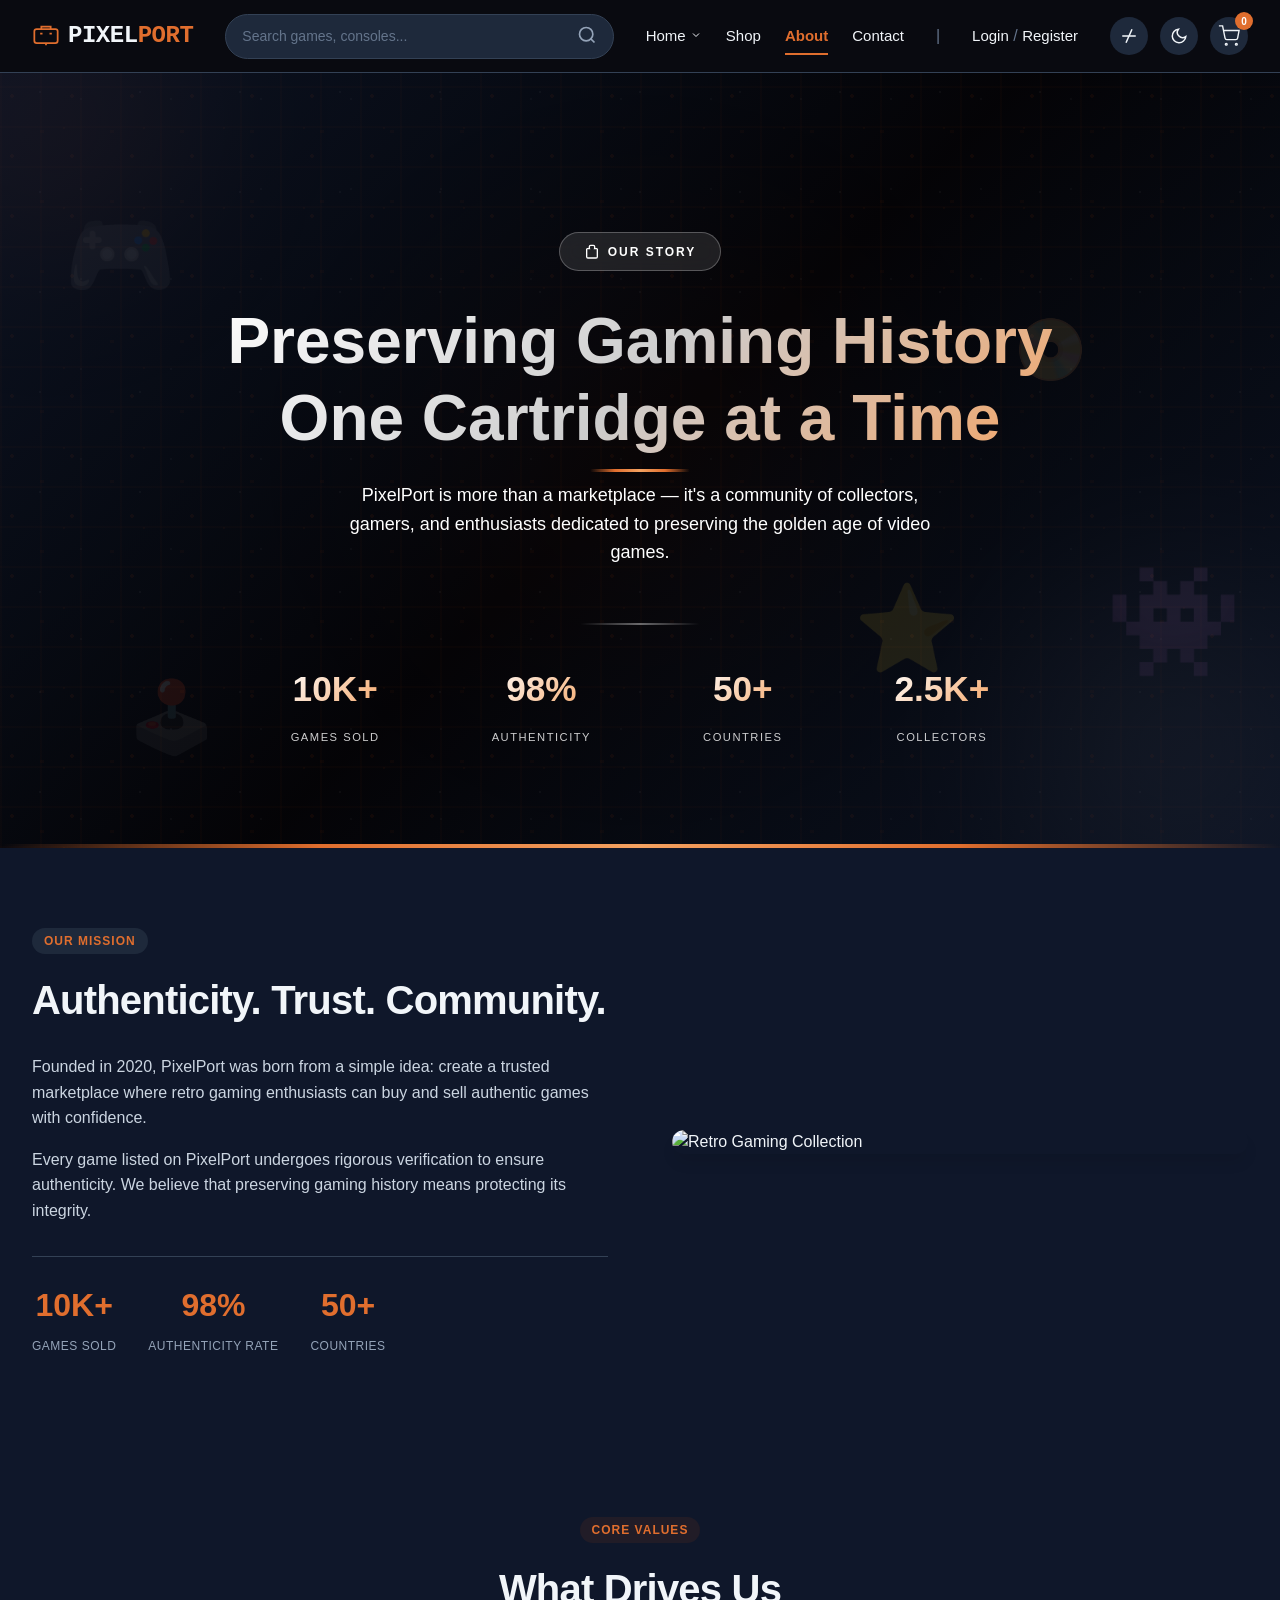
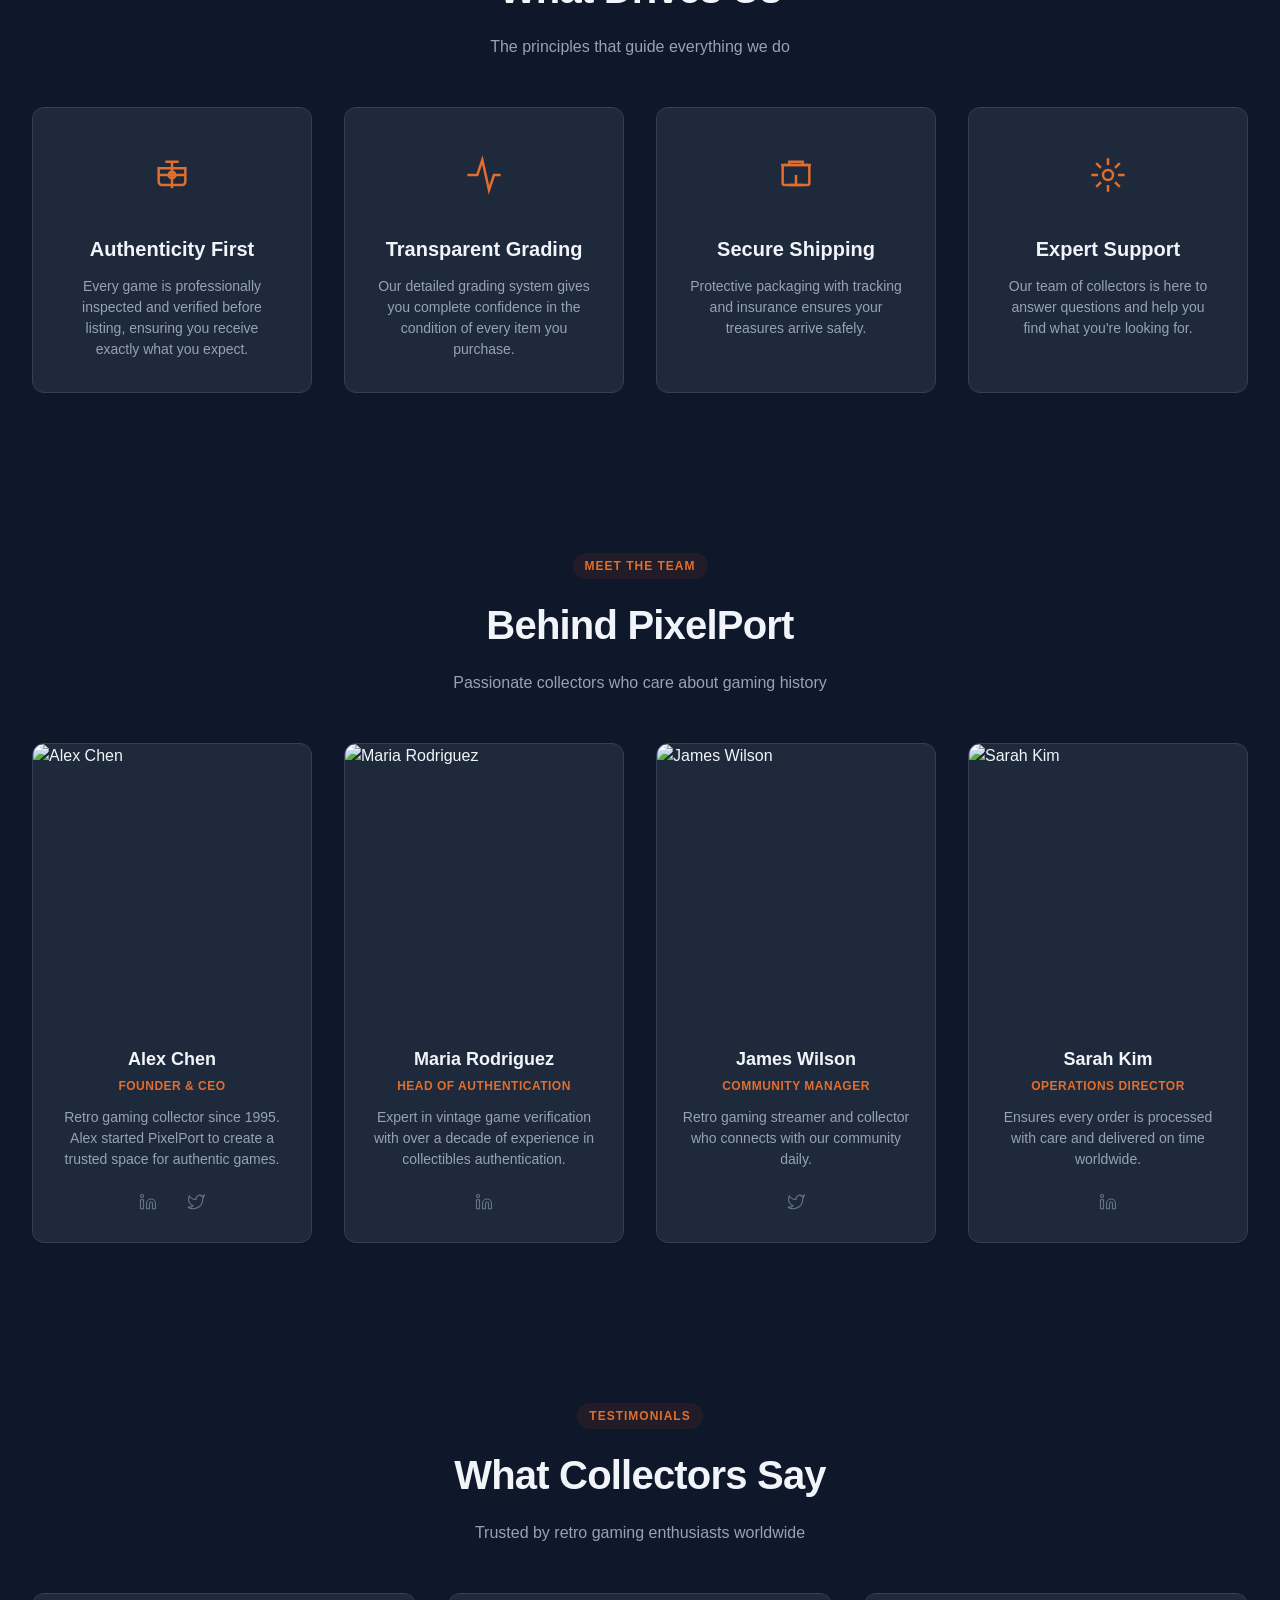
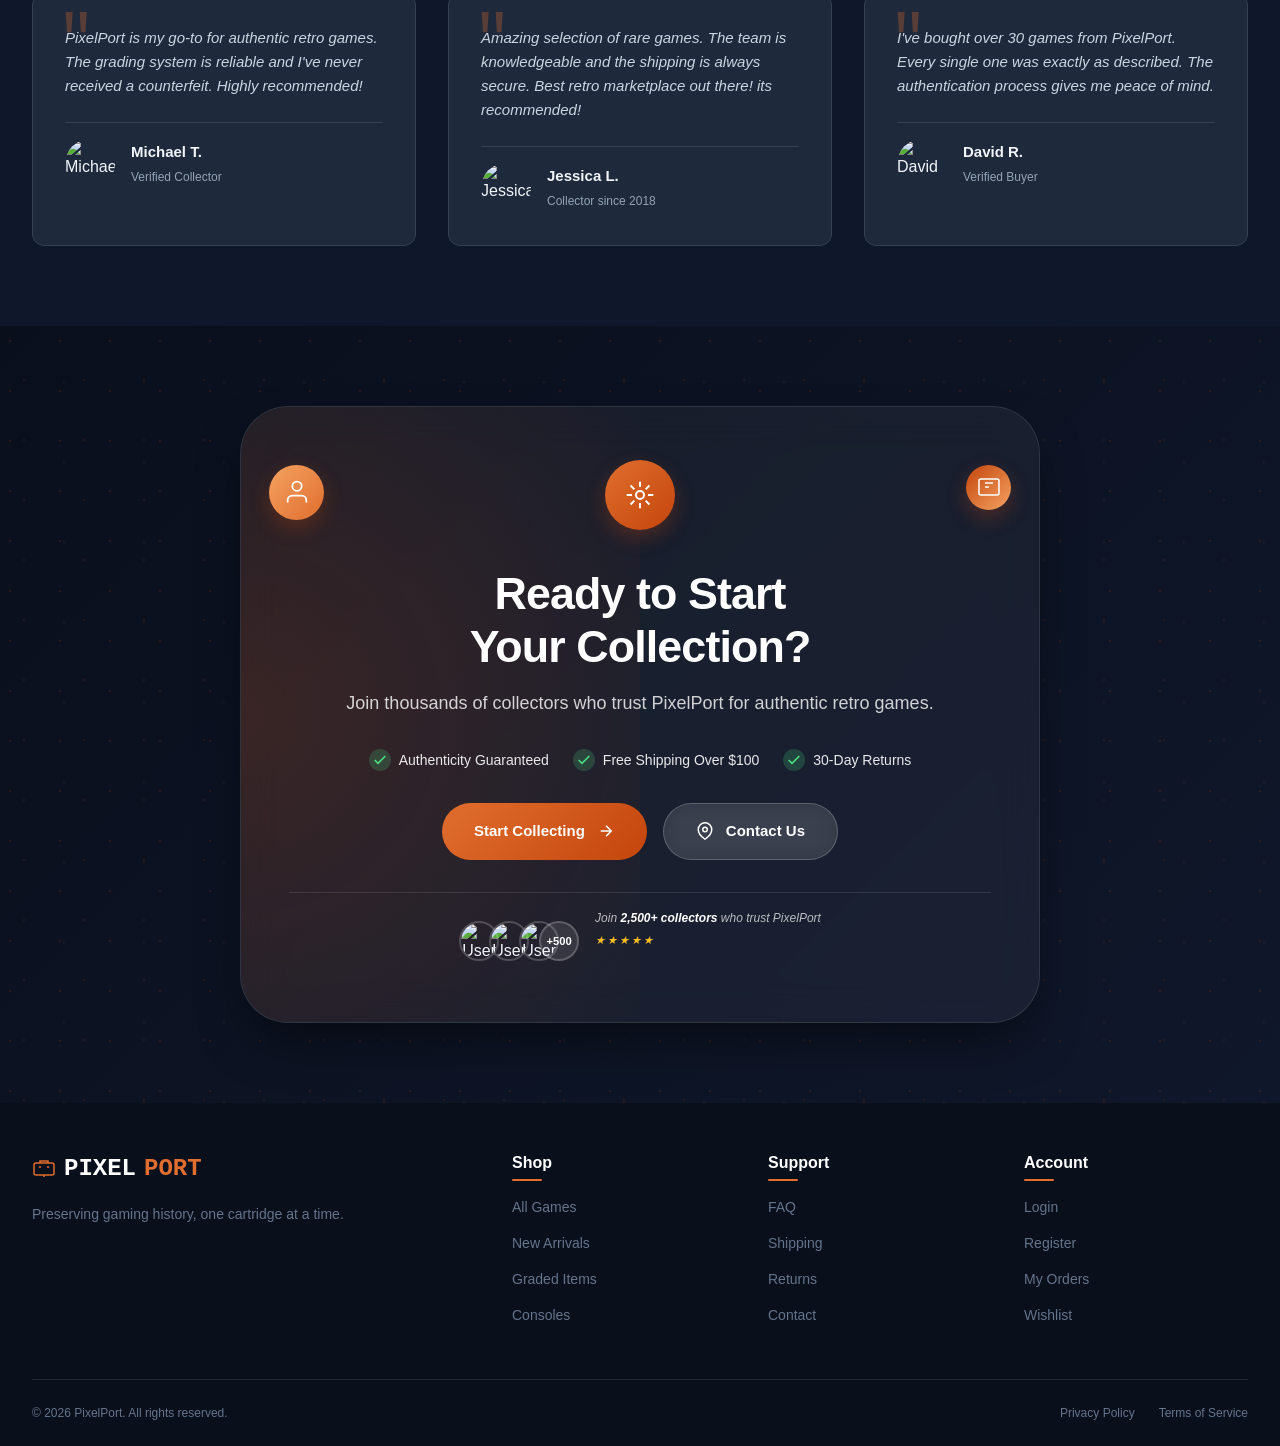
==== commit 12871a1c: "Update about.html" ====
--- a/about.html
+++ b/about.html
@@ -311,7 +311,7 @@
                     <div class="team-info">
                         <h3>Alex Chen</h3>
                         <p class="team-title">Founder & CEO</p>
-                        <p class="team-bio">Retro gaming collector since 1995. Alex started PixelPort to create a trusted space for authentic game trading.</p>
+                        <p class="team-bio">Retro gaming collector since 1995. Alex started PixelPort to create a trusted space for authentic games.</p>
                         <div class="team-social">
                             <a href="#" aria-label="LinkedIn">
                                 <svg width="18" height="18" viewBox="0 0 24 24" fill="none" stroke="currentColor" stroke-width="1.5">
@@ -413,7 +413,7 @@
                 
                 <div class="testimonial-card">
                     <div class="testimonial-quote">"</div>
-                    <p class="testimonial-text">Amazing selection of rare games. The team is knowledgeable and the shipping is always secure. Best retro marketplace out there!</p>
+                    <p class="testimonial-text">Amazing selection of rare games. The team is knowledgeable and the shipping is always secure. Best retro marketplace out there! its recommended!</p>
                     <div class="testimonial-author">
                         <div class="author-avatar">
                             <img src="https://images.unsplash.com/photo-1494790108377-be9c29b29330?w=60&h=60&fit=crop" alt="Jessica L.">
--- a/assets/css/style.css
+++ b/assets/css/style.css
@@ -64,9 +64,6 @@
   --gray-400: #64748b;
   --gray-500: #94a3b8;
   --gray-600: #cbd5e1;
-  --shadow-sm: 0 1px 2px 0 rgb(0 0 0 / 0.3);
-  --shadow-md: 0 4px 6px -1px rgb(0 0 0 / 0.4);
-  --shadow-lg: 0 10px 15px -3px rgb(0 0 0 / 0.4);
 }
 
 /* RTL Support */
@@ -221,7 +218,9 @@
   color: var(--primary);
 }
 
-/* Navigation Menu */
+/* ============================================
+   NAVIGATION MENU - DESKTOP
+   ============================================ */
 .nav-menu {
   display: flex;
   align-items: center;
@@ -229,6 +228,10 @@
   list-style: none;
   margin: 0;
   padding: 0;
+}
+
+.nav-menu > li {
+  display: inline-block;
 }
 
 .nav-menu > li > a {
@@ -237,6 +240,8 @@
   color: var(--body-color);
   padding: 0.5rem 0;
   position: relative;
+  text-decoration: none;
+  transition: color 0.2s ease;
 }
 
 .nav-menu > li > a:hover {
@@ -251,14 +256,19 @@
   width: 0;
   height: 2px;
   background: var(--primary);
-  transition: var(--transition);
-}
-
-.nav-menu > li > a:hover::after {
+  transition: width 0.3s ease;
+}
+
+.nav-menu > li > a:hover::after,
+.nav-menu > li > a.active::after {
   width: 100%;
 }
 
-/* Dropdown */
+.nav-menu > li > a.active {
+  color: var(--primary);
+}
+
+/* Dropdown - Desktop */
 .dropdown {
   position: relative;
 }
@@ -267,10 +277,11 @@
   display: flex;
   align-items: center;
   gap: 0.25rem;
+  cursor: pointer;
 }
 
 .dropdown-arrow {
-  transition: var(--transition);
+  transition: transform 0.3s ease;
 }
 
 .dropdown:hover .dropdown-arrow {
@@ -289,10 +300,11 @@
   opacity: 0;
   visibility: hidden;
   transform: translateY(10px);
-  transition: var(--transition);
+  transition: all 0.3s ease;
   z-index: 100;
   list-style: none;
   padding: 0.5rem 0;
+  margin: 0;
 }
 
 .dropdown:hover .dropdown-menu {
@@ -308,7 +320,8 @@
   padding: 0.625rem 1rem;
   font-size: 0.875rem;
   color: var(--body-color);
-  transition: var(--transition);
+  transition: all 0.2s ease;
+  text-decoration: none;
 }
 
 .dropdown-item a:hover {
@@ -319,7 +332,7 @@
 .dropdown-item .arrow-icon {
   margin-left: auto;
   opacity: 0;
-  transition: var(--transition);
+  transition: all 0.2s ease;
 }
 
 .dropdown-item a:hover .arrow-icon {
@@ -348,7 +361,8 @@
   font-size: 0.875rem;
   font-weight: 500;
   color: var(--body-color);
-  transition: var(--transition);
+  transition: color 0.2s ease;
+  text-decoration: none;
 }
 
 .auth-link:hover {
@@ -357,82 +371,6 @@
 
 .auth-sep {
   color: var(--gray-400);
-}
-
-/* User Menu */
-.nav-user {
-  position: relative;
-}
-
-.user-menu-trigger {
-  display: flex;
-  align-items: center;
-  gap: 0.5rem;
-  padding: 0.5rem 0.75rem;
-  background: var(--gray-100);
-  border-radius: 40px;
-  cursor: pointer;
-  transition: var(--transition);
-}
-
-.user-menu-trigger:hover {
-  background: var(--gray-200);
-}
-
-.user-avatar-icon {
-  display: flex;
-  align-items: center;
-  color: var(--primary);
-}
-
-.user-name {
-  font-size: 0.875rem;
-  font-weight: 500;
-  color: var(--body-color);
-}
-
-.user-dropdown-menu {
-  position: absolute;
-  top: 100%;
-  right: 0;
-  background: var(--card-bg);
-  border: 1px solid var(--card-border);
-  border-radius: var(--radius-md);
-  box-shadow: var(--shadow-lg);
-  min-width: 200px;
-  opacity: 0;
-  visibility: hidden;
-  transform: translateY(10px);
-  transition: var(--transition);
-  z-index: 100;
-  list-style: none;
-  padding: 0.5rem 0;
-}
-
-.user-menu-trigger.active + .user-dropdown-menu,
-.user-dropdown-menu:hover {
-  opacity: 1;
-  visibility: visible;
-  transform: translateY(0);
-}
-
-.user-dropdown-menu li a {
-  display: block;
-  padding: 0.625rem 1rem;
-  font-size: 0.875rem;
-  color: var(--body-color);
-  transition: var(--transition);
-}
-
-.user-dropdown-menu li a:hover {
-  background: var(--gray-100);
-  color: var(--primary);
-}
-
-.dropdown-divider {
-  margin: 0.5rem 0;
-  border: none;
-  border-top: 1px solid var(--card-border);
 }
 
 /* Action Group */
@@ -451,7 +389,7 @@
   background: var(--gray-100);
   border-radius: 50%;
   color: var(--body-color);
-  transition: var(--transition);
+  transition: all 0.2s ease;
 }
 
 .action-btn:hover {
@@ -491,7 +429,8 @@
   background: var(--gray-100);
   border-radius: 50%;
   color: var(--body-color);
-  transition: var(--transition);
+  transition: all 0.2s ease;
+  text-decoration: none;
 }
 
 .cart-icon:hover {
@@ -515,111 +454,446 @@
   justify-content: center;
   padding: 0 4px;
 }
-
 /* ============================================
-   UNIQUE HAMBURGER MENU DESIGN
-   Modern, Animated & Fully Responsive
-   No Gaps Between Items
+   HAMBURGER MENU - Fixed Dropdown & Centered Titles
    ============================================ */
 
-/* Hamburger Button Container */
-.hamburger {
-  display: none;
-  flex-direction: column;
-  justify-content: center;
-  align-items: center;
-  gap: 6px;
-  width: 44px;
-  height: 44px;
-  background: var(--card-bg);
-  border-radius: 12px;
-  cursor: pointer;
-  transition: all 0.3s cubic-bezier(0.4, 0, 0.2, 1);
-  position: relative;
-  z-index: 1001;
-  border: 1px solid var(--card-border);
-  box-shadow: var(--shadow-sm);
-}
-
-.hamburger:hover {
-  transform: scale(0.96);
-  background: var(--gray-100);
-  box-shadow: var(--shadow-md);
-  border-color: var(--primary);
-}
-
-.hamburger:active {
-  transform: scale(0.92);
-}
-
-/* Hamburger Lines */
-.hamburger-line {
-  width: 22px;
-  height: 2.5px;
-  background: var(--primary);
-  border-radius: 4px;
-  transition: all 0.3s cubic-bezier(0.68, -0.55, 0.265, 1.55);
-  position: relative;
-}
-
-/* Active State */
-.hamburger.active {
-  background: var(--primary);
-  border-color: var(--primary);
-  box-shadow: 0 4px 12px rgba(196, 69, 12, 0.3);
-}
-
-.hamburger.active .hamburger-line {
-  background: white;
-}
-
-.hamburger.active .hamburger-line:nth-child(1) {
-  transform: translateY(8.5px) rotate(45deg);
-  width: 24px;
-}
-
-.hamburger.active .hamburger-line:nth-child(2) {
-  opacity: 0;
-  transform: scaleX(0);
-}
-
-.hamburger.active .hamburger-line:nth-child(3) {
-  transform: translateY(-8.5px) rotate(-45deg);
-  width: 24px;
-}
-
-/* Ripple Effect */
-.hamburger::before {
-  content: '';
-  position: absolute;
-  top: 50%;
-  left: 50%;
-  width: 0;
-  height: 0;
-  background: radial-gradient(circle, rgba(196, 69, 12, 0.4) 0%, transparent 80%);
-  border-radius: 50%;
-  transform: translate(-50%, -50%);
-  transition: width 0.4s, height 0.4s;
-  pointer-events: none;
-}
-
-.hamburger:active::before {
-  width: 100%;
-  height: 100%;
-}
-
-/* Pulse Animation */
-@keyframes pulseBorder {
-  0%, 100% {
-    box-shadow: 0 0 0 0 rgba(196, 69, 12, 0.3);
-  }
-  50% {
-    box-shadow: 0 0 0 4px rgba(196, 69, 12, 0.15);
-  }
-}
-
-.hamburger:hover:not(.active) {
-  animation: pulseBorder 1s ease-in-out infinite;
+/* Desktop - Hide Hamburger */
+@media (min-width: 1025px) {
+  .hamburger {
+    display: none !important;
+  }
+  
+  .menu-overlay {
+    display: none !important;
+  }
+  
+  .mobile-brand-logo {
+    display: none !important;
+  }
+  
+  .nav-menu {
+    display: flex !important;
+    position: static !important;
+    width: auto !important;
+    height: auto !important;
+    background: transparent !important;
+    flex-direction: row !important;
+    justify-content: flex-end !important;
+    box-shadow: none !important;
+    border: none !important;
+    overflow: visible !important;
+    opacity: 1 !important;
+    visibility: visible !important;
+    transform: none !important;
+    padding: 0 !important;
+    margin: 0 !important;
+  }
+  
+  .nav-menu > li {
+    display: inline-block !important;
+    width: auto !important;
+  }
+  
+  .nav-menu > li > a {
+    display: inline-block;
+    padding: 0.5rem 0;
+    font-size: 0.9375rem;
+    font-weight: 500;
+    color: var(--body-color);
+    white-space: nowrap;
+  }
+}
+
+/* Tablet & Mobile - Show Hamburger */
+@media (max-width: 1024px) {
+  .hamburger {
+    display: flex !important;
+    position: relative;
+    z-index: 1001;
+  }
+  
+  /* Navigation Menu - Mobile/Tablet */
+  .nav-menu {
+    position: fixed !important;
+    top: 0;
+    right: -100%;
+    width: 85%;
+    max-width: 350px;
+    height: 100vh;
+    background: var(--card-bg);
+    flex-direction: column !important;
+    align-items: center !important;
+    justify-content: flex-start !important;
+    padding: 0 !important;
+    transition: right 0.35s cubic-bezier(0.2, 0.9, 0.4, 1.1);
+    box-shadow: -5px 0 25px rgba(0, 0, 0, 0.15);
+    border-left: 1px solid var(--card-border);
+    z-index: 1000;
+    gap: 0 !important;
+    margin: 0;
+    overflow-y: auto;
+    list-style: none;
+  }
+  
+  [dir="rtl"] .nav-menu {
+    right: auto;
+    left: -100%;
+    border-left: none;
+    border-right: 1px solid var(--card-border);
+  }
+  
+  [dir="rtl"] .nav-menu.active {
+    left: 0;
+    right: auto;
+  }
+  
+  .nav-menu.active {
+    right: 0;
+  }
+  
+  /* Mobile Brand Logo - Centered */
+  .mobile-brand-logo {
+    display: flex !important;
+    justify-content: space-between;
+    align-items: center;
+    padding: 20px 24px;
+    border-bottom: 1px solid var(--card-border);
+    margin-bottom: 8px;
+    width: 100%;
+    flex-shrink: 0;
+  }
+  
+  .mobile-logo-link {
+    display: flex;
+    align-items: center;
+    gap: 10px;
+    text-decoration: none;
+  }
+  
+  .mobile-logo-link svg {
+    width: 28px;
+    height: 28px;
+    stroke: var(--primary);
+  }
+  
+  .mobile-logo-text {
+    font-family: 'Space Mono', monospace;
+    font-weight: 700;
+    font-size: 1.25rem;
+    letter-spacing: -0.02em;
+    color: var(--body-color);
+  }
+  
+  .mobile-logo-text span {
+    color: var(--primary);
+  }
+  
+  .mobile-menu-close {
+    width: 36px;
+    height: 36px;
+    display: flex;
+    align-items: center;
+    justify-content: center;
+    background: var(--gray-100);
+    border: none;
+    border-radius: 50%;
+    cursor: pointer;
+    transition: all 0.3s ease;
+    color: var(--gray-500);
+  }
+  
+  .mobile-menu-close:hover {
+    background: var(--gray-200);
+    transform: rotate(90deg);
+    color: var(--danger);
+  }
+  
+  /* Menu Items Container - Centered Content */
+  .nav-menu-items {
+    width: 100%;
+    padding: 0;
+    flex: 1;
+  }
+  
+  /* Menu Items - Centered */
+  .nav-menu > li,
+  .nav-menu-items > li {
+    width: 100%;
+    display: block;
+    margin: 0;
+    padding: 0;
+    list-style: none;
+    text-align: center;
+  }
+  
+  /* Main Navigation Links - Centered */
+  .nav-menu > li > a,
+  .nav-menu-items > li > a,
+  .dropdown-trigger {
+    display: flex;
+    align-items: center;
+    justify-content: center;
+    padding: 14px 24px;
+    font-size: 16px;
+    font-weight: 500;
+    color: var(--body-color);
+    width: 100%;
+    background: transparent;
+    border: none;
+    border-bottom: 1px solid var(--card-border);
+    transition: all 0.2s ease;
+    margin: 0;
+    text-decoration: none;
+    cursor: pointer;
+    text-align: center;
+  }
+  
+  .nav-menu > li > a:hover,
+  .dropdown-trigger:hover {
+    color: var(--primary);
+    background: rgba(196, 69, 12, 0.05);
+  }
+  
+  /* Dropdown Menu - Centered */
+  .dropdown {
+    position: relative;
+    width: 100%;
+    text-align: center;
+  }
+  
+  .dropdown-trigger {
+    justify-content: center;
+    gap: 8px;
+  }
+  
+  .dropdown-menu {
+    position: static;
+    opacity: 1;
+    visibility: visible;
+    transform: none;
+    background: transparent;
+    border: none;
+    box-shadow: none;
+    display: none;
+    width: 100%;
+    margin: 0;
+    padding: 0;
+    list-style: none;
+    text-align: center;
+  }
+  
+  .dropdown.active .dropdown-menu {
+    display: block;
+  }
+  
+  .dropdown-item {
+    width: 100%;
+    margin: 0;
+    padding: 0;
+    text-align: center;
+  }
+  
+  .dropdown-item a {
+    display: flex;
+    align-items: center;
+    justify-content: center;
+    gap: 12px;
+    padding: 12px 24px;
+    font-size: 14px;
+    color: var(--gray-500);
+    background: transparent;
+    border-bottom: 1px solid var(--card-border);
+    transition: all 0.2s ease;
+    margin: 0;
+    text-decoration: none;
+    text-align: center;
+  }
+  
+  .dropdown-item a:hover {
+    color: var(--primary);
+    background: rgba(196, 69, 12, 0.05);
+  }
+  
+  .dropdown-item a.active {
+    color: var(--primary);
+    background: rgba(196, 69, 12, 0.08);
+  }
+  
+  .dropdown-item .arrow-icon {
+    display: none;
+  }
+  
+  /* Auth Links - Centered */
+  .nav-divider {
+    display: none;
+  }
+  
+  .nav-auth {
+    margin: 0;
+    padding: 0;
+    border-top: 1px solid var(--card-border);
+    width: 100%;
+    display: flex;
+    justify-content: center;
+    gap: 0;
+  }
+  
+  .auth-link {
+    display: block;
+    padding: 14px 24px;
+    font-size: 16px;
+    font-weight: 500;
+    color: var(--body-color);
+    background: transparent;
+    text-align: center;
+    border-bottom: 1px solid var(--card-border);
+    transition: all 0.2s ease;
+    text-decoration: none;
+    width: 50%;
+  }
+  
+  .auth-link:first-child {
+    border-right: 1px solid var(--card-border);
+  }
+  
+  .auth-link:hover {
+    color: var(--primary);
+    background: rgba(196, 69, 12, 0.05);
+  }
+  
+  .auth-sep {
+    display: none;
+  }
+  
+  /* User Menu - Centered */
+  .nav-user {
+    margin: 0;
+    padding: 0;
+    border-top: 1px solid var(--card-border);
+    width: 100%;
+    text-align: center;
+  }
+  
+  .user-menu-trigger {
+    display: flex;
+    justify-content: center;
+    align-items: center;
+    gap: 8px;
+    width: 100%;
+    padding: 14px 24px;
+    background: transparent;
+    border: none;
+    border-bottom: 1px solid var(--card-border);
+    color: var(--body-color);
+    font-size: 16px;
+    font-weight: 500;
+    cursor: pointer;
+    transition: all 0.2s ease;
+    margin: 0;
+  }
+  
+  .user-menu-trigger:hover {
+    color: var(--primary);
+    background: rgba(196, 69, 12, 0.05);
+  }
+  
+  .user-dropdown-menu {
+    position: static;
+    opacity: 1;
+    visibility: visible;
+    transform: none;
+    background: transparent;
+    border: none;
+    padding: 0;
+    margin: 0;
+    box-shadow: none;
+    display: none;
+    width: 100%;
+    text-align: center;
+  }
+  
+  .user-dropdown-menu.active {
+    display: block;
+  }
+  
+  .user-dropdown-menu li a {
+    display: block;
+    padding: 12px 24px;
+    font-size: 14px;
+    color: var(--gray-500);
+    background: transparent;
+    border-bottom: 1px solid var(--card-border);
+    transition: all 0.2s ease;
+    text-decoration: none;
+    text-align: center;
+  }
+  
+  /* Menu Footer - Centered */
+  .nav-menu-footer {
+    padding: 20px 24px 30px;
+    border-top: 1px solid var(--card-border);
+    width: 100%;
+    flex-shrink: 0;
+    margin-top: auto;
+    text-align: center;
+  }
+  
+  .menu-footer-text {
+    font-size: 0.7rem;
+    color: var(--gray-500);
+    text-align: center;
+    line-height: 1.5;
+  }
+  
+  /* Mobile Arrow Indicator */
+  .mobile-arrow {
+    margin-left: 8px;
+    font-size: 10px;
+    transition: transform 0.3s ease;
+  }
+  
+  .dropdown.active .mobile-arrow {
+    transform: rotate(180deg);
+  }
+}
+
+/* Small Mobile Adjustments */
+@media (max-width: 480px) {
+  .mobile-brand-logo {
+    padding: 16px 20px;
+  }
+  
+  .mobile-logo-text {
+    font-size: 1rem;
+  }
+  
+  .mobile-logo-link svg {
+    width: 24px;
+    height: 24px;
+  }
+  
+  .mobile-menu-close {
+    width: 32px;
+    height: 32px;
+  }
+  
+  .nav-menu > li > a,
+  .dropdown-trigger,
+  .auth-link,
+  .user-menu-trigger {
+    padding: 12px 20px;
+    font-size: 15px;
+  }
+  
+  .dropdown-item a {
+    padding: 10px 20px;
+    font-size: 13px;
+  }
+  
+  .nav-menu-footer {
+    padding: 16px 20px 24px;
+  }
 }
 
 /* Menu Overlay */
@@ -642,525 +916,6 @@
   visibility: visible;
 }
 
-/* Mobile Navigation Menu */
-.nav-menu {
-  display: flex;
-  align-items: center;
-  gap: 1.5rem;
-  list-style: none;
-  margin: 0;
-  padding: 0;
-}
-
-/* Mobile Menu Styles */
-@media (max-width: 1024px) {
-  .hamburger {
-    display: flex !important;
-  }
-  
-  .nav-menu {
-    position: fixed;
-    top: 0;
-    right: -100%;
-    width: 85%;
-    max-width: 350px;
-    height: 100vh;
-    background: var(--card-bg);
-    flex-direction: column;
-    align-items: flex-start;
-    justify-content: flex-start;
-    padding: 0;
-    transition: right 0.35s cubic-bezier(0.2, 0.9, 0.4, 1.1);
-    z-index: 1000;
-    gap: 0;
-    margin: 0;
-    box-shadow: -5px 0 25px rgba(0, 0, 0, 0.15);
-    border-left: 1px solid var(--card-border);
-    overflow-y: auto;
-  }
-  
-  [dir="rtl"] .nav-menu {
-    right: auto;
-    left: -100%;
-    border-left: none;
-    border-right: 1px solid var(--card-border);
-    box-shadow: 5px 0 25px rgba(0, 0, 0, 0.15);
-  }
-  
-  [dir="rtl"] .nav-menu.active {
-    left: 0;
-    right: auto;
-  }
-  
-  .nav-menu.active {
-    right: 0;
-  }
-  
-  /* Menu Header */
-  .nav-menu-header {
-    padding: 24px 28px 16px;
-    border-bottom: 1px solid var(--card-border);
-    width: 100%;
-    display: flex;
-    justify-content: space-between;
-    align-items: center;
-    flex-shrink: 0;
-  }
-  
-  .nav-menu-logo {
-    display: flex;
-    align-items: center;
-    gap: 10px;
-    text-decoration: none;
-  }
-  
-  .nav-menu-logo svg {
-    width: 32px;
-    height: 32px;
-    stroke: var(--primary);
-    stroke-width: 1.5;
-  }
-  
-  .nav-menu-logo-text {
-    font-family: 'Space Mono', monospace;
-    font-weight: 700;
-    font-size: 1.5rem;
-    letter-spacing: -0.02em;
-    color: var(--body-color);
-  }
-  
-  .nav-menu-logo-text span {
-    color: var(--primary);
-  }
-  
-  .nav-menu-close {
-    width: 32px;
-    height: 32px;
-    display: flex;
-    align-items: center;
-    justify-content: center;
-    background: var(--gray-100);
-    border: none;
-    border-radius: 50%;
-    cursor: pointer;
-    transition: all 0.3s ease;
-    color: var(--gray-500);
-  }
-  
-  .nav-menu-close:hover {
-    background: var(--gray-200);
-    transform: rotate(90deg);
-    color: var(--danger);
-  }
-  
-  /* Menu Items Container - NO GAPS */
-  .nav-menu-items {
-    width: 100%;
-    padding: 0;
-    flex: 1;
-    overflow-y: auto;
-  }
-  
-  /* Menu Items - NO GAPS BETWEEN ITEMS */
-  .nav-menu-items > li {
-    width: 100%;
-    display: block;
-    margin: 0;
-    padding: 0;
-    border: none;
-  }
-  
-  /* Main Navigation Links */
-  .nav-menu-items > li > a,
-  .dropdown-trigger {
-    display: flex;
-    align-items: center;
-    justify-content: space-between;
-    padding: 14px 28px;
-    font-size: 16px;
-    font-weight: 500;
-    color: var(--body-color);
-    width: 100%;
-    background: transparent;
-    border: none;
-    border-bottom: 1px solid var(--card-border);
-    transition: all 0.2s ease;
-    margin: 0;
-    text-decoration: none;
-  }
-  
-  .nav-menu-items > li > a:hover,
-  .dropdown-trigger:hover {
-    color: var(--primary);
-    background: rgba(196, 69, 12, 0.05);
-    padding-left: 32px;
-  }
-  
-  .nav-menu-items > li > a.active,
-  .dropdown-trigger.active-link {
-    color: var(--primary);
-    background: rgba(196, 69, 12, 0.08);
-  }
-  
-  /* Dropdown Menu - NO GAPS */
-  .dropdown-menu {
-    position: static;
-    opacity: 1;
-    visibility: visible;
-    transform: none;
-    background: transparent;
-    border: none;
-    box-shadow: none;
-    display: none;
-    width: 100%;
-    margin: 0;
-    padding: 0;
-  }
-  
-  .dropdown.active .dropdown-menu {
-    display: block;
-  }
-  
-  .dropdown-item {
-    width: 100%;
-    margin: 0;
-    padding: 0;
-  }
-  
-  .dropdown-item a {
-    display: flex;
-    align-items: center;
-    gap: 10px;
-    padding: 12px 28px 12px 48px;
-    font-size: 14px;
-    color: var(--gray-500);
-    background: transparent;
-    border-bottom: 1px solid var(--card-border);
-    transition: all 0.2s ease;
-    margin: 0;
-    text-decoration: none;
-  }
-  
-  .dropdown-item a:hover {
-    color: var(--primary);
-    background: rgba(196, 69, 12, 0.05);
-    padding-left: 52px;
-  }
-  
-  .dropdown-item a.active {
-    color: var(--primary);
-    background: rgba(196, 69, 12, 0.08);
-  }
-  
-  .dropdown-item .arrow-icon {
-    margin-left: auto;
-    opacity: 0;
-    transition: all 0.2s ease;
-  }
-  
-  .dropdown-item a:hover .arrow-icon {
-    opacity: 1;
-    transform: translateX(4px);
-  }
-  
-  /* Auth Links - NO GAPS */
-  .nav-divider {
-    display: none;
-  }
-  
-  .nav-auth {
-    margin: 0;
-    padding: 0;
-    border-top: 1px solid var(--card-border);
-    width: 100%;
-    display: flex;
-    align-items: center;
-    justify-content: flex-start;
-    gap: 0;
-  }
-  
-  .nav-auth li {
-    width: 50%;
-    margin: 0;
-    padding: 0;
-  }
-  
-  .auth-link {
-    display: block;
-    padding: 14px 28px;
-    font-size: 16px;
-    font-weight: 500;
-    color: var(--body-color);
-    background: transparent;
-    text-align: center;
-    border-bottom: 1px solid var(--card-border);
-    transition: all 0.2s ease;
-    text-decoration: none;
-  }
-  
-  .auth-link:hover {
-    color: var(--primary);
-    background: rgba(196, 69, 12, 0.05);
-  }
-  
-  .auth-sep {
-    display: none;
-  }
-  
-  /* User Menu - NO GAPS */
-  .nav-user {
-    margin: 0;
-    padding: 0;
-    border-top: 1px solid var(--card-border);
-    width: 100%;
-  }
-  
-  .user-menu-trigger {
-    display: flex;
-    justify-content: space-between;
-    align-items: center;
-    width: 100%;
-    padding: 14px 28px;
-    background: transparent;
-    border: none;
-    border-bottom: 1px solid var(--card-border);
-    color: var(--body-color);
-    font-size: 16px;
-    font-weight: 500;
-    cursor: pointer;
-    transition: all 0.2s ease;
-    margin: 0;
-  }
-  
-  .user-menu-trigger:hover {
-    color: var(--primary);
-    background: rgba(196, 69, 12, 0.05);
-    padding-left: 32px;
-  }
-  
-  .user-name {
-    font-size: 16px;
-  }
-  
-  .user-dropdown-menu {
-    position: static;
-    opacity: 1;
-    visibility: visible;
-    transform: none;
-    background: transparent;
-    border: none;
-    padding: 0;
-    margin: 0;
-    box-shadow: none;
-    display: none;
-    width: 100%;
-  }
-  
-  .user-dropdown-menu.active {
-    display: block;
-  }
-  
-  .user-dropdown-menu li {
-    width: 100%;
-    margin: 0;
-    padding: 0;
-  }
-  
-  .user-dropdown-menu li a {
-    display: block;
-    padding: 12px 28px 12px 48px;
-    font-size: 14px;
-    color: var(--gray-500);
-    background: transparent;
-    border-bottom: 1px solid var(--card-border);
-    transition: all 0.2s ease;
-    text-decoration: none;
-  }
-  
-  .user-dropdown-menu li a:hover {
-    color: var(--primary);
-    background: rgba(196, 69, 12, 0.05);
-    padding-left: 52px;
-  }
-  
-  .dropdown-divider {
-    display: none;
-  }
-  
-  /* Menu Footer */
-  .nav-menu-footer {
-    padding: 20px 28px 30px;
-    border-top: 1px solid var(--card-border);
-    width: 100%;
-    flex-shrink: 0;
-  }
-  
-  .menu-footer-text {
-    font-size: 0.7rem;
-    color: var(--gray-500);
-    text-align: center;
-    line-height: 1.5;
-  }
-  
-  /* Mobile Arrow Indicator */
-  .mobile-arrow {
-    font-size: 10px;
-    transition: transform 0.3s ease;
-    margin-left: 8px;
-  }
-}
-
-/* Tablet Specific */
-@media (min-width: 768px) and (max-width: 1024px) {
-  .nav-menu {
-    width: 70%;
-    max-width: 320px;
-  }
-  
-  .nav-menu-header {
-    padding: 24px 24px 16px;
-  }
-  
-  .nav-menu-items > li > a,
-  .dropdown-trigger {
-    padding: 14px 24px;
-  }
-  
-  .dropdown-item a {
-    padding: 12px 24px 12px 44px;
-  }
-  
-  .auth-link {
-    padding: 14px 24px;
-  }
-  
-  .user-menu-trigger {
-    padding: 14px 24px;
-  }
-  
-  .user-dropdown-menu li a {
-    padding: 12px 24px 12px 44px;
-  }
-  
-  .nav-menu-footer {
-    padding: 20px 24px 30px;
-  }
-}
-
-/* Small Mobile */
-@media (max-width: 480px) {
-  .hamburger {
-    width: 38px;
-    height: 38px;
-    gap: 5px;
-    border-radius: 10px;
-  }
-  
-  .hamburger-line {
-    width: 18px;
-    height: 2px;
-  }
-  
-  .hamburger.active .hamburger-line:nth-child(1) {
-    transform: translateY(7px) rotate(45deg);
-    width: 20px;
-  }
-  
-  .hamburger.active .hamburger-line:nth-child(3) {
-    transform: translateY(-7px) rotate(-45deg);
-    width: 20px;
-  }
-  
-  .nav-menu {
-    width: 85%;
-    max-width: 300px;
-  }
-  
-  .nav-menu-header {
-    padding: 20px 20px 12px;
-  }
-  
-  .nav-menu-logo svg {
-    width: 28px;
-    height: 28px;
-  }
-  
-  .nav-menu-logo-text {
-    font-size: 1.25rem;
-  }
-  
-  .nav-menu-close {
-    width: 28px;
-    height: 28px;
-  }
-  
-  .nav-menu-items > li > a,
-  .dropdown-trigger {
-    padding: 12px 20px;
-    font-size: 15px;
-  }
-  
-  .dropdown-item a {
-    padding: 10px 20px 10px 40px;
-    font-size: 13px;
-  }
-  
-  .auth-link {
-    padding: 12px 20px;
-    font-size: 15px;
-  }
-  
-  .user-menu-trigger {
-    padding: 12px 20px;
-    font-size: 15px;
-  }
-  
-  .user-dropdown-menu li a {
-    padding: 10px 20px 10px 40px;
-    font-size: 13px;
-  }
-  
-  .nav-menu-footer {
-    padding: 16px 20px 24px;
-  }
-}
-
-/* Dark Mode */
-[data-theme="dark"] .hamburger {
-  background: var(--gray-800);
-  border-color: var(--card-border);
-}
-
-[data-theme="dark"] .hamburger:hover {
-  background: var(--gray-700);
-}
-
-[data-theme="dark"] .hamburger.active {
-  background: var(--primary);
-  border-color: var(--primary);
-}
-
-[data-theme="dark"] .menu-overlay {
-  background: rgba(0, 0, 0, 0.8);
-}
-
-[data-theme="dark"] .nav-menu-close {
-  background: var(--gray-800);
-  color: var(--gray-400);
-}
-
-[data-theme="dark"] .nav-menu-close:hover {
-  background: var(--gray-700);
-}
-
-[data-theme="dark"] .nav-menu-items > li > a:hover,
-[data-theme="dark"] .dropdown-trigger:hover,
-[data-theme="dark"] .dropdown-item a:hover,
-[data-theme="dark"] .auth-link:hover,
-[data-theme="dark"] .user-menu-trigger:hover {
-  background: rgba(196, 69, 12, 0.15);
-}
-
 /* Body Scroll Lock */
 body.menu-open {
   overflow: hidden;
@@ -1169,47 +924,77 @@
   height: 100%;
 }
 
-/* Desktop - Hide Hamburger */
-@media (min-width: 1025px) {
-  .hamburger {
-    display: none !important;
-  }
-  
-  .menu-overlay {
-    display: none;
-  }
-}
-
-/* Animation for menu items */
-@keyframes slideInMenu {
-  from {
-    opacity: 0;
-    transform: translateX(20px);
-  }
-  to {
-    opacity: 1;
-    transform: translateX(0);
-  }
-}
-
-.nav-menu.active .nav-menu-items > li {
-  animation: slideInMenu 0.3s ease forwards;
+/* Dark Mode */
+[data-theme="dark"] .mobile-menu-close {
+  background: var(--gray-800);
+  color: var(--gray-400);
+}
+
+[data-theme="dark"] .mobile-menu-close:hover {
+  background: var(--gray-700);
+}
+
+/* ============================================
+   HAMBURGER MENU - With Logo
+   ============================================ */
+
+/* Hamburger Button Container */
+.hamburger {
+  display: none;
+  flex-direction: column;
+  justify-content: center;
+  align-items: center;
+  gap: 5px;
+  width: 44px;
+  height: 44px;
+  background: var(--gray-100);
+  border-radius: 12px;
+  cursor: pointer;
+  transition: all 0.3s ease;
+  position: relative;
+  z-index: 1001;
+  border: 1px solid var(--card-border);
+  box-shadow: var(--shadow-sm);
+}
+
+.hamburger:hover {
+  background: var(--gray-200);
+  transform: scale(0.96);
+}
+
+.hamburger.active {
+  background: var(--primary);
+  border-color: var(--primary);
+}
+
+/* Hamburger Lines */
+.hamburger-line {
+  width: 22px;
+  height: 2.5px;
+  background: var(--primary);
+  border-radius: 2px;
+  transition: all 0.3s ease;
+}
+
+.hamburger.active .hamburger-line {
+  background: white;
+}
+
+.hamburger.active .hamburger-line:nth-child(1) {
+  transform: translateY(7px) rotate(45deg);
+}
+
+.hamburger.active .hamburger-line:nth-child(2) {
   opacity: 0;
 }
 
-.nav-menu.active .nav-menu-items > li:nth-child(1) { animation-delay: 0.05s; }
-.nav-menu.active .nav-menu-items > li:nth-child(2) { animation-delay: 0.1s; }
-.nav-menu.active .nav-menu-items > li:nth-child(3) { animation-delay: 0.15s; }
-.nav-menu.active .nav-menu-items > li:nth-child(4) { animation-delay: 0.2s; }
-.nav-menu.active .nav-menu-items > li:nth-child(5) { animation-delay: 0.25s; }
-.nav-menu.active .nav-menu-items > li:nth-child(6) { animation-delay: 0.3s; }
-.nav-menu.active .nav-menu-items > li:nth-child(7) { animation-delay: 0.35s; }
-.nav-menu.active .nav-menu-items > li:nth-child(8) { animation-delay: 0.4s; }
+.hamburger.active .hamburger-line:nth-child(3) {
+  transform: translateY(-7px) rotate(-45deg);
+}
 
 /* ============================================
-   FOOTER STYLES - With Clickable Logo
+   FOOTER STYLES
    ============================================ */
-
 .footer {
   background: var(--footer-bg);
   color: var(--footer-color);
@@ -1226,12 +1011,10 @@
   margin-bottom: 2.5rem;
 }
 
-/* Brand Section */
 .footer-brand {
   max-width: 320px;
 }
 
-/* Footer Logo Link - Clickable to Home */
 .footer-logo-link {
   text-decoration: none;
   display: inline-block;
@@ -1241,10 +1024,6 @@
 .footer-logo-link:hover {
   transform: translateY(-2px);
   opacity: 0.9;
-}
-
-.footer-logo-link:active {
-  transform: translateY(0);
 }
 
 .footer-logo {
@@ -1256,7 +1035,6 @@
   font-size: 1.5rem;
   color: white;
   margin-bottom: 1rem;
-  cursor: pointer;
 }
 
 .footer-logo svg {
@@ -1268,32 +1046,23 @@
 
 .footer-logo-link:hover .footer-logo svg {
   transform: rotate(-5deg);
-  color: var(--primary-light);
 }
 
 .footer-logo span {
   color: var(--primary);
-  transition: var(--transition);
-}
-
-.footer-logo-link:hover .footer-logo span {
-  color: var(--primary-light);
 }
 
 .footer-brand p {
   font-size: 0.875rem;
   line-height: 1.6;
   color: var(--footer-color);
-  margin-bottom: 0;
-}
-
-/* Links Sections */
+}
+
 .footer-links h4 {
   color: white;
   font-size: 1rem;
   font-weight: 600;
   margin-bottom: 1.25rem;
-  letter-spacing: -0.01em;
   position: relative;
   display: inline-block;
 }
@@ -1307,16 +1076,6 @@
   height: 2px;
   background: var(--primary);
   border-radius: 2px;
-  transition: width 0.3s ease;
-}
-
-.footer-links h4:hover::after {
-  width: 50px;
-}
-
-[dir="rtl"] .footer-links h4::after {
-  left: auto;
-  right: 0;
 }
 
 .footer-links ul {
@@ -1342,11 +1101,6 @@
   transform: translateX(4px);
 }
 
-[dir="rtl"] .footer-links a:hover {
-  transform: translateX(-4px);
-}
-
-/* Footer Bottom */
 .footer-bottom {
   display: flex;
   justify-content: space-between;
@@ -1358,11 +1112,6 @@
   gap: 1rem;
 }
 
-.footer-bottom p {
-  color: var(--footer-color);
-  margin: 0;
-}
-
 .footer-legal {
   display: flex;
   gap: 1.5rem;
@@ -1379,31 +1128,20 @@
   color: var(--primary);
 }
 
-/* Responsive Design */
+/* Footer Responsive */
 @media (max-width: 968px) {
   .footer-grid {
     grid-template-columns: 1.5fr 1fr 1fr;
-    gap: 1.5rem;
   }
   
   .footer-brand {
     grid-column: span 3;
     max-width: 100%;
     text-align: center;
-    margin-bottom: 1rem;
-  }
-  
-  .footer-logo-link {
-    display: inline-block;
   }
   
   .footer-logo {
     justify-content: center;
-  }
-  
-  .footer-brand p {
-    max-width: 400px;
-    margin: 0 auto;
   }
   
   .footer-links h4 {
@@ -1420,10 +1158,6 @@
   .footer-links ul {
     text-align: center;
   }
-  
-  .footer-links a:hover {
-    transform: translateY(-2px);
-  }
 }
 
 @media (max-width: 768px) {
@@ -1432,20 +1166,16 @@
   }
   
   .footer-grid {
-    grid-template-columns: 1fr 1fr;
-    gap: 1.5rem;
-    margin-bottom: 2rem;
+    grid-template-columns: 1fr;
   }
   
   .footer-brand {
-    grid-column: span 2;
+    grid-column: span 1;
   }
   
   .footer-bottom {
     flex-direction: column;
     text-align: center;
-    gap: 0.75rem;
-    padding-top: 1.25rem;
   }
   
   .footer-legal {
@@ -1453,85 +1183,8 @@
   }
 }
 
-@media (max-width: 480px) {
-  .footer {
-    padding: 2rem 0 1.25rem;
-  }
-  
-  .footer-grid {
-    grid-template-columns: 1fr;
-    gap: 1.5rem;
-  }
-  
-  .footer-brand {
-    grid-column: span 1;
-  }
-  
-  .footer-links {
-    text-align: center;
-  }
-  
-  .footer-links h4::after {
-    left: 50%;
-    transform: translateX(-50%);
-  }
-  
-  .footer-links ul {
-    text-align: center;
-  }
-  
-  .footer-bottom {
-    padding-top: 1rem;
-  }
-  
-  .footer-legal {
-    gap: 1rem;
-    flex-wrap: wrap;
-    justify-content: center;
-  }
-}
-
-/* Dark mode specific adjustments */
-[data-theme="dark"] .footer {
-  border-top-color: rgba(255, 255, 255, 0.05);
-}
-
-/* Ensure footer connects perfectly with newsletter */
-.newsletter + .footer,
-.shop-newsletter + .footer,
-.about-newsletter + .footer {
-  margin-top: 0;
-  border-top: none;
-}
-
-/* Ripple effect on logo click */
-.footer-logo-link {
-  position: relative;
-  overflow: hidden;
-  border-radius: 8px;
-}
-
-.footer-logo-link::after {
-  content: '';
-  position: absolute;
-  top: 50%;
-  left: 50%;
-  width: 0;
-  height: 0;
-  background: rgba(255, 255, 255, 0.2);
-  border-radius: 50%;
-  transform: translate(-50%, -50%);
-  transition: width 0.4s, height 0.4s;
-  pointer-events: none;
-}
-
-.footer-logo-link:active::after {
-  width: 100%;
-  height: 100%;
-}
-
 /* ============================================
-   MODAL STYLES (Login/Register)
+   MODAL STYLES
    ============================================ */
 .modal {
   position: fixed;
@@ -1602,19 +1255,10 @@
   margin-bottom: 1.5rem;
 }
 
-.modal-header svg {
-  margin-bottom: 1rem;
-}
-
 .modal-header h2 {
   font-size: 1.5rem;
   margin-bottom: 0.25rem;
   color: var(--body-color);
-}
-
-.modal-header p {
-  color: var(--gray-500);
-  font-size: 0.875rem;
 }
 
 .modal-form {
@@ -1642,44 +1286,11 @@
   border-radius: var(--radius-md);
   color: var(--body-color);
   font-size: 0.875rem;
-  transition: var(--transition);
 }
 
 .form-group input:focus {
   outline: none;
   border-color: var(--primary);
-  box-shadow: 0 0 0 3px rgba(196, 69, 12, 0.1);
-}
-
-.form-options {
-  display: flex;
-  justify-content: space-between;
-  align-items: center;
-  font-size: 0.875rem;
-}
-
-.checkbox {
-  display: flex;
-  align-items: center;
-  gap: 0.5rem;
-  cursor: pointer;
-  color: var(--gray-600);
-}
-
-.checkbox input {
-  width: 16px;
-  height: 16px;
-  cursor: pointer;
-  accent-color: var(--primary);
-}
-
-.forgot-link {
-  color: var(--primary);
-  font-size: 0.875rem;
-}
-
-.forgot-link:hover {
-  text-decoration: underline;
 }
 
 .btn-primary {
@@ -1703,37 +1314,22 @@
   transform: translateY(-2px);
 }
 
-.btn-full {
-  width: 100%;
-}
-
-.form-footer {
-  text-align: center;
-  font-size: 0.875rem;
-  color: var(--gray-500);
-  margin-top: 0.5rem;
-}
-
-.form-footer a {
-  color: var(--primary);
-  font-weight: 500;
-}
-
-.form-footer a:hover {
-  text-decoration: underline;
-}
-
-/* ============================================
-   ADDITIONAL RESPONSIVE STYLES
-   ============================================ */
-@media (max-width: 1024px) {
-  .search-bar {
-    max-width: 280px;
-  }
-  
-  .nav-menu {
-    gap: 1rem;
-  }
+/* Mobile Search */
+.mobile-search {
+  display: none;
+  padding: 1rem 0;
+  background: var(--header-bg);
+  border-bottom: 1px solid var(--card-border);
+  margin-top: 72px;
+}
+
+.mobile-search-wrapper {
+  display: flex;
+  align-items: center;
+  background: var(--input-bg);
+  border: 1px solid var(--input-border);
+  border-radius: 48px;
+  overflow: hidden;
 }
 
 @media (max-width: 768px) {
@@ -1749,52 +1345,7 @@
     display: block;
   }
   
-  .navbar {
-    gap: 1rem;
-  }
-  
-  .action-group {
-    gap: 0.5rem;
-  }
-  
-  .action-btn,
-  .cart-icon {
-    width: 36px;
-    height: 36px;
-  }
-  
-  .logo-text {
-    font-size: 1.25rem;
-  }
-  
-  .modal-container {
-    padding: 1.5rem;
-  }
-}
-
-@media (max-width: 480px) {
-  .action-group {
-    gap: 0.4rem;
-  }
-  
-  .action-btn,
-  .cart-icon {
-    width: 32px;
-    height: 32px;
-  }
-  
-  .action-btn svg,
-  .cart-icon svg {
-    width: 16px;
-    height: 16px;
-  }
-  
-  .logo-text {
-    font-size: 1rem;
-  }
-  
-  .pixel-logo svg {
-    width: 22px;
-    height: 22px;
-  }
-}+  .search-bar {
+    display: none;
+  }
+}
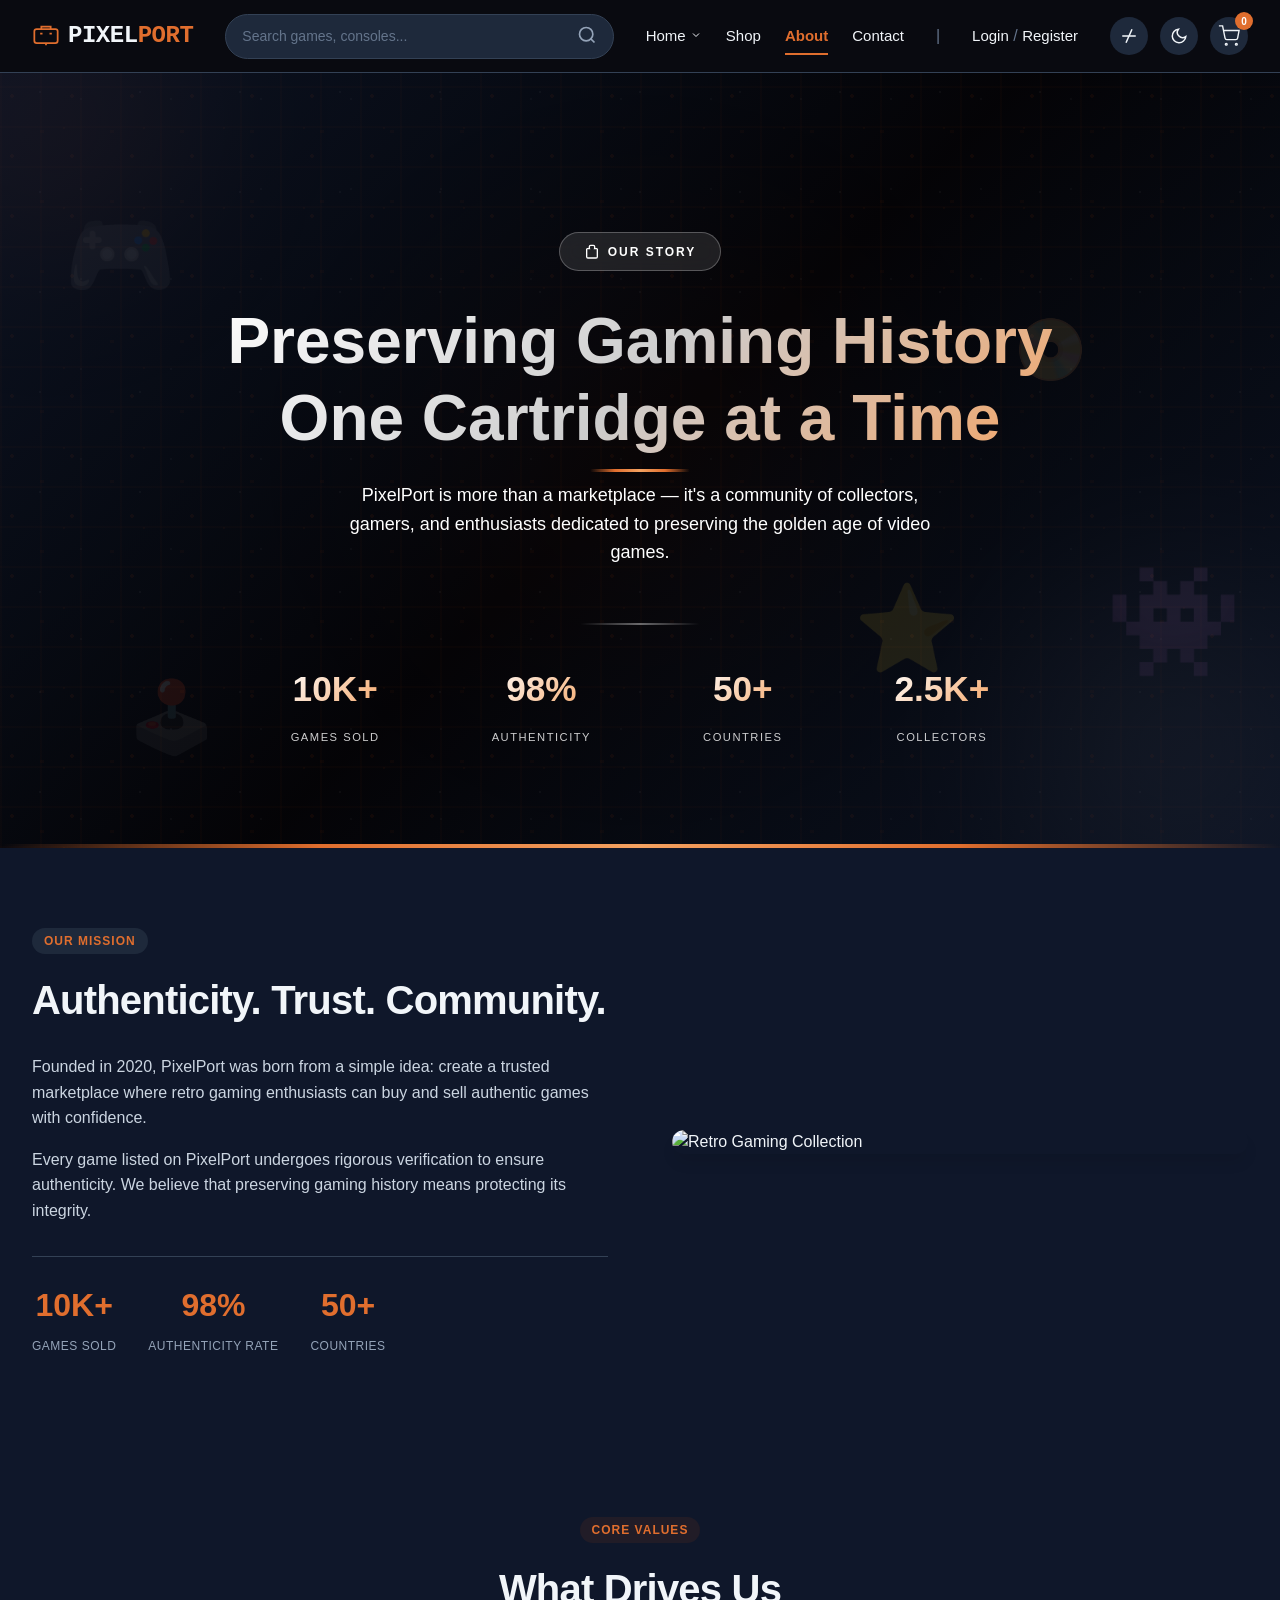
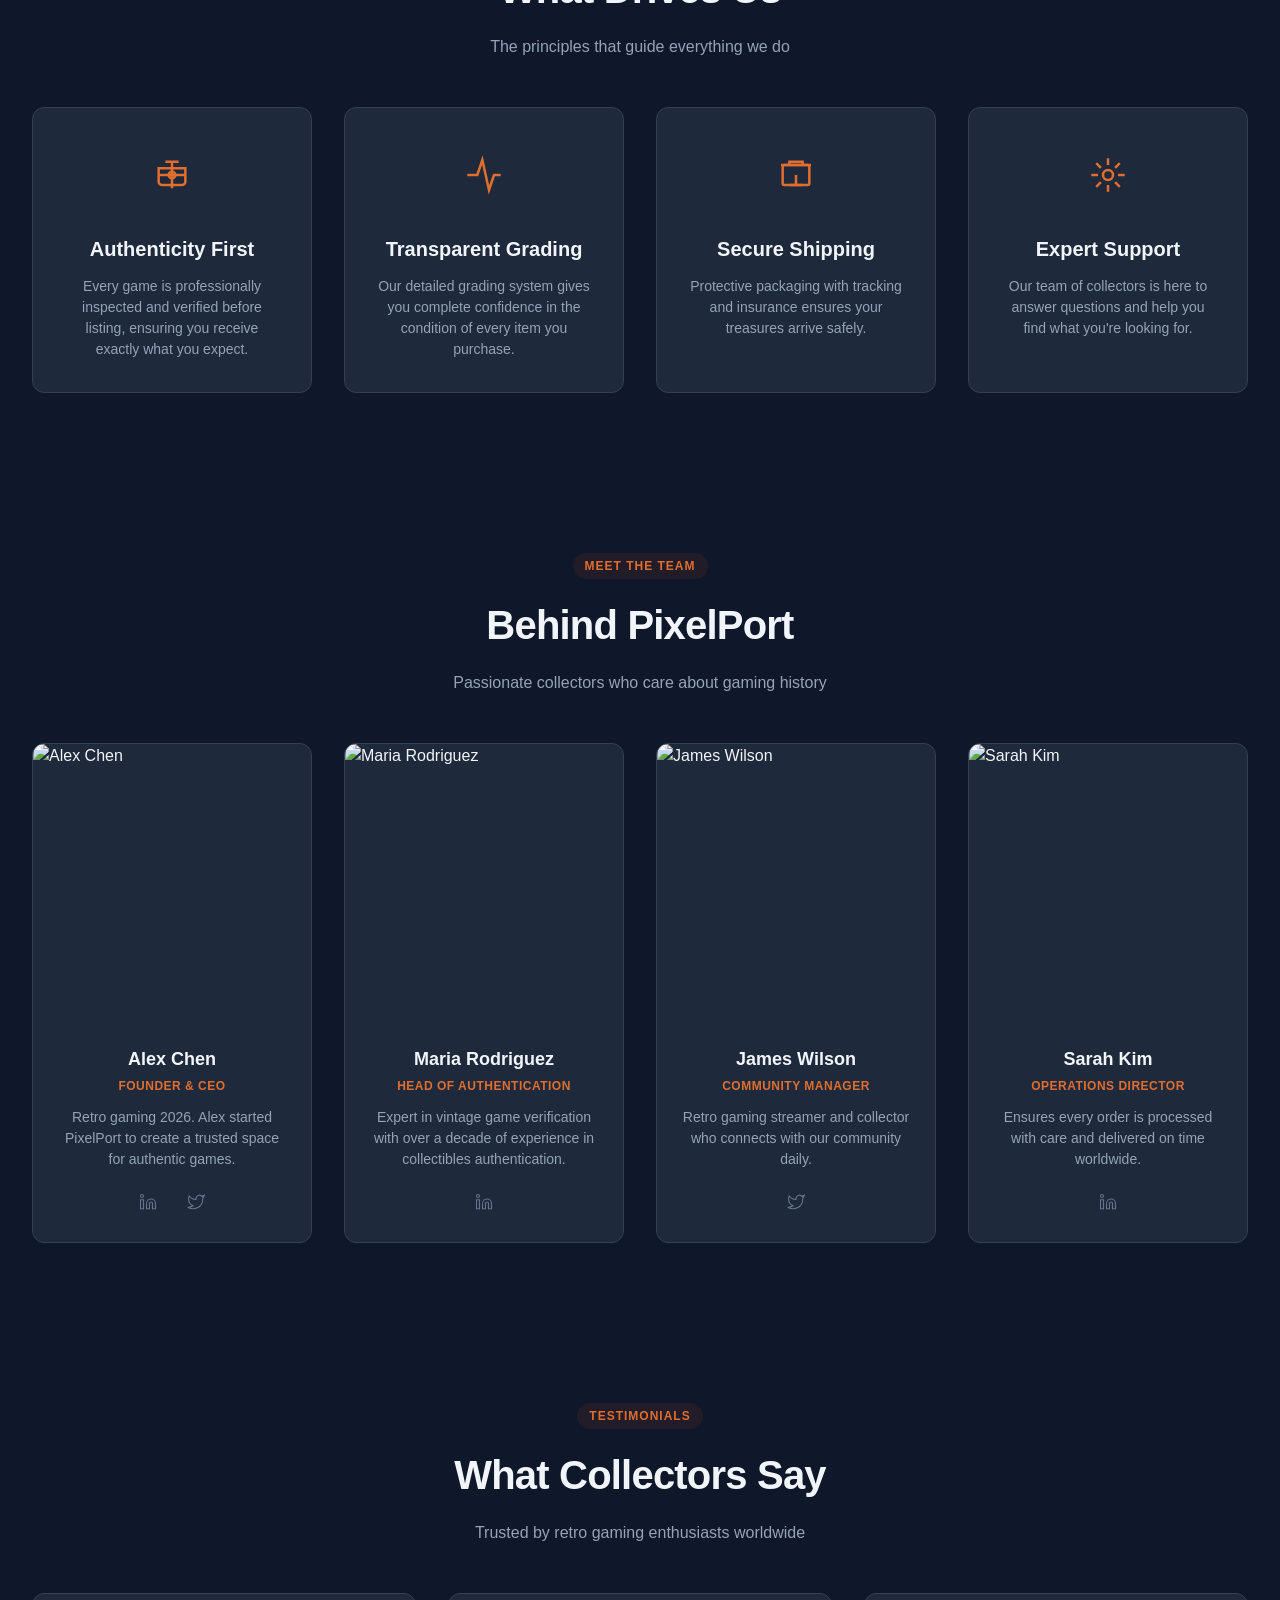
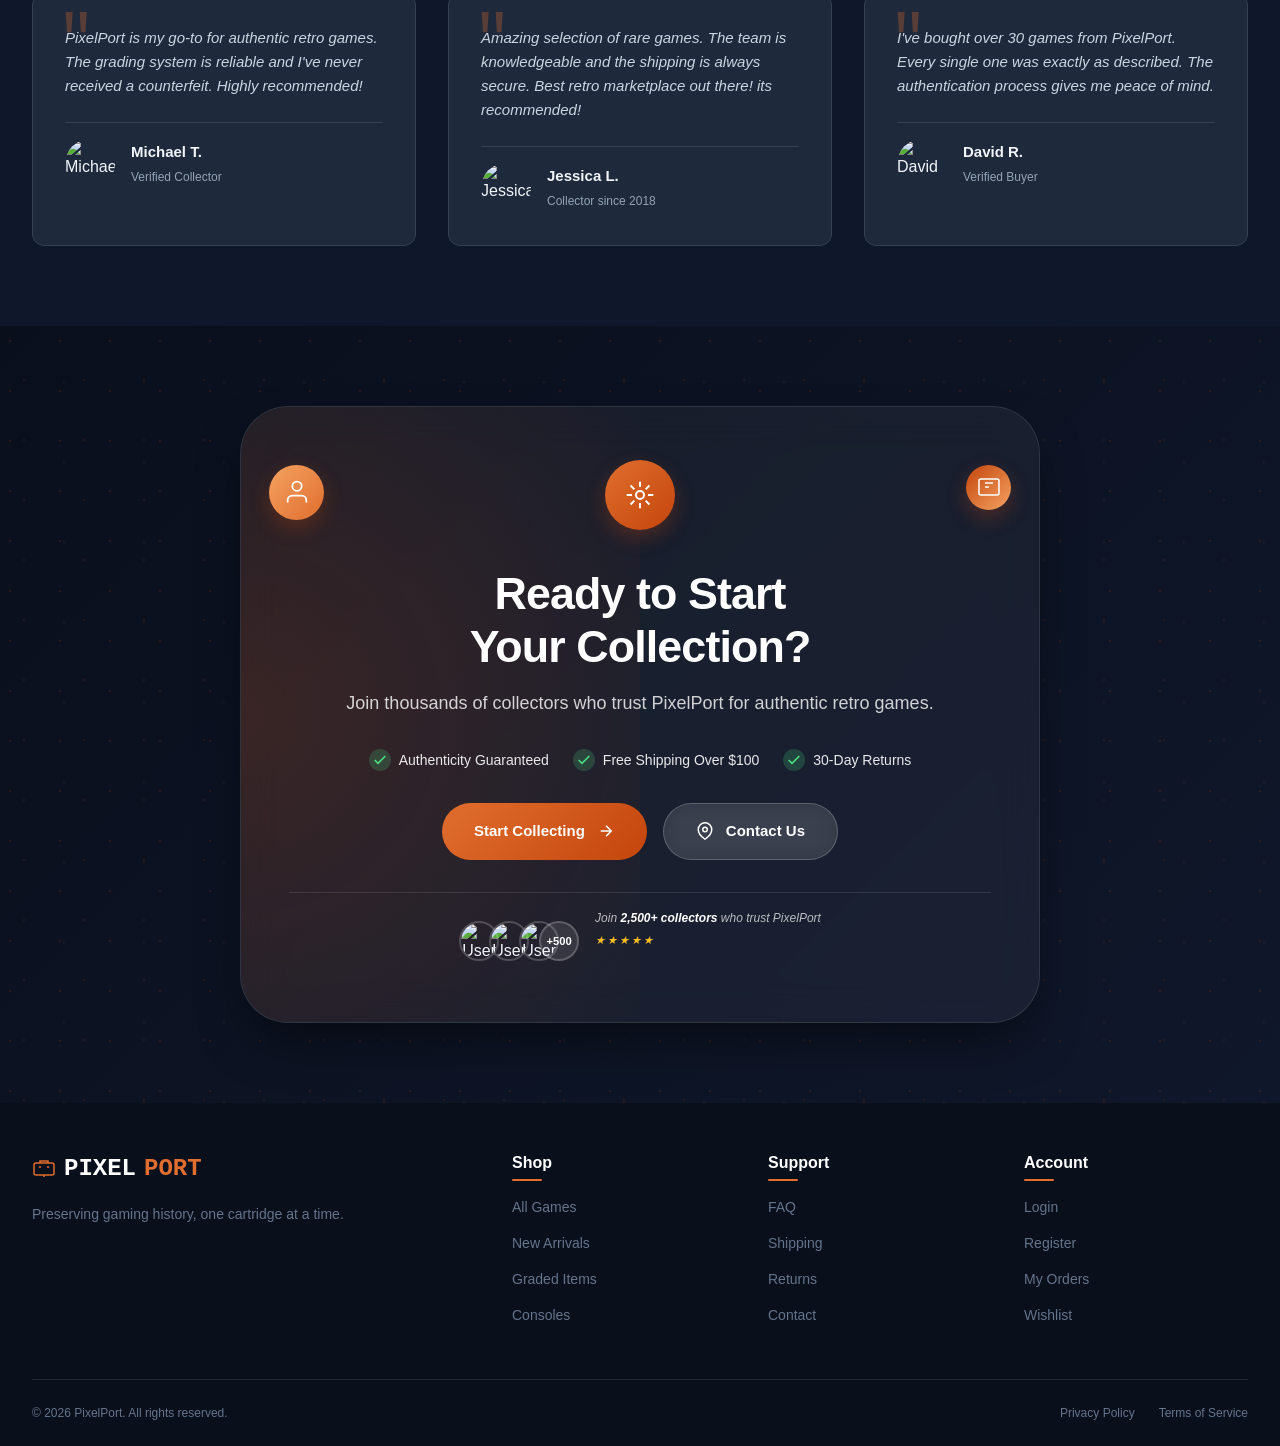
==== commit c669a867: "Update about.html" ====
--- a/about.html
+++ b/about.html
@@ -311,7 +311,7 @@
                     <div class="team-info">
                         <h3>Alex Chen</h3>
                         <p class="team-title">Founder & CEO</p>
-                        <p class="team-bio">Retro gaming collector since 1995. Alex started PixelPort to create a trusted space for authentic games.</p>
+                        <p class="team-bio">Retro gaming 2026. Alex started PixelPort to create a trusted space for authentic games.</p>
                         <div class="team-social">
                             <a href="#" aria-label="LinkedIn">
                                 <svg width="18" height="18" viewBox="0 0 24 24" fill="none" stroke="currentColor" stroke-width="1.5">
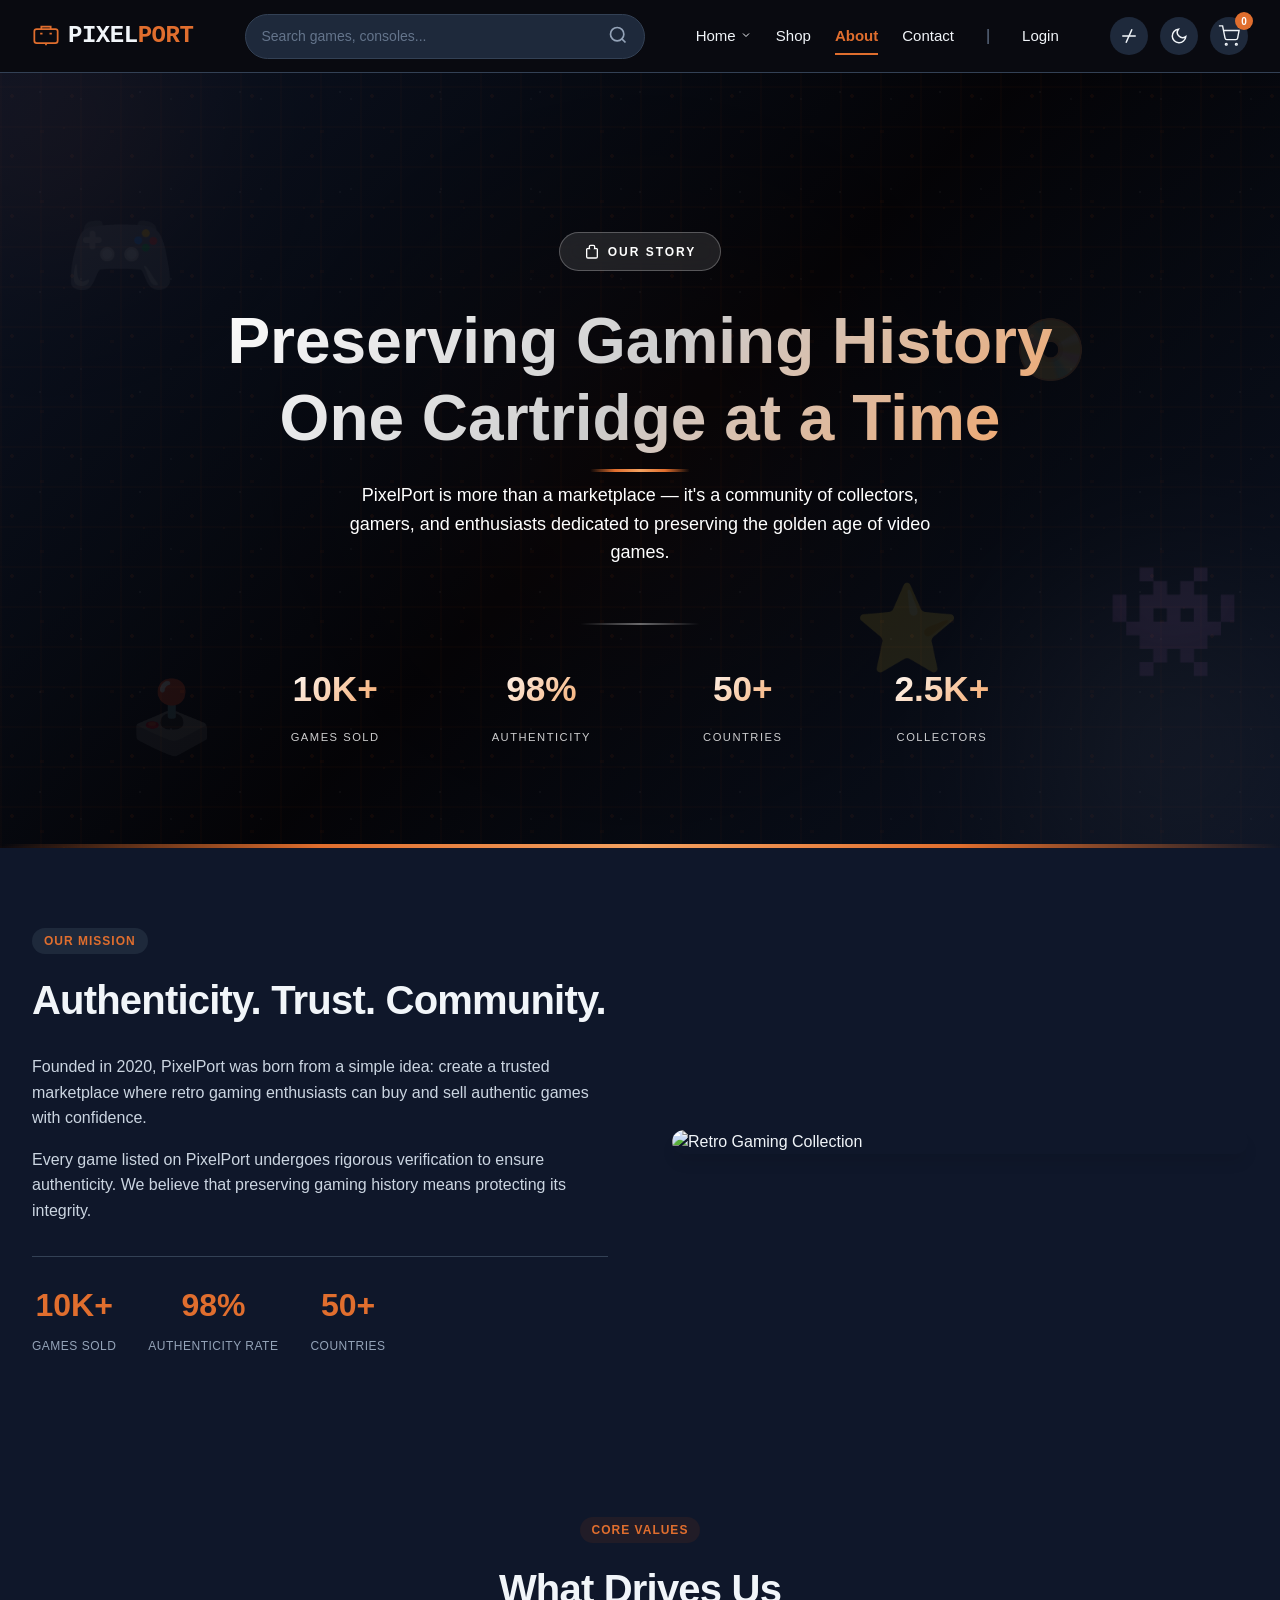
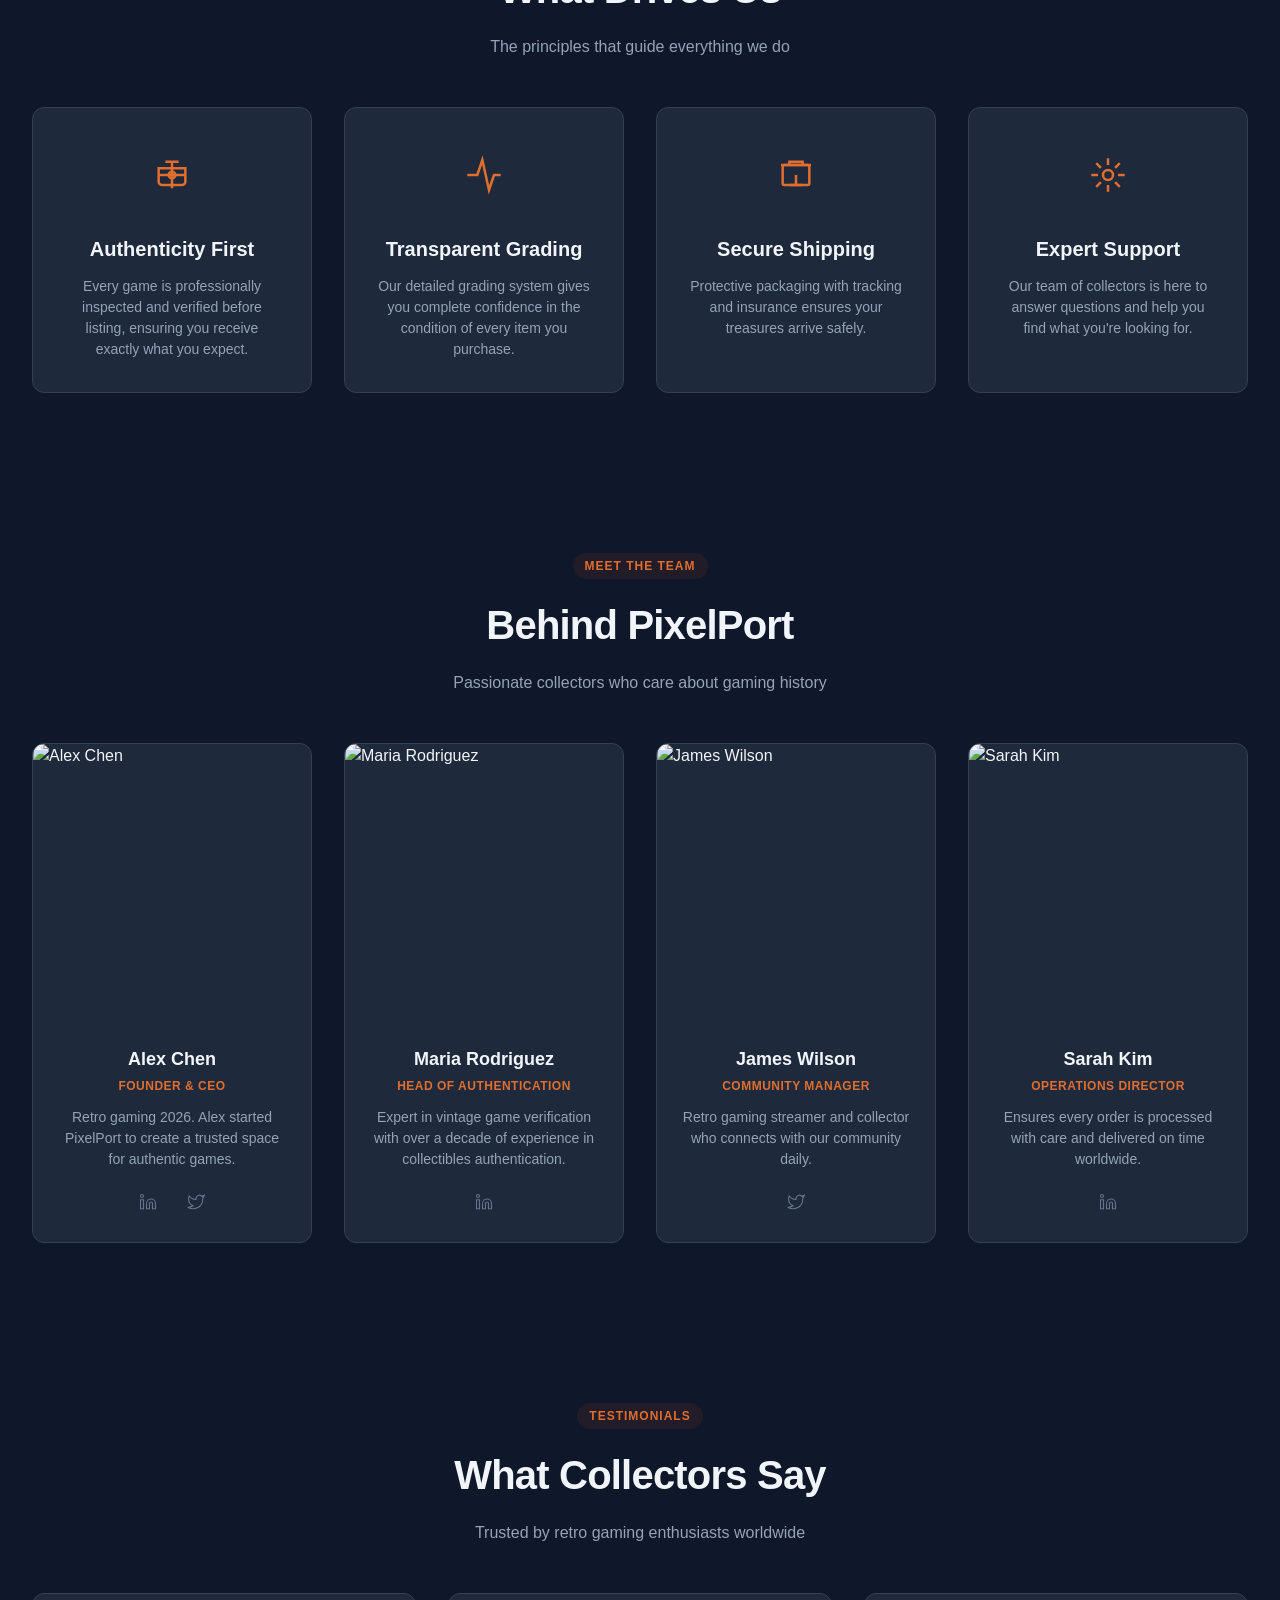
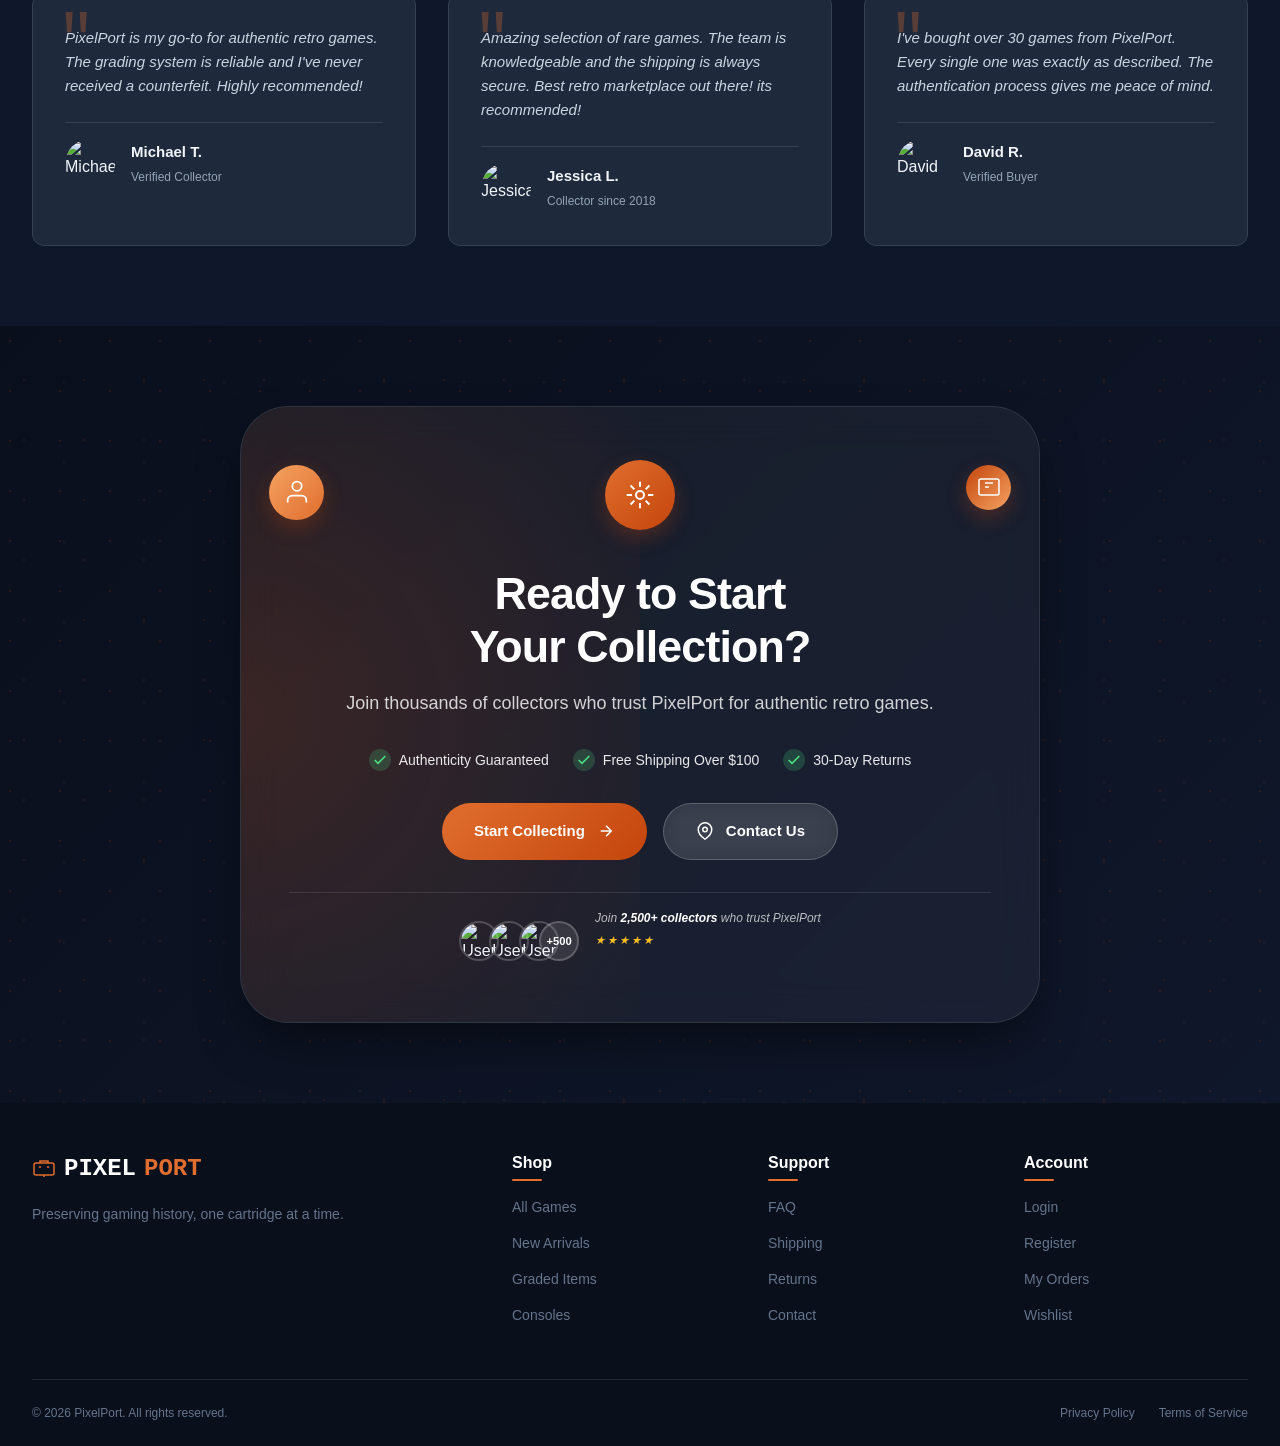
==== commit 37a06d01: "Update about.html" ====
--- a/about.html
+++ b/about.html
@@ -92,8 +92,7 @@
                     <li class="nav-divider desktop-only">|</li>
                     <li class="nav-auth" id="authLinks">
                         <a href="#" class="auth-link" id="loginNavLink">Login</a>
-                        <span class="auth-sep">/</span>
-                        <a href="#" class="auth-link" id="registerNavLink">Register</a>
+                       
                     </li>
                     
                 </ul>
@@ -587,76 +586,102 @@
     </div>
 </footer>
 
-    <!-- Login Modal -->
-    <div class="modal" id="loginModal">
-        <div class="modal-overlay"></div>
-        <div class="modal-container">
-            <button class="modal-close" id="closeLoginModal">&times;</button>
-            <div class="modal-header">
-                <svg width="48" height="48" viewBox="0 0 24 24" fill="none" stroke="var(--primary)" stroke-width="1.5">
-                    <path d="M15 3h4a2 2 0 0 1 2 2v14a2 2 0 0 1-2 2h-4M10 17l5-5-5-5M15 12H3"/>
-                </svg>
-                <h2>Welcome Back</h2>
-                <p>Login to your PixelPort account</p>
-            </div>
-            <form class="modal-form" id="loginForm">
-                <div class="form-group">
-                    <label>Email Address</label>
-                    <input type="email" placeholder="Enter your email" required>
-                </div>
-                <div class="form-group">
-                    <label>Password</label>
-                    <input type="password" placeholder="Enter your password" required>
-                </div>
-                <div class="form-options">
-                    <label class="checkbox"><input type="checkbox"> Remember me</label>
-                    <a href="#" class="forgot-link">Forgot Password?</a>
-                </div>
-                <button type="submit" class="btn-primary btn-full">Login</button>
-                <p class="form-footer">Don't have an account? <a href="#" id="switchToRegister">Sign up</a></p>
-            </form>
-        </div>
+<!-- Login Modal -->
+<div class="modal" id="loginModal">
+    <div class="modal-overlay"></div>
+    <div class="modal-container">
+        <button class="modal-close" id="closeLoginModal">&times;</button>
+        <div class="modal-header">
+            <div class="modal-brand">
+                <a href="index.html" class="modal-logo">
+                    <svg width="24" height="24" viewBox="0 0 24 24" fill="none" stroke="currentColor" stroke-width="1.5">
+                        <rect x="2" y="6" width="20" height="12" rx="2"/>
+                        <path d="M8 6V4h8v2M12 18v2M7 10h2M15 10h2"/>
+                    </svg>
+                    PIXEL<span>PORT</span>
+                </a>
+            </div>
+            <svg width="48" height="48" viewBox="0 0 24 24" fill="none" stroke="var(--primary)" stroke-width="1.5">
+                <path d="M15 3h4a2 2 0 0 1 2 2v14a2 2 0 0 1-2 2h-4M10 17l5-5-5-5M15 12H3"/>
+            </svg>
+            <h2>Welcome Back</h2>
+            <p>Login to your PixelPort account</p>
+        </div>
+        <form class="modal-form" id="loginForm">
+            <div class="form-group">
+                <label>Email Address</label>
+                <input type="email" placeholder="Enter your email" required>
+            </div>
+            <div class="form-group">
+                <label>Password</label>
+                <input type="password" placeholder="Enter your password" required>
+            </div>
+            <div class="form-options">
+                <label class="checkbox">
+                    <input type="checkbox"> Remember me
+                </label>
+                <a href="#" class="forgot-link">Forgot Password?</a>
+            </div>
+            <button type="submit" class="btn-primary btn-full">Login</button>
+            <p class="form-footer">
+                Don't have an account? <a href="#" id="switchToRegister">Sign up</a>
+            </p>
+        </form>
     </div>
-
-    <!-- Register Modal -->
-    <div class="modal" id="registerModal">
-        <div class="modal-overlay"></div>
-        <div class="modal-container">
-            <button class="modal-close" id="closeRegisterModal">&times;</button>
-            <div class="modal-header">
-                <svg width="48" height="48" viewBox="0 0 24 24" fill="none" stroke="var(--primary)" stroke-width="1.5">
-                    <path d="M20 21v-2a4 4 0 0 0-4-4H8a4 4 0 0 0-4 4v2"/>
-                    <circle cx="12" cy="7" r="4"/>
-                    <path d="M17 3l4 4-4 4M21 7h-8"/>
-                </svg>
-                <h2>Create Account</h2>
-                <p>Join the PixelPort community</p>
-            </div>
-            <form class="modal-form" id="registerForm">
-                <div class="form-group">
-                    <label>Full Name</label>
-                    <input type="text" placeholder="Enter your full name" required>
-                </div>
-                <div class="form-group">
-                    <label>Email Address</label>
-                    <input type="email" placeholder="Enter your email" required>
-                </div>
-                <div class="form-group">
-                    <label>Password</label>
-                    <input type="password" placeholder="Create a password" required>
-                </div>
-                <div class="form-group">
-                    <label>Confirm Password</label>
-                    <input type="password" placeholder="Confirm your password" required>
-                </div>
-                <div class="form-options">
-                    <label class="checkbox"><input type="checkbox" required> I agree to the <a href="#">Terms of Service</a></label>
-                </div>
-                <button type="submit" class="btn-primary btn-full">Create Account</button>
-                <p class="form-footer">Already have an account? <a href="#" id="switchToLogin">Sign in</a></p>
-            </form>
-        </div>
+</div>
+
+<!-- Register Modal -->
+<div class="modal" id="registerModal">
+    <div class="modal-overlay"></div>
+    <div class="modal-container">
+        <button class="modal-close" id="closeRegisterModal">&times;</button>
+        <div class="modal-header">
+            <div class="modal-brand">
+                <a href="index.html" class="modal-logo">
+                    <svg width="24" height="24" viewBox="0 0 24 24" fill="none" stroke="currentColor" stroke-width="1.5">
+                        <rect x="2" y="6" width="20" height="12" rx="2"/>
+                        <path d="M8 6V4h8v2M12 18v2M7 10h2M15 10h2"/>
+                    </svg>
+                    PIXEL<span>PORT</span>
+                </a>
+            </div>
+            <svg width="48" height="48" viewBox="0 0 24 24" fill="none" stroke="var(--primary)" stroke-width="1.5">
+                <path d="M20 21v-2a4 4 0 0 0-4-4H8a4 4 0 0 0-4 4v2"/>
+                <circle cx="12" cy="7" r="4"/>
+                <path d="M17 3l4 4-4 4M21 7h-8"/>
+            </svg>
+            <h2>Create Account</h2>
+            <p>Join the PixelPort community</p>
+        </div>
+        <form class="modal-form" id="registerForm">
+            <div class="form-group">
+                <label>Full Name</label>
+                <input type="text" placeholder="Enter your full name" required>
+            </div>
+            <div class="form-group">
+                <label>Email Address</label>
+                <input type="email" placeholder="Enter your email" required>
+            </div>
+            <div class="form-group">
+                <label>Password</label>
+                <input type="password" placeholder="Create a password" required>
+            </div>
+            <div class="form-group">
+                <label>Confirm Password</label>
+                <input type="password" placeholder="Confirm your password" required>
+            </div>
+            <div class="form-options">
+                <label class="checkbox">
+                    <input type="checkbox" required> I agree to the <a href="#">Terms of Service</a>
+                </label>
+            </div>
+            <button type="submit" class="btn-primary btn-full">Create Account</button>
+            <p class="form-footer">
+                Already have an account? <a href="#" id="switchToLogin">Sign in</a>
+            </p>
+        </form>
     </div>
+</div>
 
     <script src="assets/js/main.js"></script>
     <script src="assets/js/cart.js"></script>
--- a/assets/css/style.css
+++ b/assets/css/style.css
@@ -78,6 +78,38 @@
   direction: rtl;
 }
 
+/* ===== RTL LOGO ADJUSTMENTS - ONLY CHANGE ADDED ===== */
+/* Reverse logo order in RTL so icon appears on the right side (common RTL pattern) */
+[dir="rtl"] .pixel-logo {
+  flex-direction: row-reverse;
+}
+
+[dir="rtl"] .pixel-logo svg {
+  margin-left: 0;
+  margin-right: 0;
+}
+
+/* Footer logo RTL adjustment */
+[dir="rtl"] .footer-logo {
+  flex-direction: row-reverse;
+}
+
+[dir="rtl"] .footer-logo svg {
+  margin-left: 0;
+  margin-right: 0;
+}
+
+/* Mobile logo RTL adjustment */
+[dir="rtl"] .mobile-logo-link {
+  flex-direction: row-reverse;
+}
+
+[dir="rtl"] .mobile-logo-link svg {
+  margin-left: 0;
+  margin-right: 0;
+}
+/* ===== END RTL LOGO ADJUSTMENTS ===== */
+
 /* Reset & Base */
 * {
   margin: 0;
@@ -1349,3 +1381,340 @@
     display: none;
   }
 }
+
+/* ============================================
+   MODAL STYLES - FIXED
+   ============================================ */
+.modal {
+    position: fixed;
+    top: 0;
+    left: 0;
+    right: 0;
+    bottom: 0;
+    z-index: 1100;
+    display: none;
+    align-items: center;
+    justify-content: center;
+    padding: 1rem;
+}
+
+.modal.active {
+    display: flex;
+}
+
+.modal-overlay {
+    position: fixed;
+    top: 0;
+    left: 0;
+    right: 0;
+    bottom: 0;
+    background: rgba(0, 0, 0, 0.75);
+    backdrop-filter: blur(4px);
+    z-index: 0;
+}
+
+.modal-container {
+    position: relative;
+    background: var(--card-bg);
+    border-radius: var(--radius-xl);
+    max-width: 480px;
+    width: 100%;
+    padding: 2rem;
+    box-shadow: var(--shadow-xl);
+    animation: modalSlideIn 0.3s ease;
+    z-index: 1;
+    max-height: 90vh;
+    overflow-y: auto;
+}
+
+@keyframes modalSlideIn {
+    from { opacity: 0; transform: translateY(-20px); }
+    to   { opacity: 1; transform: translateY(0); }
+}
+
+.modal-close {
+    position: absolute;
+    top: 1rem;
+    right: 1rem;
+    font-size: 1.5rem;
+    color: var(--gray-400);
+    cursor: pointer;
+    transition: var(--transition);
+    background: none;
+    border: none;
+    line-height: 1;
+    z-index: 2;
+}
+
+.modal-close:hover {
+    color: var(--danger);
+}
+
+/* Modal Brand Logo */
+.modal-brand {
+    display: flex;
+    justify-content: center;
+    margin-bottom: 1rem;
+}
+
+.modal-logo {
+    display: flex;
+    align-items: center;
+    gap: 0.5rem;
+    font-family: 'Space Mono', monospace;
+    font-weight: 700;
+    font-size: 1.25rem;
+    letter-spacing: -0.02em;
+    color: var(--body-color);
+}
+
+.modal-logo svg {
+    color: var(--primary);
+}
+
+.modal-logo span {
+    color: var(--primary);
+}
+
+.modal-header {
+    text-align: center;
+    margin-bottom: 1.5rem;
+}
+
+.modal-header svg {
+    margin-bottom: 0.75rem;
+}
+
+.modal-header h2 {
+    font-size: 1.5rem;
+    margin-bottom: 0.25rem;
+    color: var(--body-color);
+}
+
+.modal-header p {
+    font-size: 0.875rem;
+    color: var(--gray-500);
+}
+
+.modal-form {
+    display: flex;
+    flex-direction: column;
+    gap: 1rem;
+}
+
+.form-group {
+    display: flex;
+    flex-direction: column;
+    gap: 0.5rem;
+}
+
+.form-group label {
+    font-size: 0.875rem;
+    font-weight: 500;
+    color: var(--body-color);
+}
+
+.form-group input {
+    padding: 0.75rem 1rem;
+    background: var(--input-bg);
+    border: 1px solid var(--input-border);
+    border-radius: var(--radius-md);
+    color: var(--body-color);
+    font-size: 0.875rem;
+    font-family: inherit;
+    transition: var(--transition);
+}
+
+.form-group input:focus {
+    outline: none;
+    border-color: var(--primary);
+    box-shadow: 0 0 0 3px rgba(196, 69, 12, 0.1);
+}
+
+/* ← THIS fixes "Remember me Forgot Password?" being joined */
+.form-options {
+    display: flex;
+    justify-content: space-between;
+    align-items: center;
+    flex-wrap: wrap;
+    gap: 0.5rem;
+}
+
+.checkbox {
+    display: flex;
+    align-items: center;
+    gap: 0.5rem;
+    font-size: 0.875rem;
+    color: var(--gray-600);
+    cursor: pointer;
+}
+
+.checkbox input {
+    width: 16px;
+    height: 16px;
+    accent-color: var(--primary);
+    cursor: pointer;
+}
+
+.forgot-link {
+    font-size: 0.875rem;
+    color: var(--primary);
+    text-decoration: none;
+    transition: var(--transition);
+}
+
+.forgot-link:hover {
+    text-decoration: underline;
+}
+
+.btn-full {
+    width: 100%;
+    padding: 0.875rem;
+    font-size: 1rem;
+    border-radius: var(--radius-md);
+}
+
+.form-footer {
+    text-align: center;
+    font-size: 0.875rem;
+    color: var(--gray-500);
+    margin-top: 0.5rem;
+}
+
+.form-footer a {
+    color: var(--primary);
+    font-weight: 600;
+    text-decoration: none;
+}
+
+.form-footer a:hover {
+    text-decoration: underline;
+}
+
+/* ============================================
+   MODAL OVERRIDE FIX
+   Prevents index.css from breaking modal styles
+   ============================================ */
+
+/* Force modals hidden on load */
+#loginModal,
+#registerModal {
+    display: none;
+    position: fixed;
+    top: 0;
+    left: 0;
+    right: 0;
+    bottom: 0;
+    z-index: 9999;
+    align-items: center;
+    justify-content: center;
+    padding: 1rem;
+    background: transparent;
+}
+
+#loginModal.active,
+#registerModal.active {
+    display: flex !important;
+}
+
+/* Fix modal form-note conflict with newsletter form-note */
+.modal .form-note {
+    display: flex;
+    flex-direction: column;
+    align-items: center;
+    gap: 0.25rem;
+    margin-top: 0.5rem;
+    font-size: 0.75rem;
+    color: var(--gray-500);
+    text-align: center;
+    background: transparent;
+}
+
+.modal .form-note span {
+    color: var(--gray-500);
+    background: transparent;
+    padding: 0;
+}
+
+/* Fix modal form-group conflict */
+.modal .form-group {
+    display: flex;
+    flex-direction: column;
+    gap: 0.5rem;
+    grid-column: unset;
+    width: 100%;
+}
+
+.modal .form-group input {
+    padding: 0.75rem 1rem;
+    background: var(--input-bg);
+    border: 1.5px solid var(--input-border);
+    border-radius: var(--radius-md);
+    color: var(--body-color);
+    font-size: 0.875rem;
+    font-family: inherit;
+    width: 100%;
+    box-sizing: border-box;
+}
+
+.modal .form-group input:focus {
+    outline: none;
+    border-color: var(--primary);
+    box-shadow: 0 0 0 3px rgba(196, 69, 12, 0.1);
+}
+
+/* Fix modal form-options */
+.modal .form-options {
+    display: flex;
+    justify-content: space-between;
+    align-items: center;
+    flex-wrap: wrap;
+    gap: 0.5rem;
+    grid-template-columns: unset;
+}
+
+/* Fix modal form-row conflict */
+.modal .modal-form {
+    display: flex;
+    flex-direction: column;
+    gap: 1rem;
+    grid-template-columns: unset;
+}
+
+/* Prevent stat-item styles leaking into modal */
+.modal .stat-item {
+    display: flex;
+    align-items: center;
+    gap: 0;
+    font-size: unset;
+    color: unset;
+    padding: 0;
+    border: none;
+    background: transparent;
+}
+
+a.modal-logo {
+    text-decoration: none;
+    color: var(--body-color);
+    display: inline-flex;
+    align-items: center;
+    gap: 0.5rem;
+    font-family: 'Space Mono', monospace;
+    font-weight: 700;
+    font-size: 1.25rem;
+    letter-spacing: -0.02em;
+    transition: opacity 0.2s ease;
+}
+
+a.modal-logo:hover {
+    opacity: 0.75;
+}
+
+a.modal-logo svg {
+    color: var(--primary);
+}
+
+a.modal-logo span {
+    color: var(--primary);
+}
+
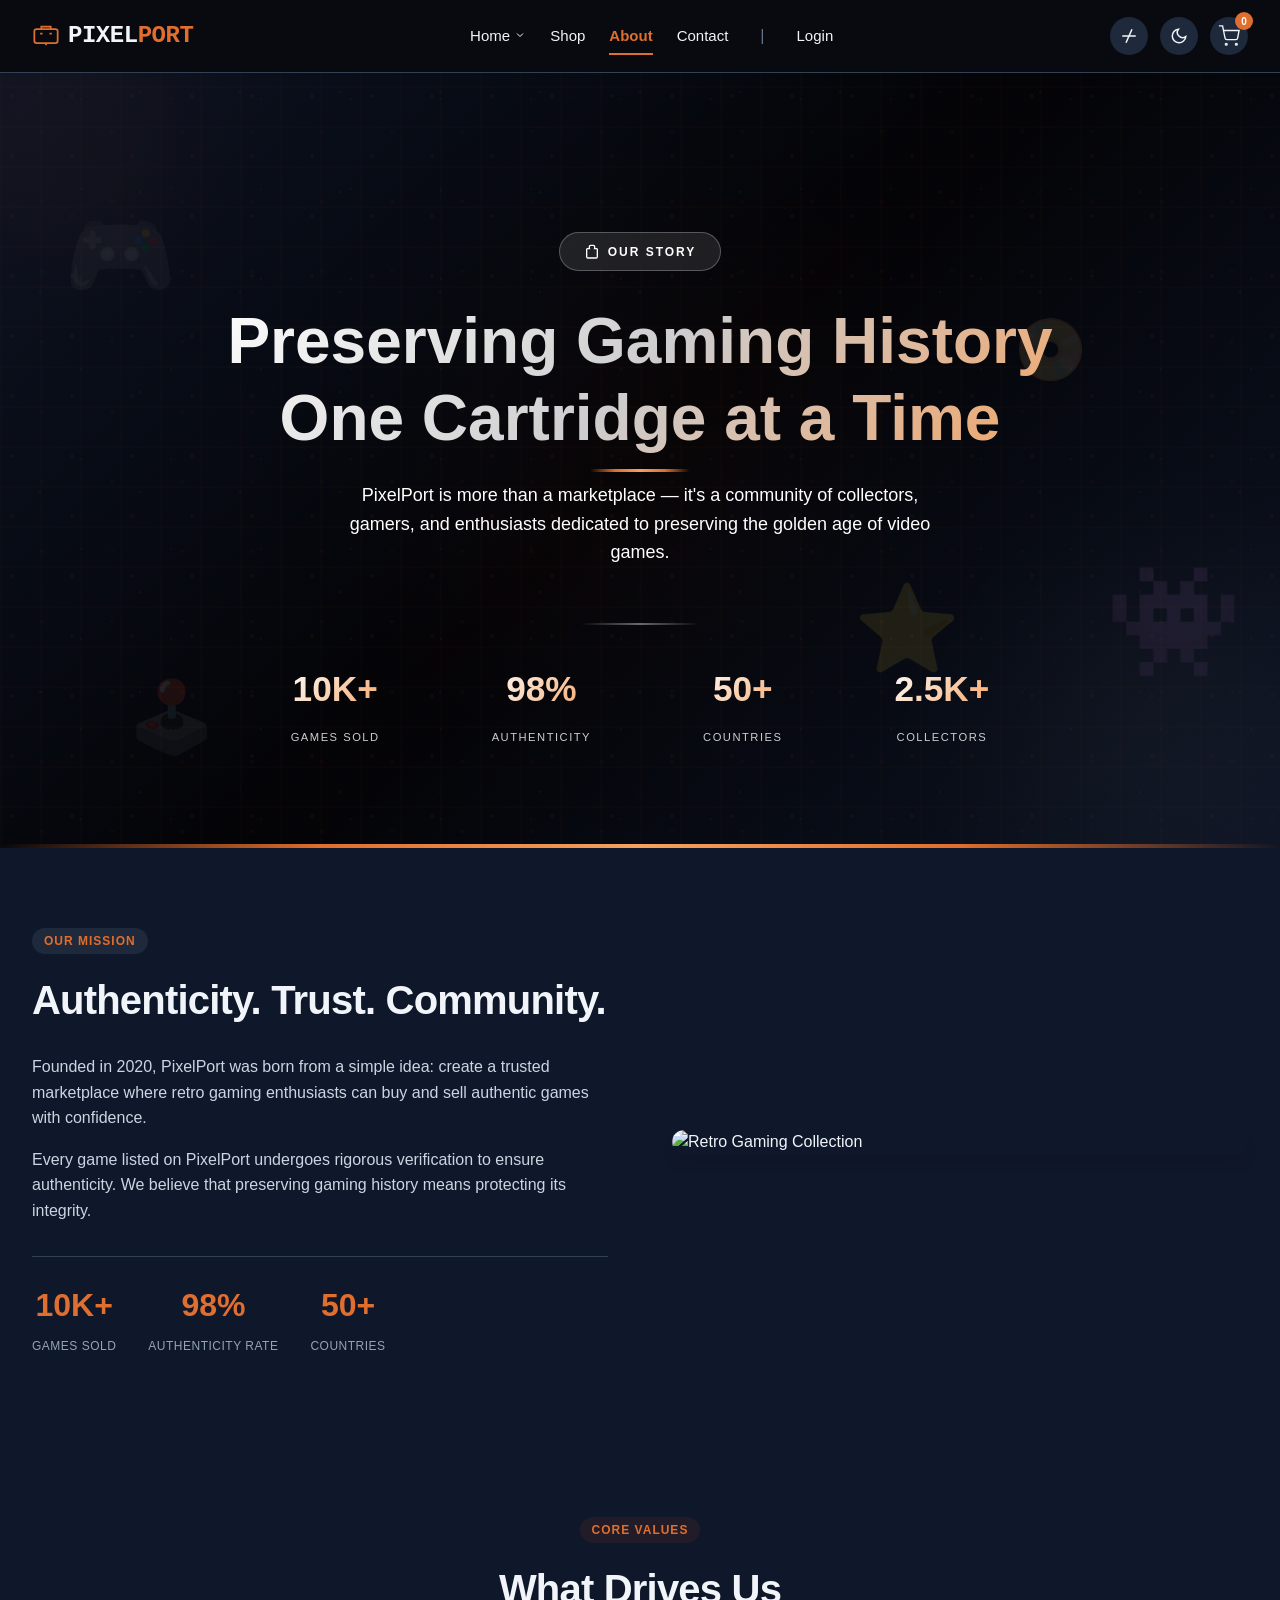
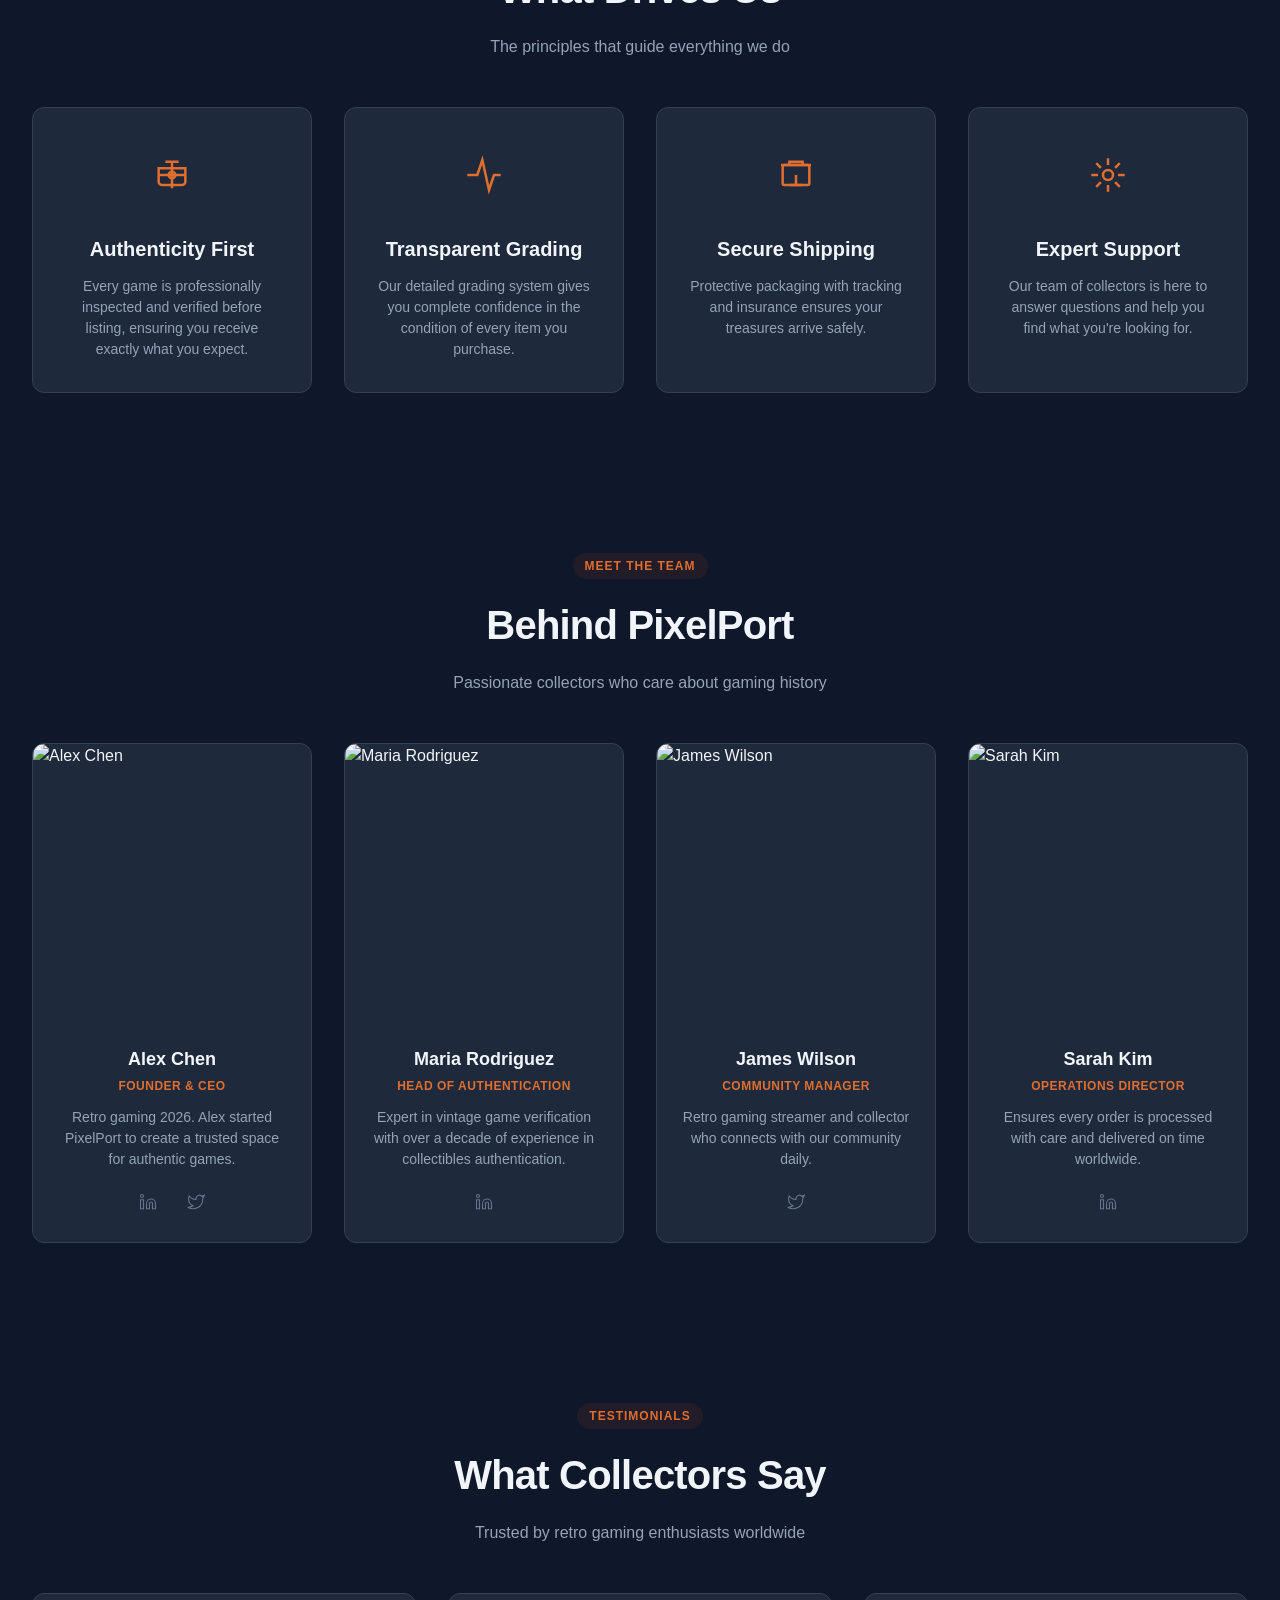
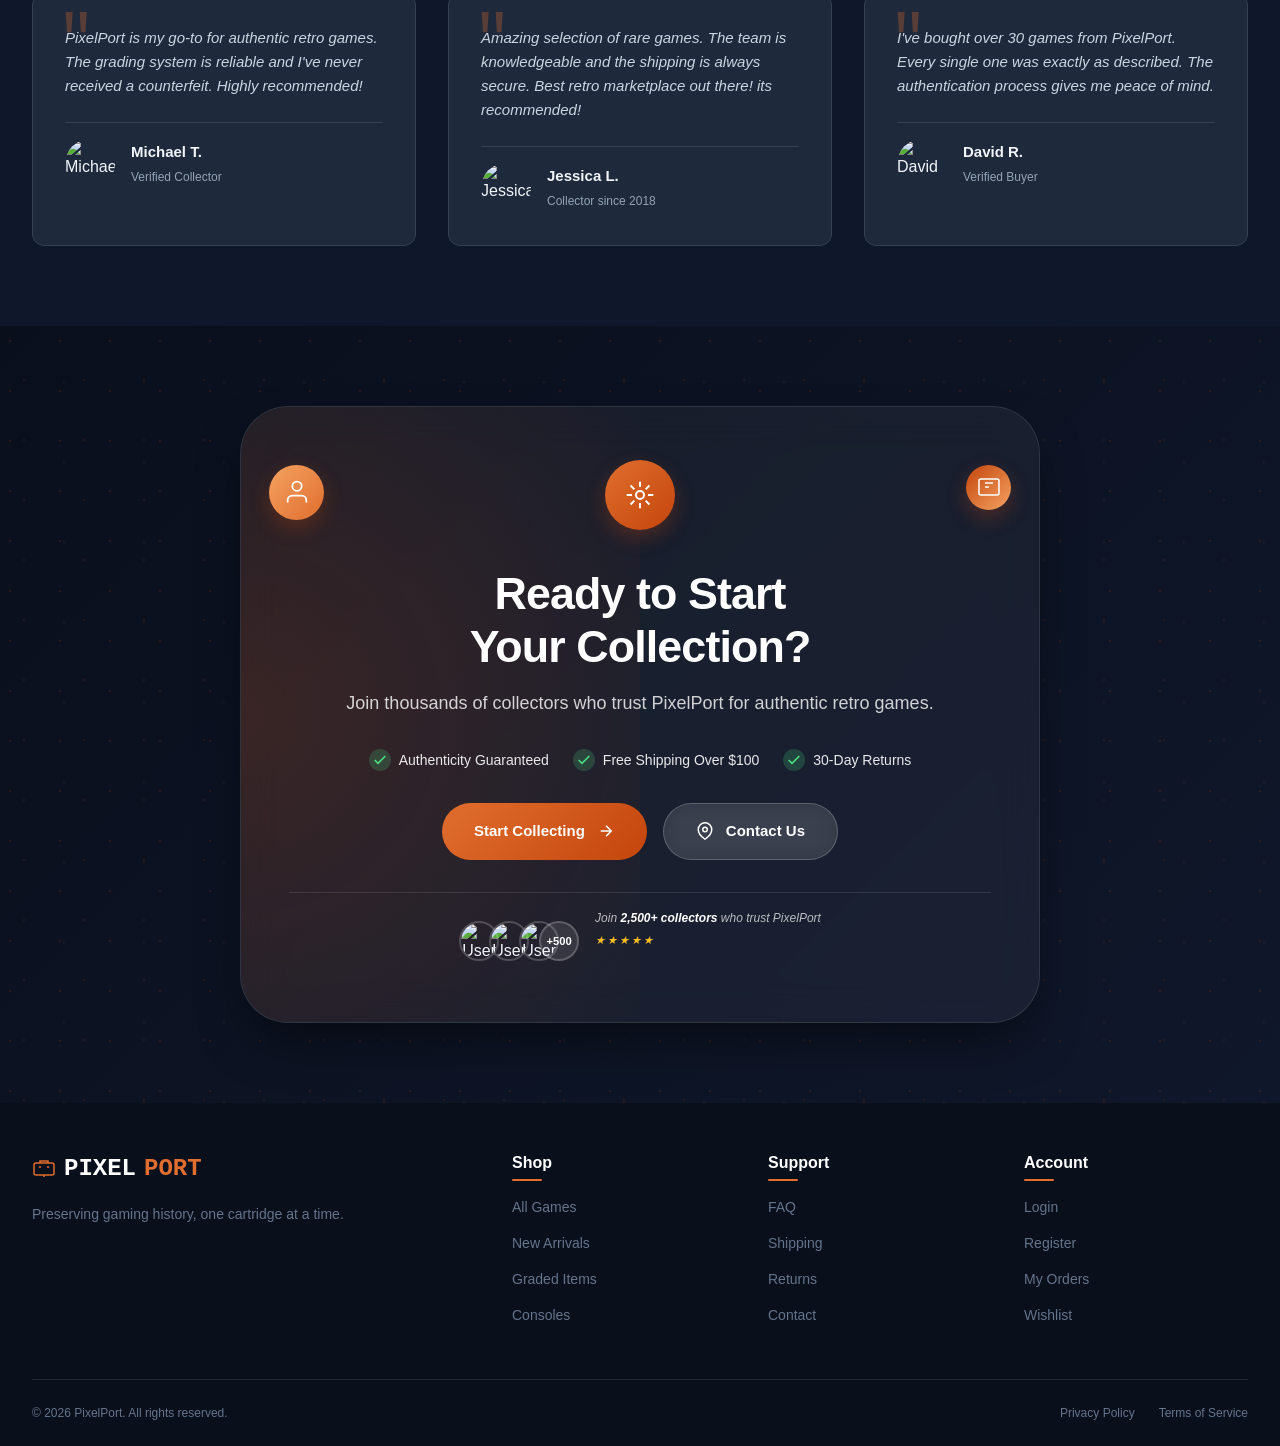
==== commit fb48f9cc: "Update about.html" ====
--- a/about.html
+++ b/about.html
@@ -38,16 +38,6 @@
                     </div>
                 </a>
 
-                <!-- Search Bar - Desktop Only -->
-                <div class="search-bar desktop-only">
-                    <input type="text" placeholder="Search games, consoles..." id="searchInput">
-                    <button class="search-btn">
-                        <svg width="20" height="20" viewBox="0 0 24 24" fill="none" stroke="currentColor" stroke-width="2">
-                            <circle cx="11" cy="11" r="8"/>
-                            <path d="M21 21L16 16"/>
-                        </svg>
-                    </button>
-                </div>
 
                 <!-- Navigation Menu -->
                 <ul class="nav-menu" id="navMenu">
@@ -138,20 +128,7 @@
         </div>
     </header>
 
-    <!-- Mobile Search Bar -->
-    <div class="mobile-search mobile-only">
-        <div class="container">
-            <div class="mobile-search-wrapper">
-                <input type="text" placeholder="Search games, consoles..." id="mobileSearchInput">
-                <button class="mobile-search-btn">
-                    <svg width="18" height="18" viewBox="0 0 24 24" fill="none" stroke="currentColor" stroke-width="2">
-                        <circle cx="11" cy="11" r="8"/>
-                        <path d="M21 21L16 16"/>
-                    </svg>
-                </button>
-            </div>
-        </div>
-    </div>
+  
 
     <!-- About Hero Section -->
 <!-- About Hero Section - Unique Premium Design -->
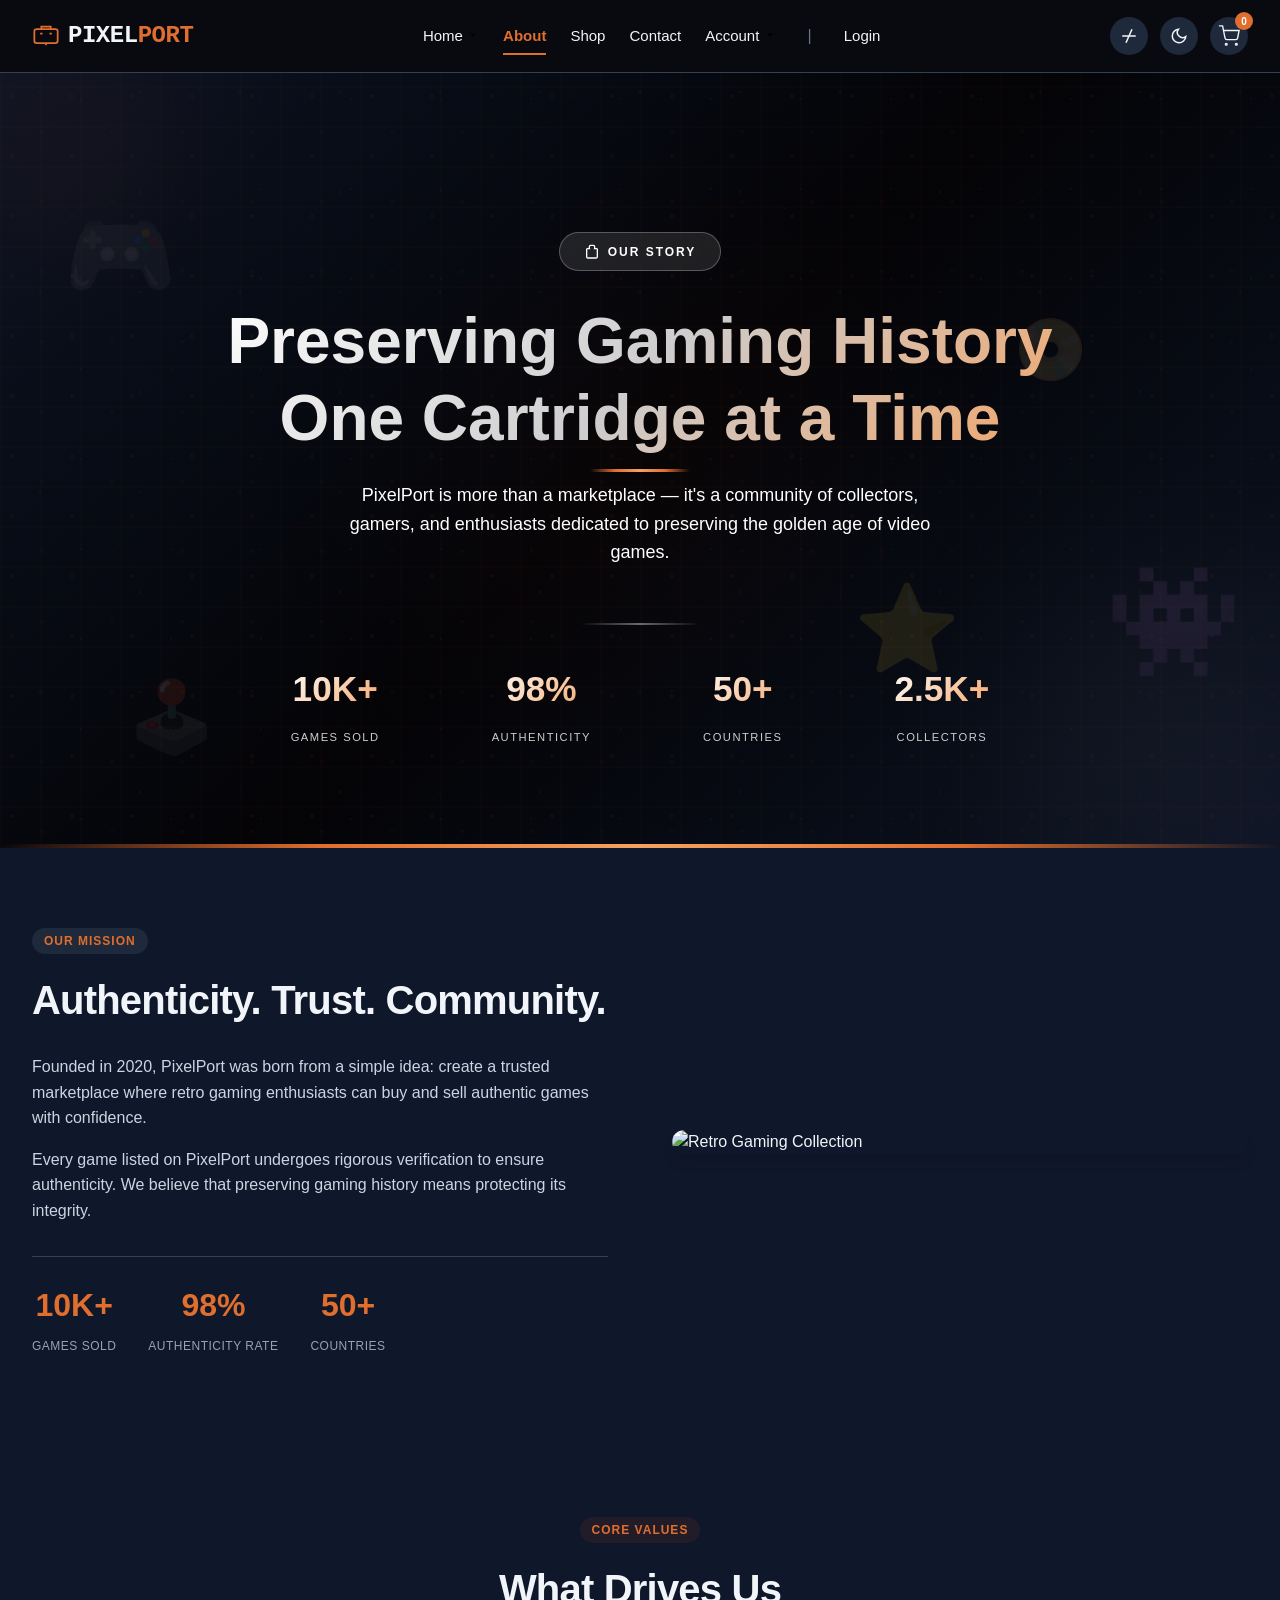
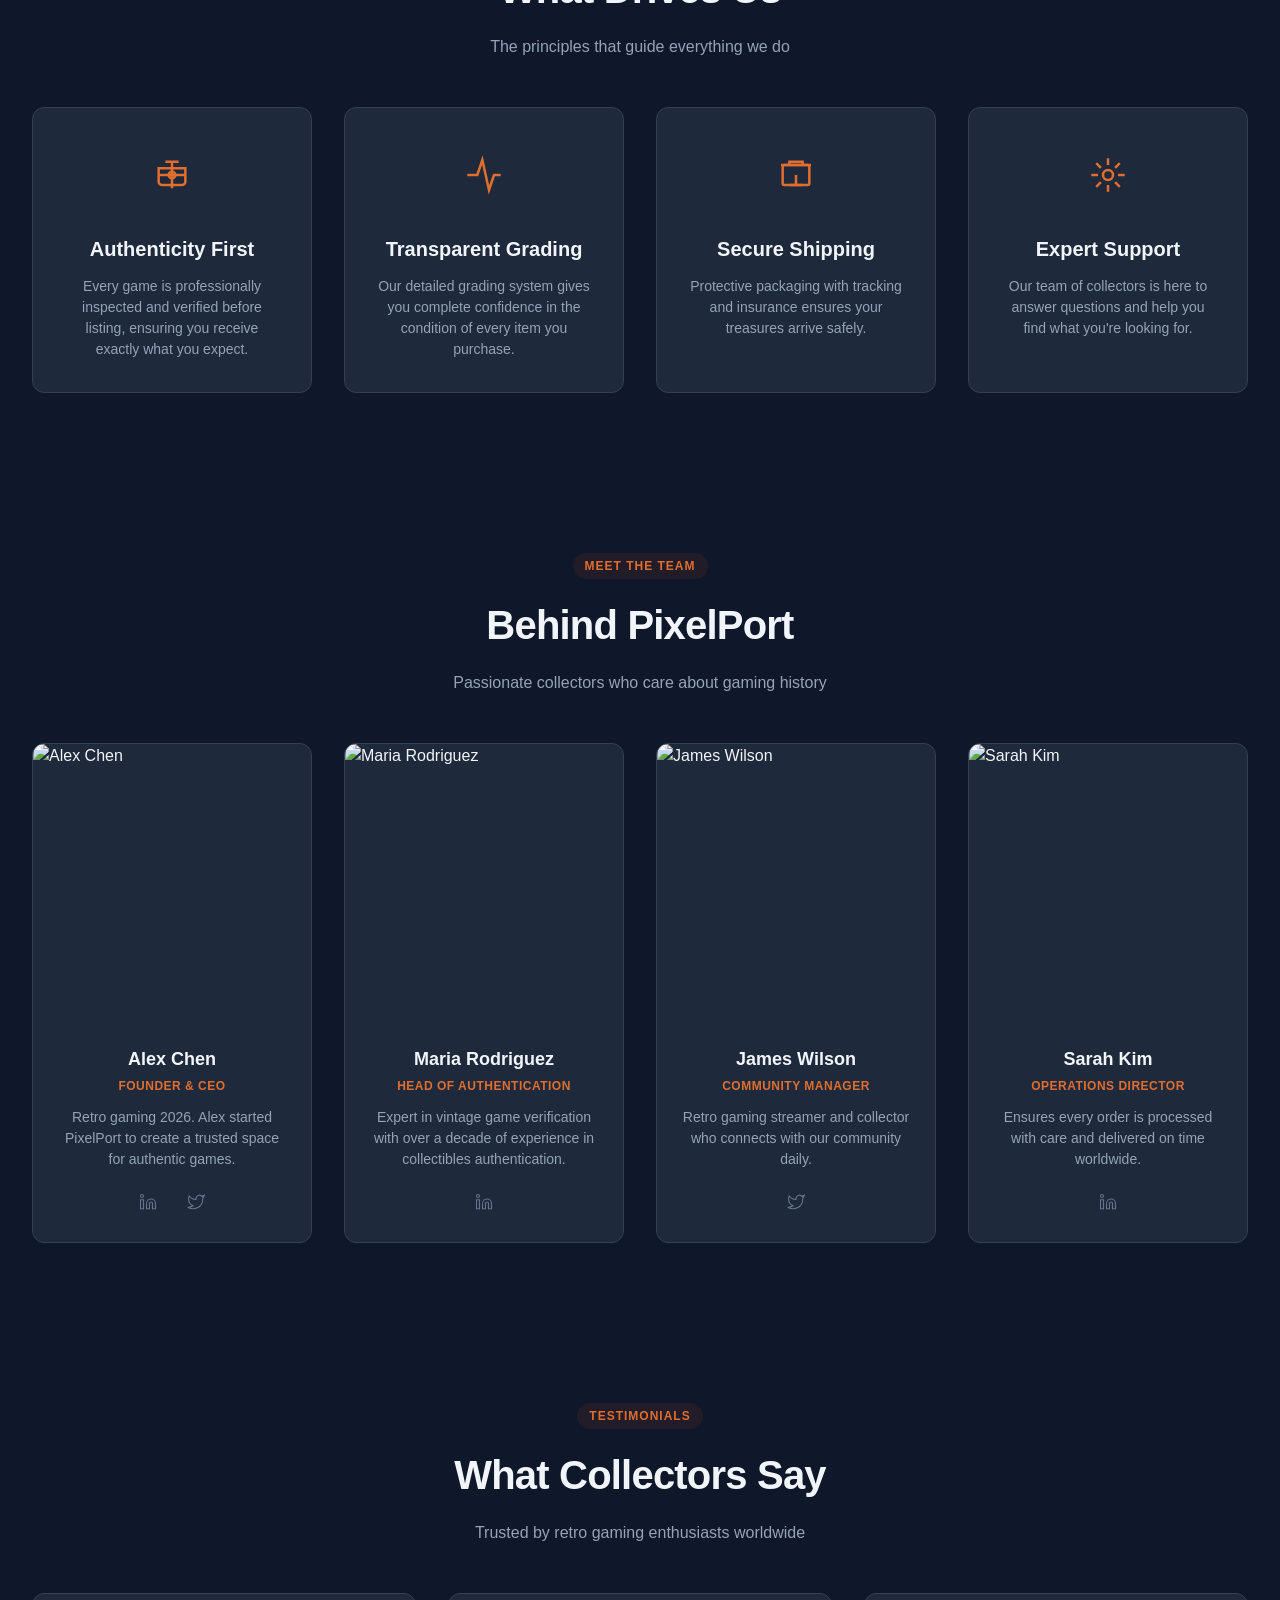
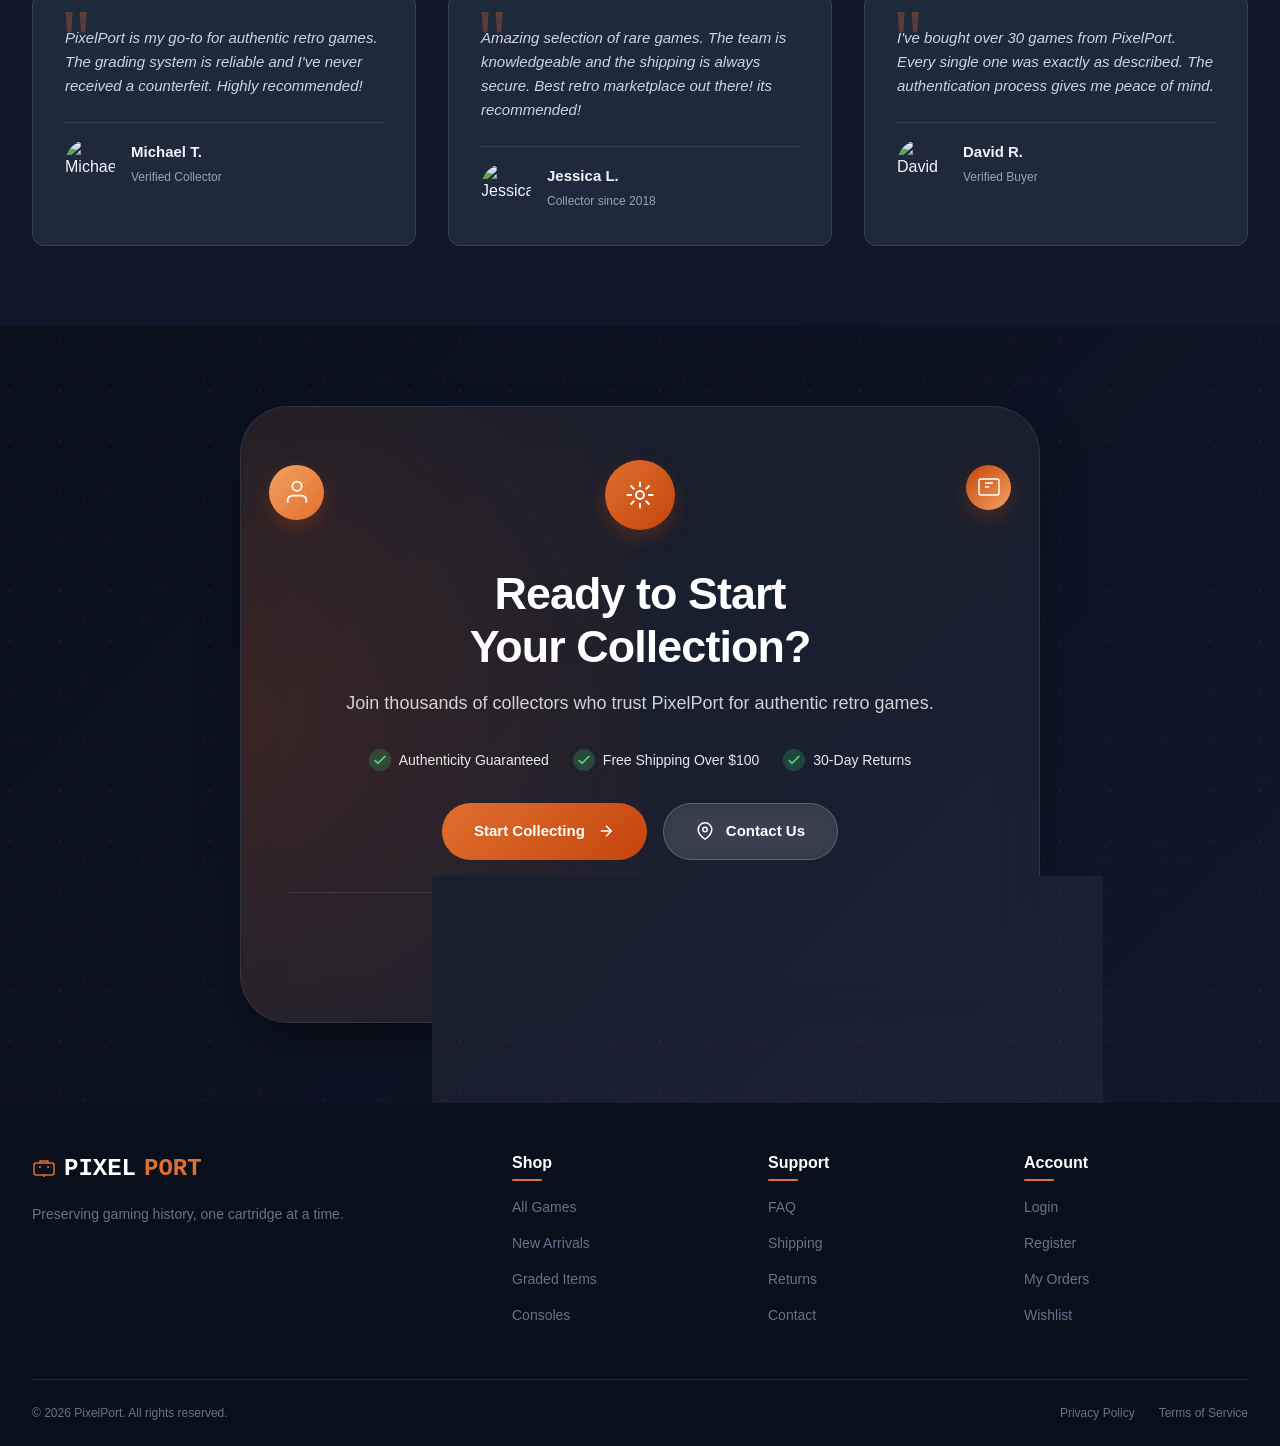
==== commit b121ea0c: "Update print statement from 'Hello' to 'Goodbye'" ====
--- a/about.html
+++ b/about.html
@@ -39,44 +39,53 @@
                 </a>
 
 
-                <!-- Navigation Menu -->
-                <ul class="nav-menu" id="navMenu">
-                    <li class="nav-item dropdown">
-                        <a href="#" class="dropdown-trigger" id="homeDropdown">
-                            <span class="nav-text">Home</span>
-                            <svg class="dropdown-arrow" width="12" height="12" viewBox="0 0 24 24" fill="none" stroke="currentColor" stroke-width="2">
-                                <polyline points="6 9 12 15 18 9"/>
-                            </svg>
-                        </a>
-                        <ul class="dropdown-menu">
-                            <li class="dropdown-item">
-                                <a href="index.html" class="active">
-                                    <svg width="16" height="16" viewBox="0 0 24 24" fill="none" stroke="currentColor" stroke-width="2">
-                                        <path d="M3 9l9-7 9 7v11a2 2 0 0 1-2 2h-5v-8H9v8H5a2 2 0 0 1-2-2z"/>
-                                    </svg>
-                                    <span>Home 1 (Retro Landing)</span>
-                                    <svg class="arrow-icon" width="14" height="14" viewBox="0 0 24 24" fill="none" stroke="currentColor" stroke-width="2">
-                                        <path d="M5 12h14M12 5l7 7-7 7"/>
-                                    </svg>
-                                </a>
-                            </li>
-                            <li class="dropdown-item">
-                                <a href="home2.html">
-                                    <svg width="16" height="16" viewBox="0 0 24 24" fill="none" stroke="currentColor" stroke-width="2">
-                                        <path d="M20 7h-4.18A3 3 0 0 0 16 5.18V4a2 2 0 0 0-2-2h-4a2 2 0 0 0-2 2v1.18A3 3 0 0 0 8.18 7H4"/>
-                                        <path d="M4 7v12a2 2 0 0 0 2 2h12a2 2 0 0 0 2-2V7"/>
-                                    </svg>
-                                    <span>Home 2 (Marketplace)</span>
-                                    <svg class="arrow-icon" width="14" height="14" viewBox="0 0 24 24" fill="none" stroke="currentColor" stroke-width="2">
-                                        <path d="M5 12h14M12 5l7 7-7 7"/>
-                                    </svg>
-                                </a>
-                            </li>
-                        </ul>
-                    </li>
-                    <li><a href="shop.html">Shop</a></li>
-                    <li><a href="about.html">About</a></li>
-                    <li><a href="contact.html">Contact</a></li>
+               <!-- Navigation Menu -->
+
+<ul class="nav-menu" id="navMenu">
+
+    <!-- HOME DROPDOWN -->
+    <li class="nav-item dropdown">
+        <a href="#" class="dropdown-trigger" id="homeDropdown">
+            <span class="nav-text">Home</span>
+            <svg class="dropdown-arrow" width="12" height="12" viewBox="0 0 24 24">
+                <polyline points="6 9 12 15 18 9"/>
+            </svg>
+        </a>
+
+        <ul class="dropdown-menu">
+            <li class="dropdown-item">
+                <a href="index.html" class="active">Home 1 (Retro Landing)</a>
+            </li>
+            <li class="dropdown-item">
+                <a href="home2.html">Home 2 (Marketplace)</a>
+            </li>
+        </ul>
+    </li>
+
+    <!-- NORMAL LINKS -->
+    <li><a href="about.html">About</a></li>
+    <li><a href="shop.html">Shop</a></li>
+    <li><a href="contact.html">Contact</a></li>
+
+<!-- ACCOUNT DROPDOWN -->
+<li class="nav-item dropdown" id="userMenu" style="display: none;">
+    <a href="#" class="dropdown-trigger">
+        <span class="nav-text">Account</span>
+        <svg class="dropdown-arrow" width="12" height="12" viewBox="0 0 24 24">
+            <polyline points="6 9 12 15 18 9"/>
+        </svg>
+    </a>
+
+    <ul class="dropdown-menu">
+        <li class="dropdown-item" id="userDashboardMenuItem">
+            <a href="dashboard.html">My Dashboard</a>
+        </li>
+
+        <li class="dropdown-item" id="adminDashboardMenuItem">
+            <a href="admin-dashboard.html">Admin Panel</a>
+        </li>
+    </ul>
+</li>
                     
                     <!-- Login & Register Links - Inside Navigation -->
                     <li class="nav-divider desktop-only">|</li>
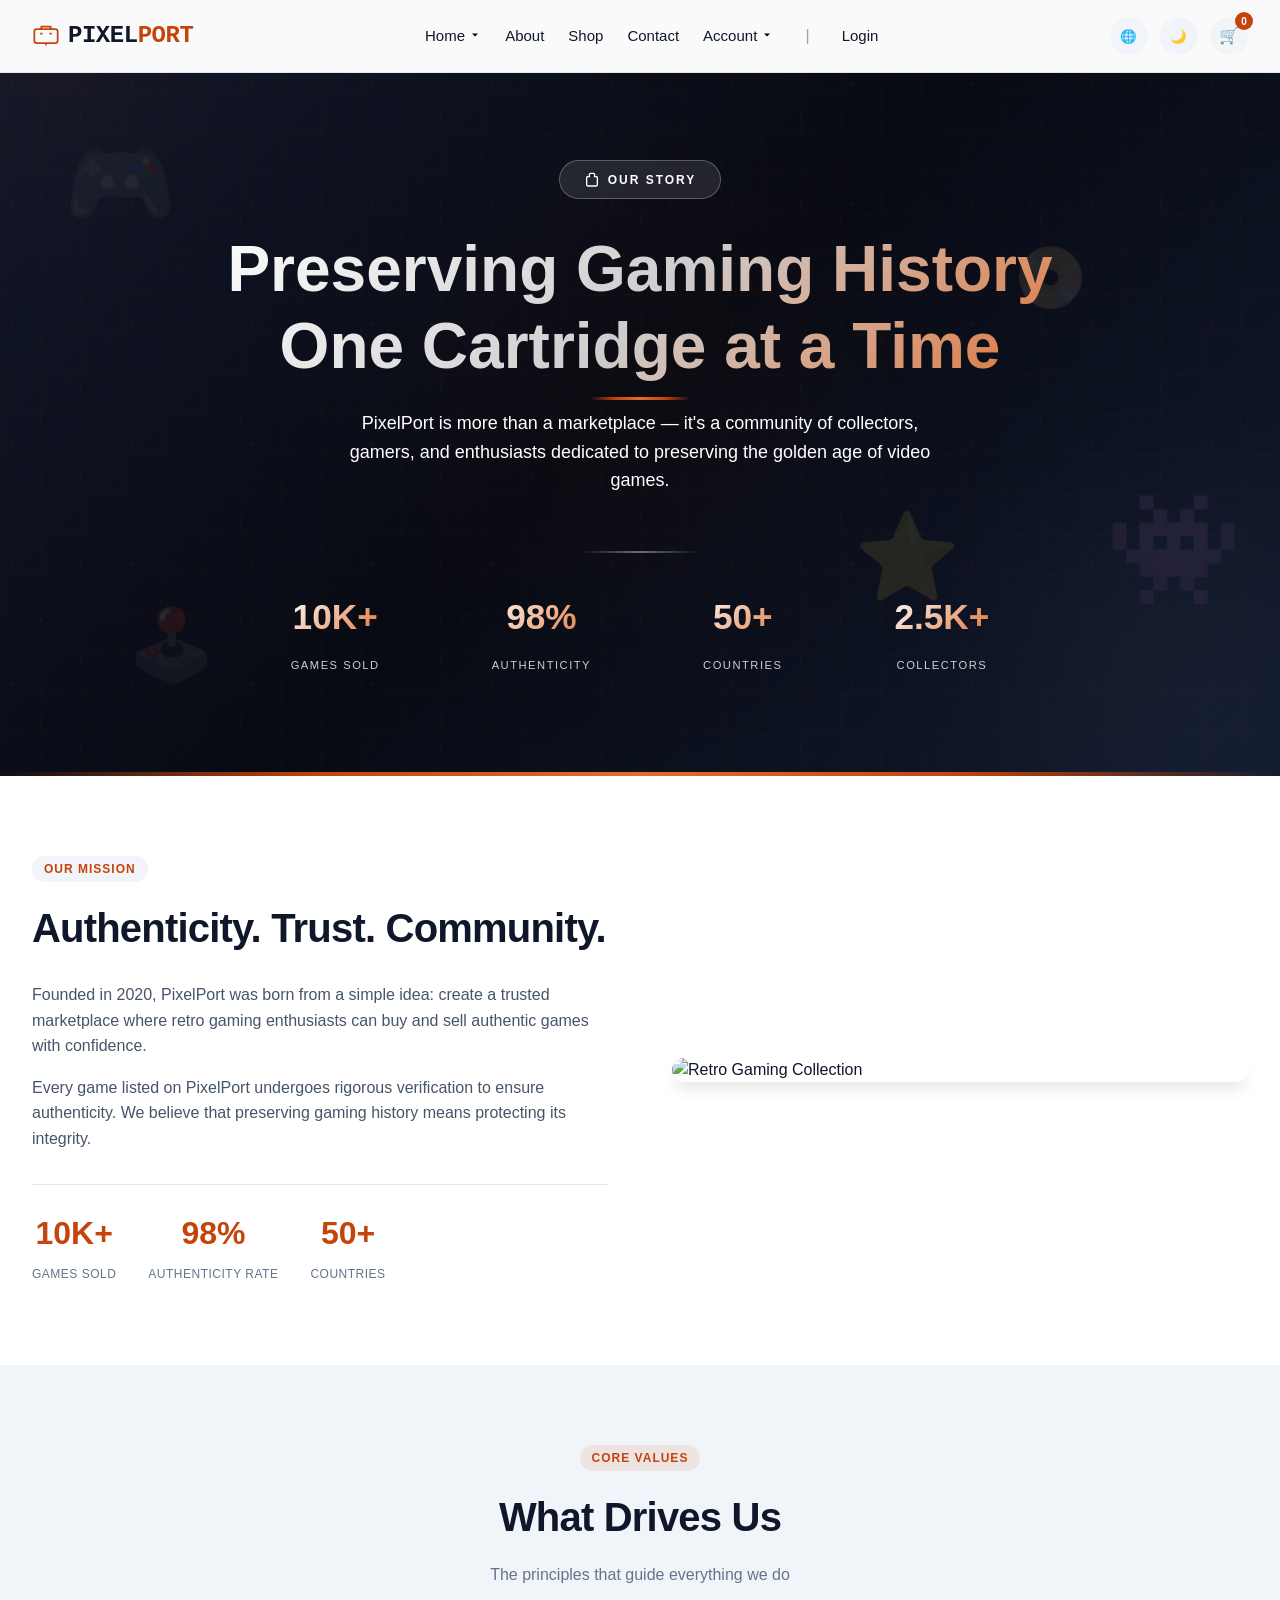
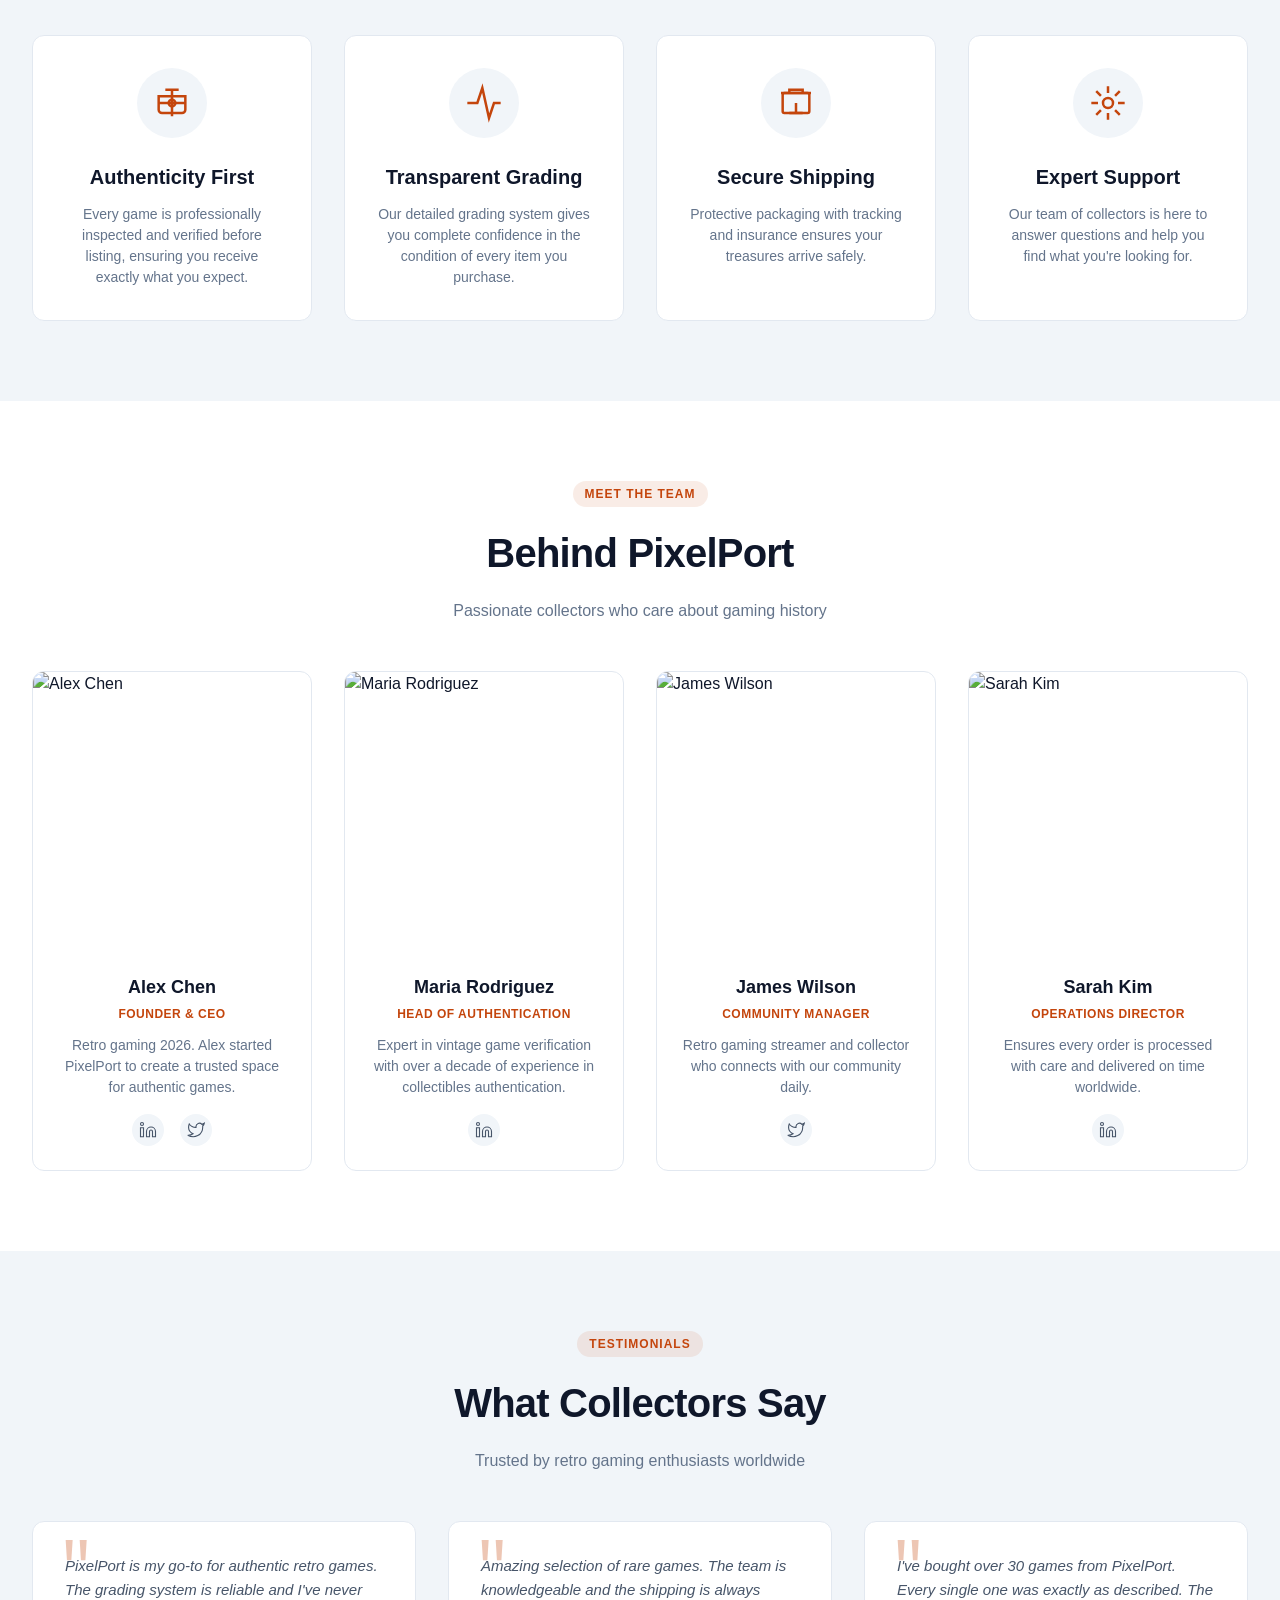
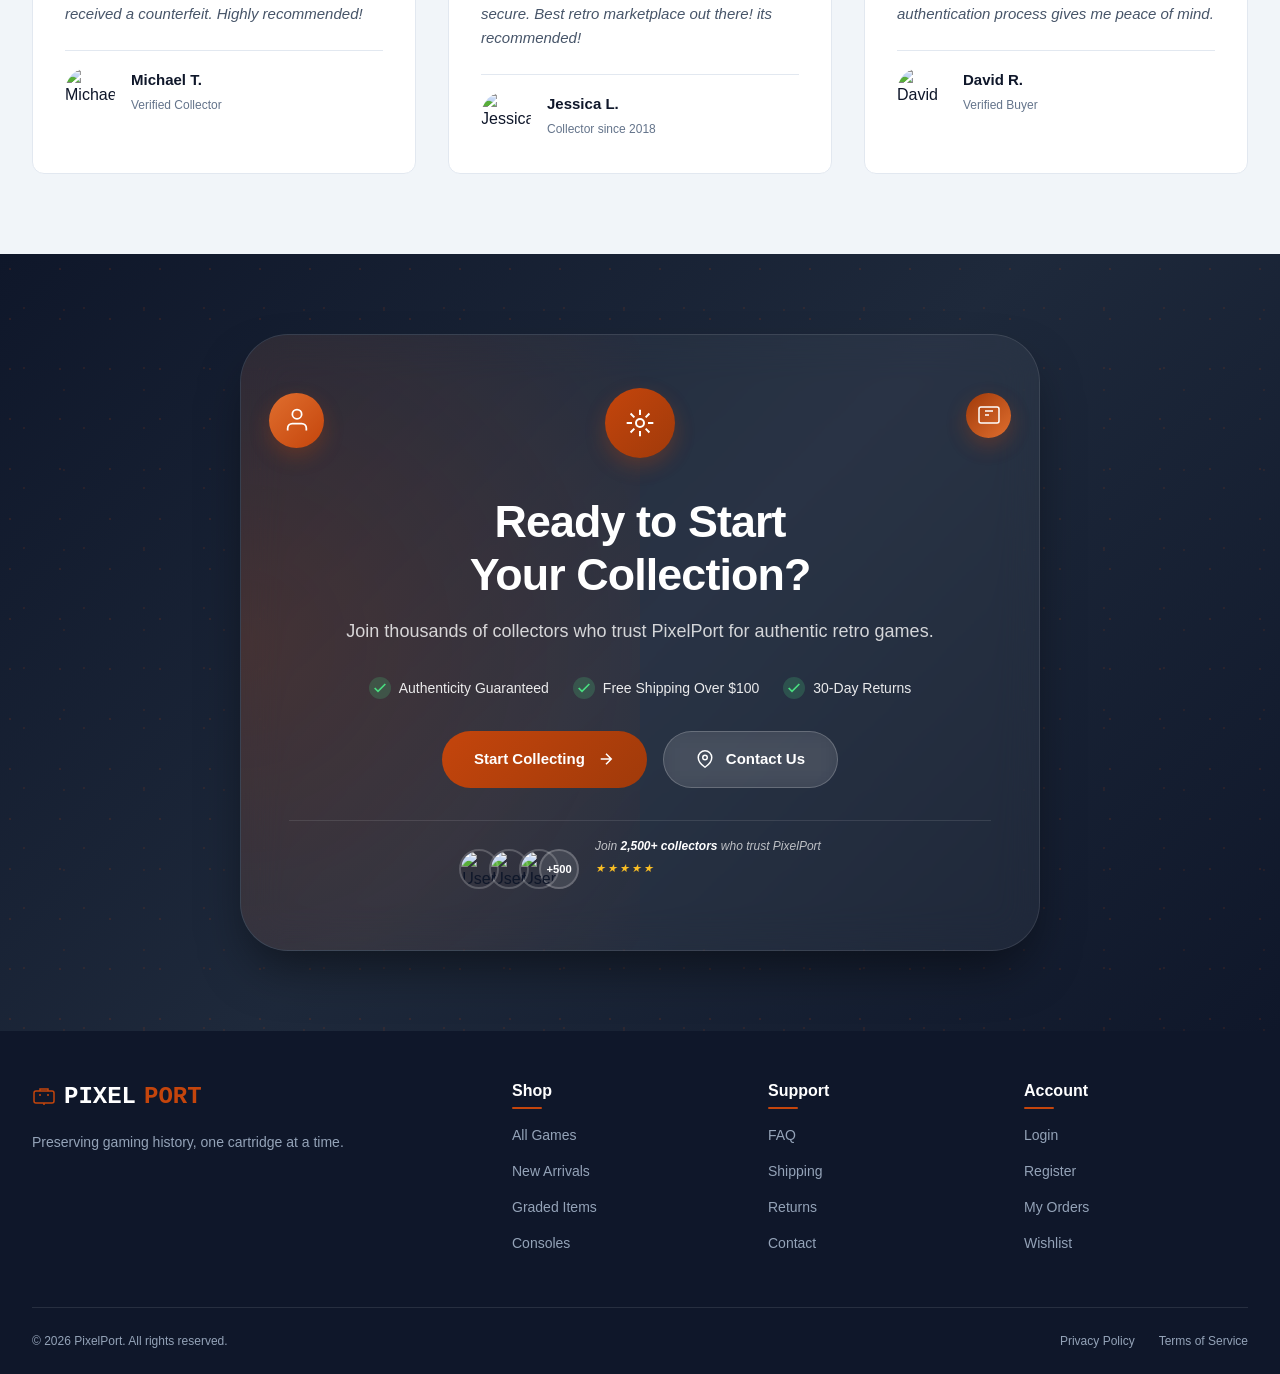
==== commit d24719af: "Update about.html" ====
--- a/about.html
+++ b/about.html
@@ -23,120 +23,107 @@
     <link rel="stylesheet" href="assets/css/responsive.css">
 </head>
 <body>
-    <!-- Header -->
-    <header class="header">
-        <div class="container">
-            <nav class="navbar">
-                <!-- Logo -->
-                <a href="index.html" class="logo">
-                    <div class="pixel-logo">
-                        <svg width="28" height="28" viewBox="0 0 24 24" fill="none" stroke="currentColor" stroke-width="1.5">
-                            <rect x="2" y="6" width="20" height="12" rx="2"/>
-                            <path d="M8 6V4h8v2M12 18v2M7 10h2M15 10h2"/>
-                        </svg>
-                        <span class="logo-text">PIXEL<span>PORT</span></span>
-                    </div>
-                </a>
-
-
-               <!-- Navigation Menu -->
-
-<ul class="nav-menu" id="navMenu">
-
-    <!-- HOME DROPDOWN -->
-    <li class="nav-item dropdown">
-        <a href="#" class="dropdown-trigger" id="homeDropdown">
+   <!-- Header -->
+<header class="header">
+  <div class="container">
+    <nav class="navbar">
+
+      <!-- Logo -->
+      <a href="index.html" class="logo">
+        <div class="pixel-logo">
+          <svg width="28" height="28" viewBox="0 0 24 24" fill="none" stroke="currentColor" stroke-width="1.5">
+            <rect x="2" y="6" width="20" height="12" rx="2"/>
+            <path d="M8 6V4h8v2M12 18v2M7 10h2M15 10h2"/>
+          </svg>
+          <span class="logo-text">PIXEL<span>PORT</span></span>
+        </div>
+      </a>
+
+      <!-- Navigation Menu -->
+      <ul class="nav-menu" id="navMenu">
+
+        <!-- HOME -->
+        <li class="nav-item dropdown">
+          <a href="#" class="dropdown-trigger">
             <span class="nav-text">Home</span>
             <svg class="dropdown-arrow" width="12" height="12" viewBox="0 0 24 24">
-                <polyline points="6 9 12 15 18 9"/>
+              <polyline points="6 9 12 15 18 9"/>
             </svg>
-        </a>
-
-        <ul class="dropdown-menu">
+          </a>
+
+          <ul class="dropdown-menu">
             <li class="dropdown-item">
-                <a href="index.html" class="active">Home 1 (Retro Landing)</a>
+              <a href="index.html" class="active">Home 1 (Retro Landing)</a>
             </li>
             <li class="dropdown-item">
-                <a href="home2.html">Home 2 (Marketplace)</a>
+              <a href="home2.html">Home 2 (Marketplace)</a>
             </li>
-        </ul>
-    </li>
-
-    <!-- NORMAL LINKS -->
-    <li><a href="about.html">About</a></li>
-    <li><a href="shop.html">Shop</a></li>
-    <li><a href="contact.html">Contact</a></li>
-
-<!-- ACCOUNT DROPDOWN -->
-<li class="nav-item dropdown" id="userMenu" style="display: none;">
-    <a href="#" class="dropdown-trigger">
-        <span class="nav-text">Account</span>
-        <svg class="dropdown-arrow" width="12" height="12" viewBox="0 0 24 24">
-            <polyline points="6 9 12 15 18 9"/>
-        </svg>
-    </a>
-
-    <ul class="dropdown-menu">
-        <li class="dropdown-item" id="userDashboardMenuItem">
-            <a href="dashboard.html">My Dashboard</a>
+          </ul>
         </li>
 
-        <li class="dropdown-item" id="adminDashboardMenuItem">
-            <a href="admin-dashboard.html">Admin Panel</a>
+        <!-- NORMAL LINKS -->
+        <li><a href="about.html">About</a></li>
+        <li><a href="shop.html">Shop</a></li>
+        <li><a href="contact.html">Contact</a></li>
+
+        <!-- ACCOUNT DROPDOWN -->
+        <li class="nav-item dropdown" id="userMenu">
+          <a href="#" class="dropdown-trigger">
+            <span class="nav-text">Account</span>
+            <svg class="dropdown-arrow" width="12" height="12" viewBox="0 0 24 24">
+              <polyline points="6 9 12 15 18 9"/>
+            </svg>
+          </a>
+
+          <ul class="dropdown-menu">
+            <li class="dropdown-item">
+              <a href="dashboard.html">My Dashboard</a>
+            </li>
+
+            <li class="dropdown-item" id="adminDashboardMenuItem">
+              <a href="admin-dashboard.html">Admin Panel</a>
+            </li>
+          </ul>
         </li>
-    </ul>
-</li>
-                    
-                    <!-- Login & Register Links - Inside Navigation -->
-                    <li class="nav-divider desktop-only">|</li>
-                    <li class="nav-auth" id="authLinks">
-                        <a href="#" class="auth-link" id="loginNavLink">Login</a>
-                       
-                    </li>
-                    
-                </ul>
-
-                <!-- Action Group (RTL + Theme + Cart + Hamburger) -->
-                <div class="action-group">
-                    <!-- RTL Toggle Button -->
-                    <button class="action-btn rtl-toggle" id="rtlToggle" aria-label="Toggle RTL mode">
-                        <svg width="18" height="18" viewBox="0 0 24 24" fill="none" stroke="currentColor" stroke-width="2">
-                            <path d="M8 21L16 3M3 12h18"/>
-                        </svg>
-                    </button>
-
-                    <!-- Theme Toggle Button -->
-                    <button class="action-btn theme-toggle" id="themeToggle" aria-label="Toggle dark/light mode">
-                        <svg class="theme-icon-dark" width="18" height="18" viewBox="0 0 24 24" fill="none" stroke="currentColor" stroke-width="2">
-                            <path d="M21 12.79A9 9 0 1 1 11.21 3 7 7 0 0 0 21 12.79z"/>
-                        </svg>
-                        <svg class="theme-icon-light" width="18" height="18" viewBox="0 0 24 24" fill="none" stroke="currentColor" stroke-width="2">
-                            <circle cx="12" cy="12" r="5"/>
-                            <path d="M12 1v2M12 21v2M4.22 4.22l1.42 1.42M18.36 18.36l1.42 1.42M1 12h2M21 12h2M4.22 19.78l1.42-1.42M18.36 5.64l1.42-1.42"/>
-                        </svg>
-                    </button>
-
-                    <!-- Cart Icon -->
-                    <a href="cart.html" class="cart-icon">
-                        <svg width="22" height="22" viewBox="0 0 24 24" fill="none" stroke="currentColor" stroke-width="1.5">
-                            <circle cx="9" cy="21" r="1"/>
-                            <circle cx="20" cy="21" r="1"/>
-                            <path d="M1 1h4l2.68 13.39a2 2 0 0 0 2 1.61h9.72a2 2 0 0 0 2-1.61L23 6H6"/>
-                        </svg>
-                        <span class="cart-count">0</span>
-                    </a>
-
-                    <!-- Hamburger Menu Button -->
-                    <button class="hamburger" id="hamburger" aria-label="Toggle menu">
-                        <span class="hamburger-line"></span>
-                        <span class="hamburger-line"></span>
-                        <span class="hamburger-line"></span>
-                    </button>
-                </div>
-            </nav>
-        </div>
-    </header>
-
+
+        <!-- AUTH LINKS -->
+        <li class="nav-divider desktop-only">|</li>
+        <li class="nav-auth" id="authLinks">
+          <a href="#" class="auth-link" id="loginNavLink">Login</a>
+        </li>
+
+      </ul>
+
+      <!-- ACTION GROUP -->
+      <div class="action-group">
+
+        <!-- RTL -->
+        <button class="action-btn rtl-toggle" id="rtlToggle">
+          🌐
+        </button>
+
+        <!-- THEME -->
+        <button class="action-btn theme-toggle" id="themeToggle">
+          🌙
+        </button>
+
+        <!-- CART -->
+        <a href="cart.html" class="cart-icon">
+          🛒 <span class="cart-count">0</span>
+        </a>
+
+        <!-- HAMBURGER -->
+        <button class="hamburger" id="hamburger">
+          <span class="hamburger-line"></span>
+          <span class="hamburger-line"></span>
+          <span class="hamburger-line"></span>
+        </button>
+
+      </div>
+
+    </nav>
+  </div>
+</header>
   
 
     <!-- About Hero Section -->
--- a/assets/css/style.css
+++ b/assets/css/style.css
@@ -208,48 +208,6 @@
   color: var(--primary);
 }
 
-/* Search Bar */
-.search-bar {
-  flex: 1;
-  max-width: 400px;
-  display: flex;
-  align-items: center;
-  background: var(--input-bg);
-  border: 1px solid var(--input-border);
-  border-radius: 48px;
-  overflow: hidden;
-  transition: var(--transition);
-}
-
-.search-bar:focus-within {
-  border-color: var(--primary);
-  box-shadow: 0 0 0 3px rgba(196, 69, 12, 0.1);
-}
-
-.search-bar input {
-  flex: 1;
-  padding: 0.625rem 1rem;
-  border: none;
-  background: transparent;
-  color: var(--body-color);
-  font-size: 0.875rem;
-  outline: none;
-}
-
-.search-bar input::placeholder {
-  color: var(--gray-400);
-}
-
-.search-btn {
-  padding: 0.625rem 1rem;
-  color: var(--gray-500);
-  transition: var(--transition);
-}
-
-.search-btn:hover {
-  color: var(--primary);
-}
-
 /* ============================================
    NAVIGATION MENU - DESKTOP
    ============================================ */
--- a/assets/css/responsive.css
+++ b/assets/css/responsive.css
@@ -833,91 +833,4 @@
     }
 }
 
-/* ============================================
-   HIDE SEARCH ICON ON MOBILE
-   ============================================ */
 
-/* Hide mobile search bar completely */
-.mobile-search {
-    display: none !important;
-}
-
-/* Hide desktop search on mobile as well if needed */
-@media (max-width: 768px) {
-    .search-bar {
-        display: none !important;
-    }
-    
-    .mobile-search {
-        display: none !important;
-    }
-}
-/* ============================================
-   REMOVE SEARCH ICON FROM MOBILE
-   ============================================ */
-
-@media (max-width: 768px) {
-    /* Hide the entire mobile search container */
-    .mobile-search {
-        display: none !important;
-    }
-    
-    /* Also hide desktop search on mobile if visible */
-    .search-bar {
-        display: none !important;
-    }
-    
-    /* Ensure no search icon appears in action group */
-    .action-group .search-icon,
-    .action-group .mobile-search-btn {
-        display: none !important;
-    }
-}
-
-/* ============================================
-   MOVE "SINCE 2020" BADGE 1 INCH DOWN
-   ============================================ */
-
-/* Ensure body has proper padding for fixed header */
-body {
-    padding-top: 72px !important;
-}
-
-@media (max-width: 768px) {
-    body {
-        padding-top: 64px !important;
-    }
-}
-
-@media (max-width: 480px) {
-    body {
-        padding-top: 56px !important;
-    }
-}
-
-/* Move hero badge 1 inch down (96px = 1 inch) */
-.hero-badge {
-    margin-top: 96px !important;
-    display: inline-block;
-    position: relative;
-    z-index: 2;
-}
-
-/* Adjust for mobile - 1 inch down but scaled */
-@media (max-width: 768px) {
-    .hero-badge {
-        margin-top: 48px !important;
-    }
-}
-
-@media (max-width: 480px) {
-    .hero-badge {
-        margin-top: 32px !important;
-    }
-}
-
-/* Ensure hero content doesn't get cut off */
-.hero-content {
-    overflow: visible !important;
-    padding-bottom: 20px;
-}
